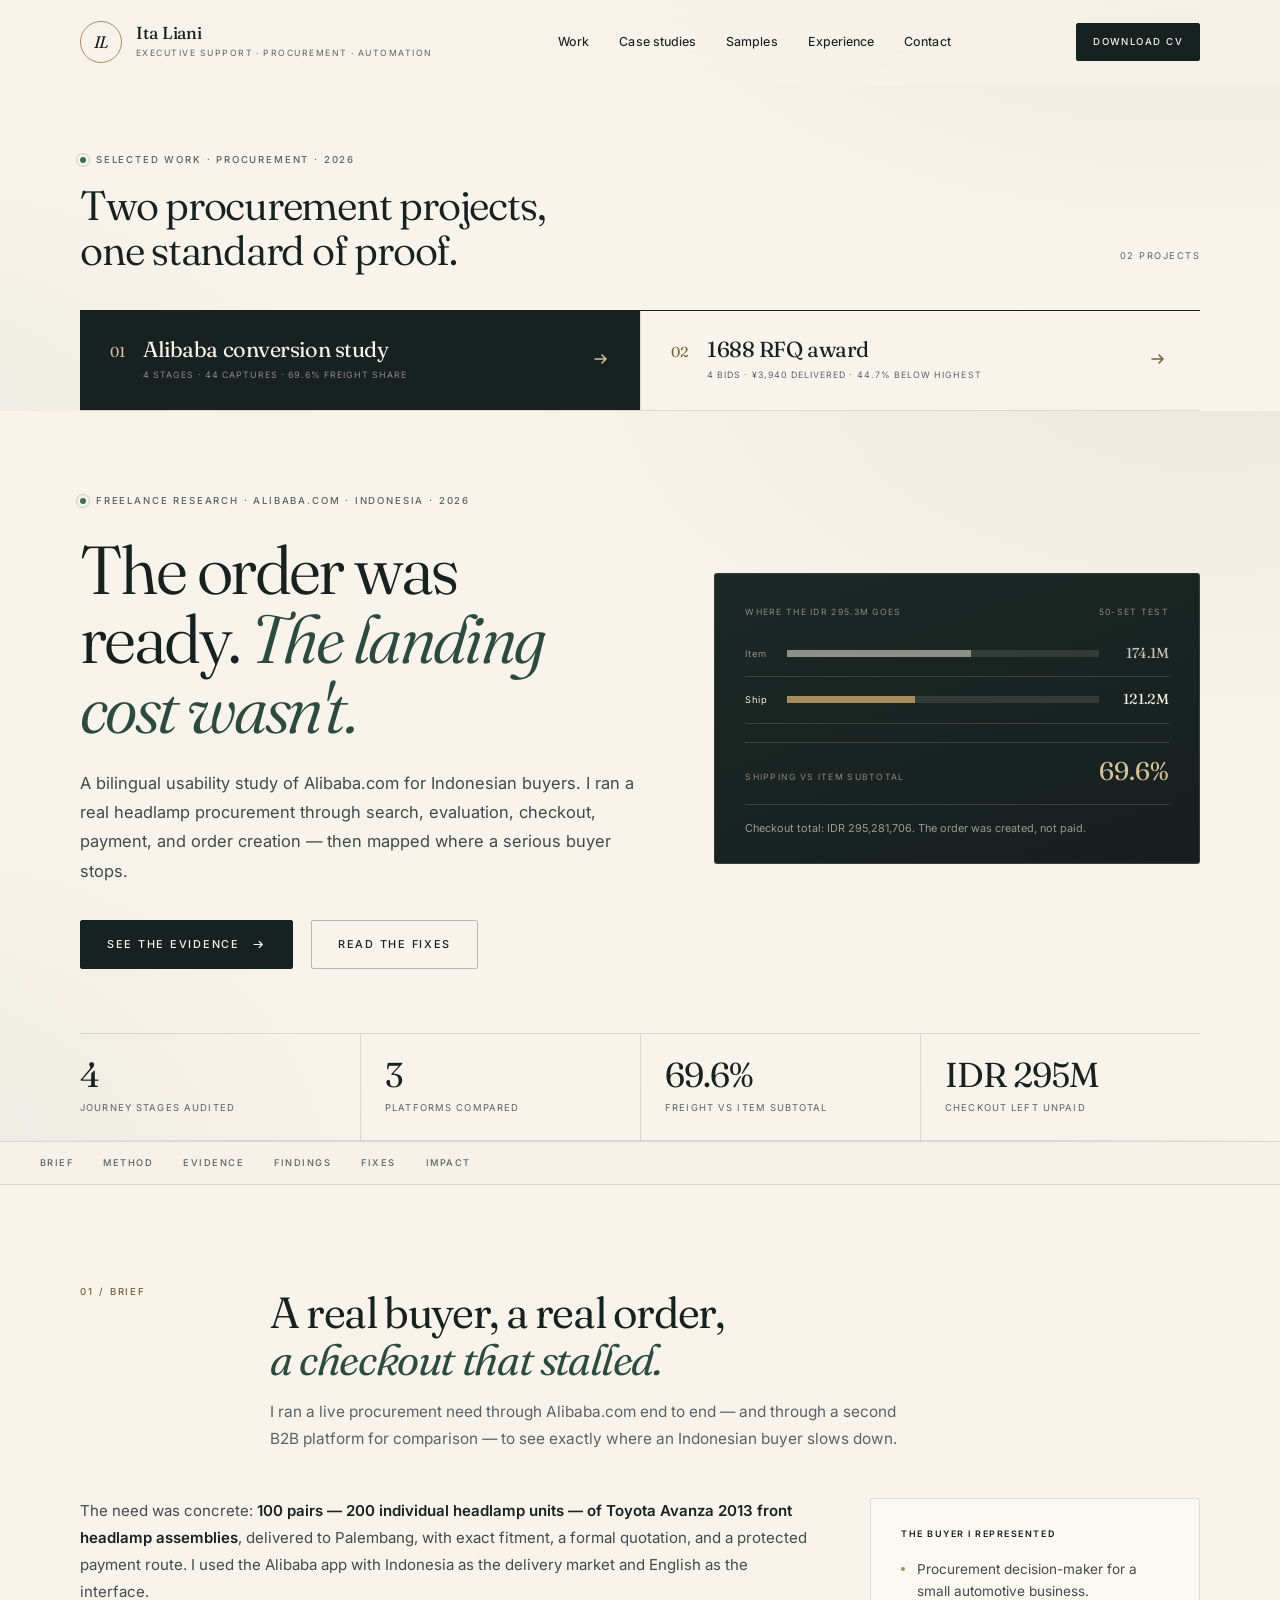
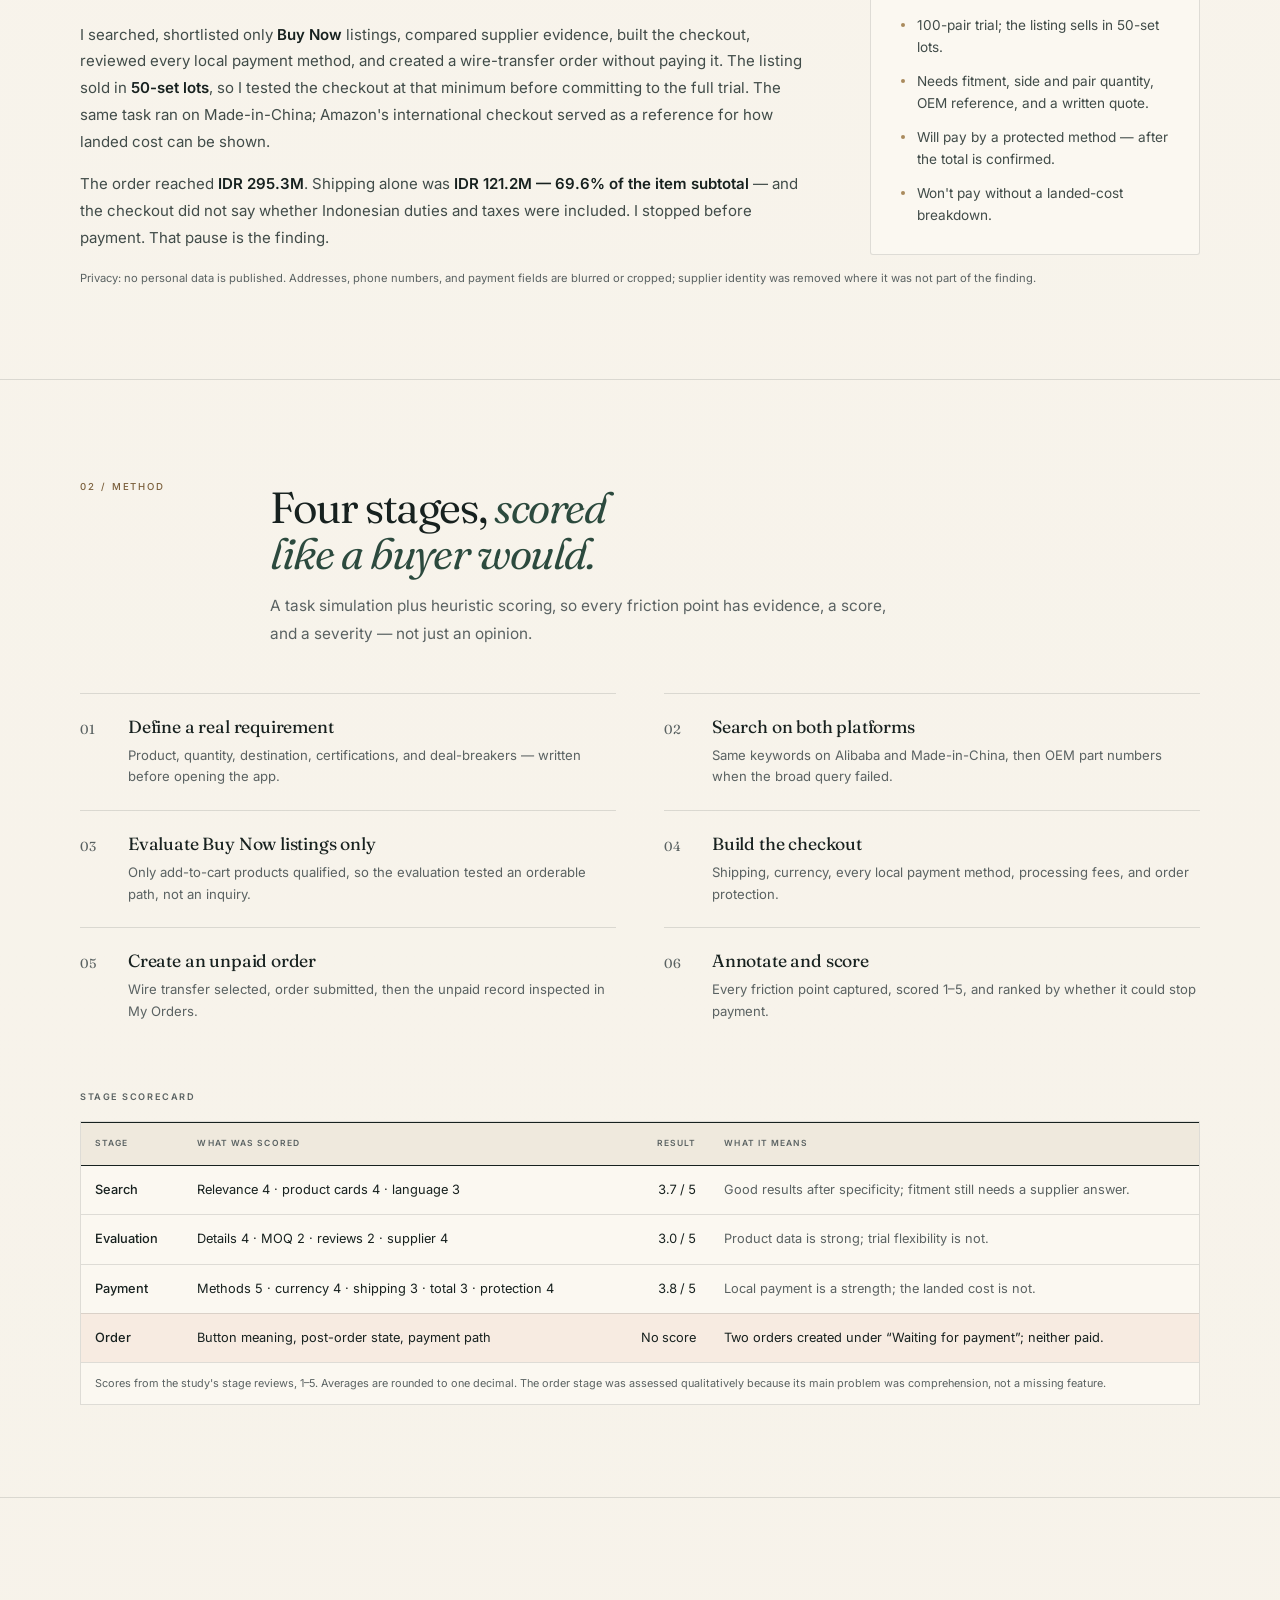
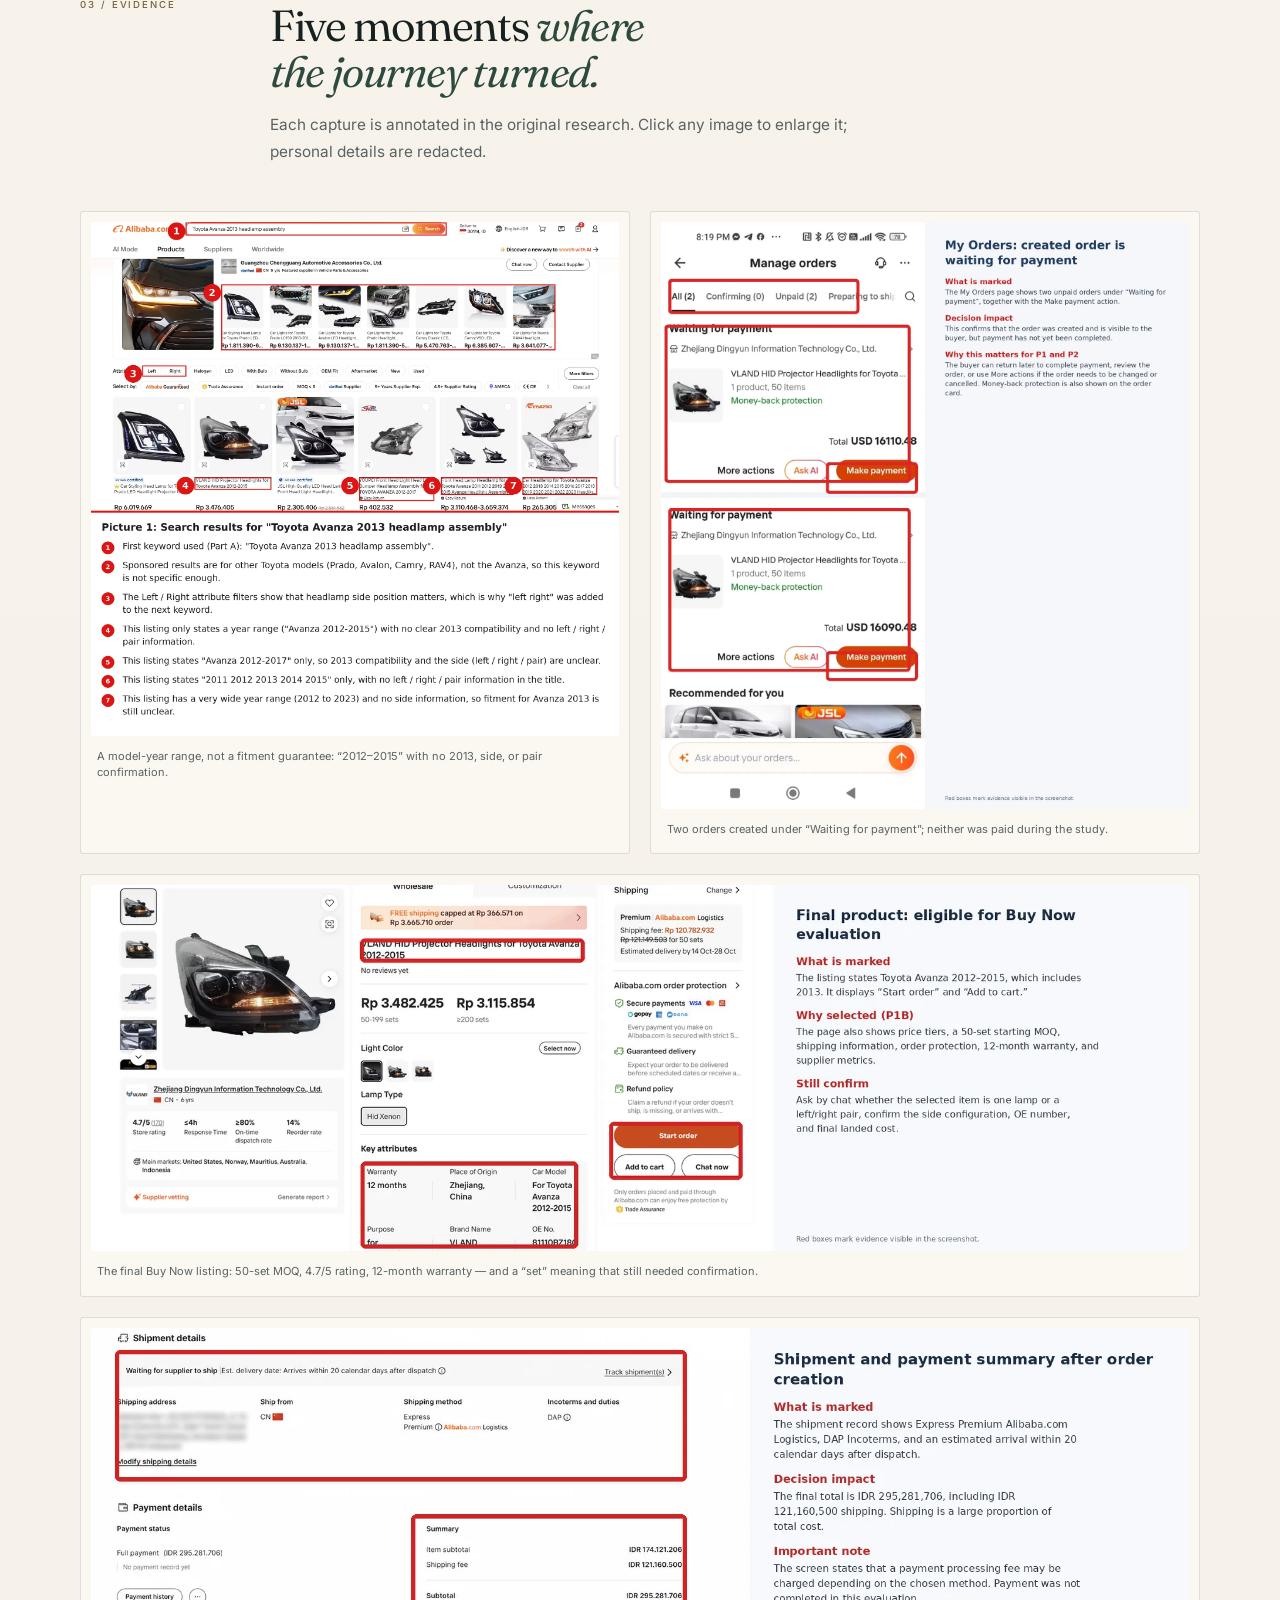
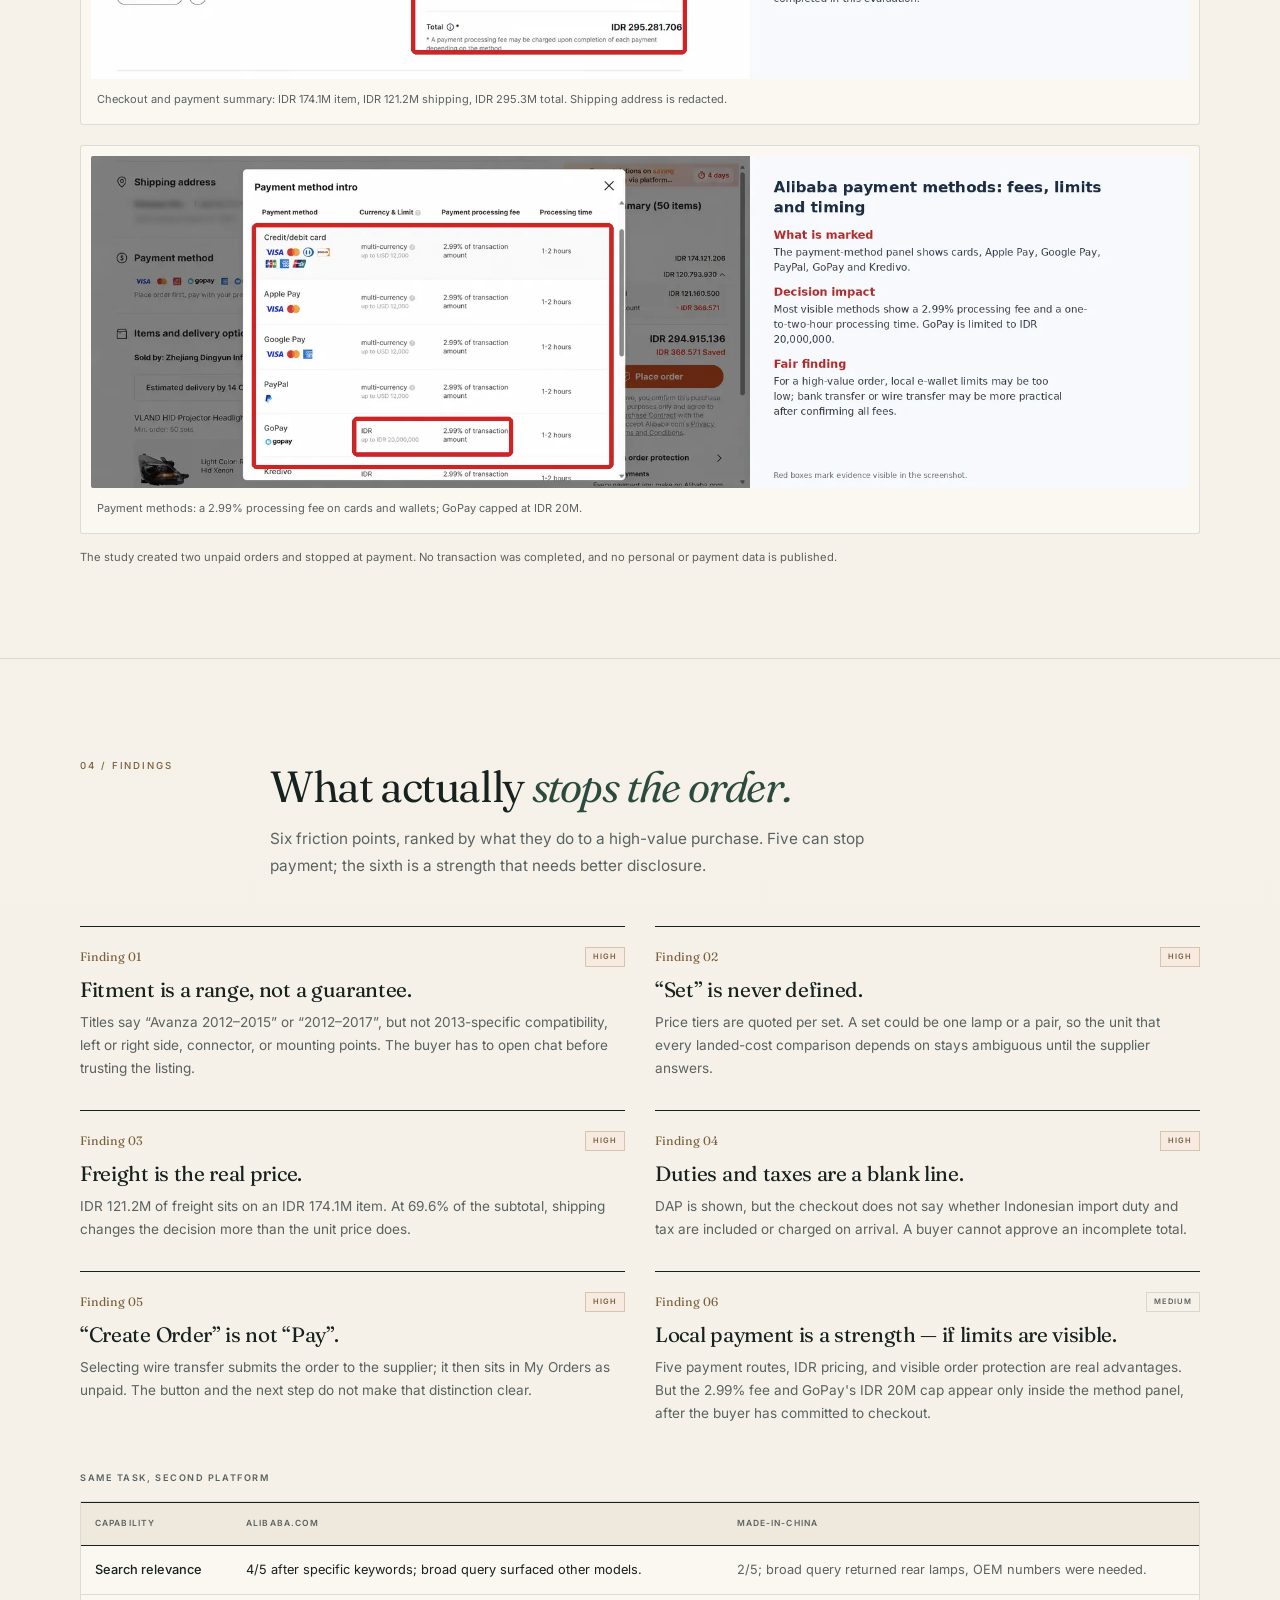
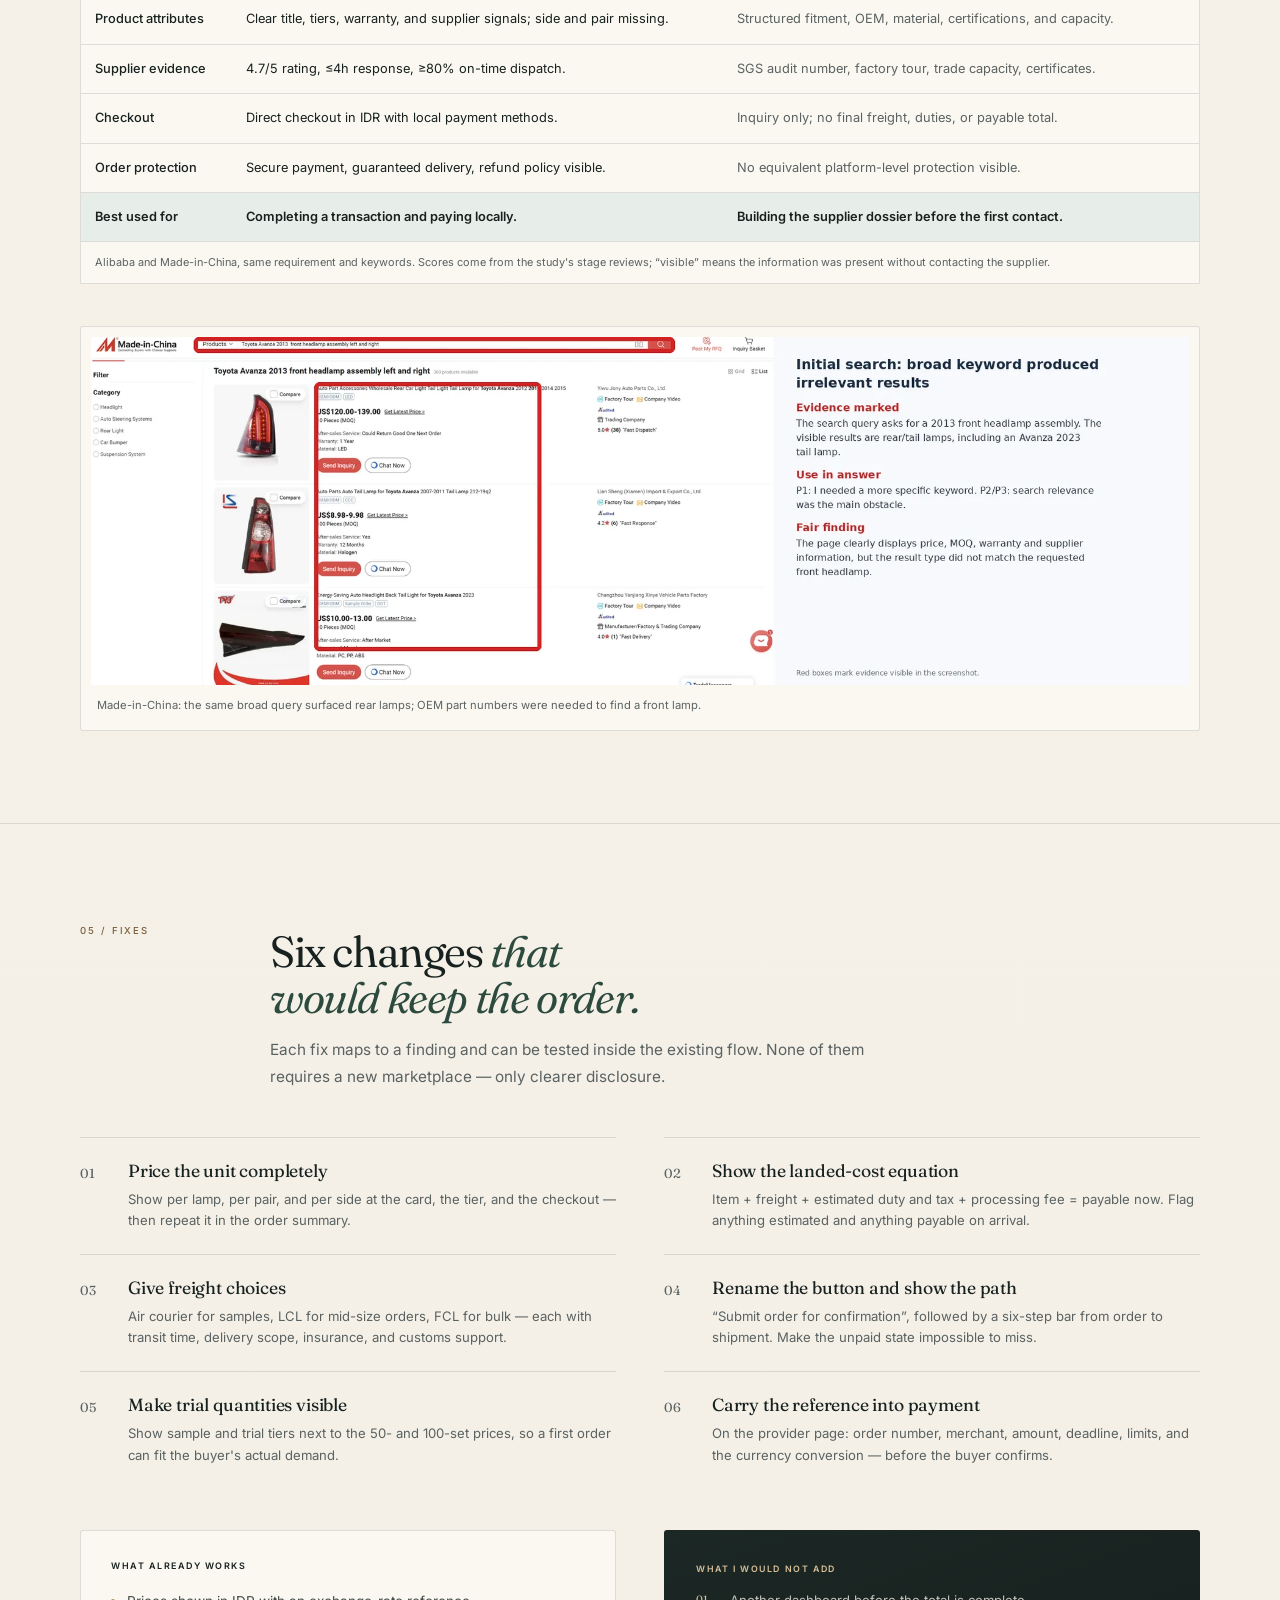
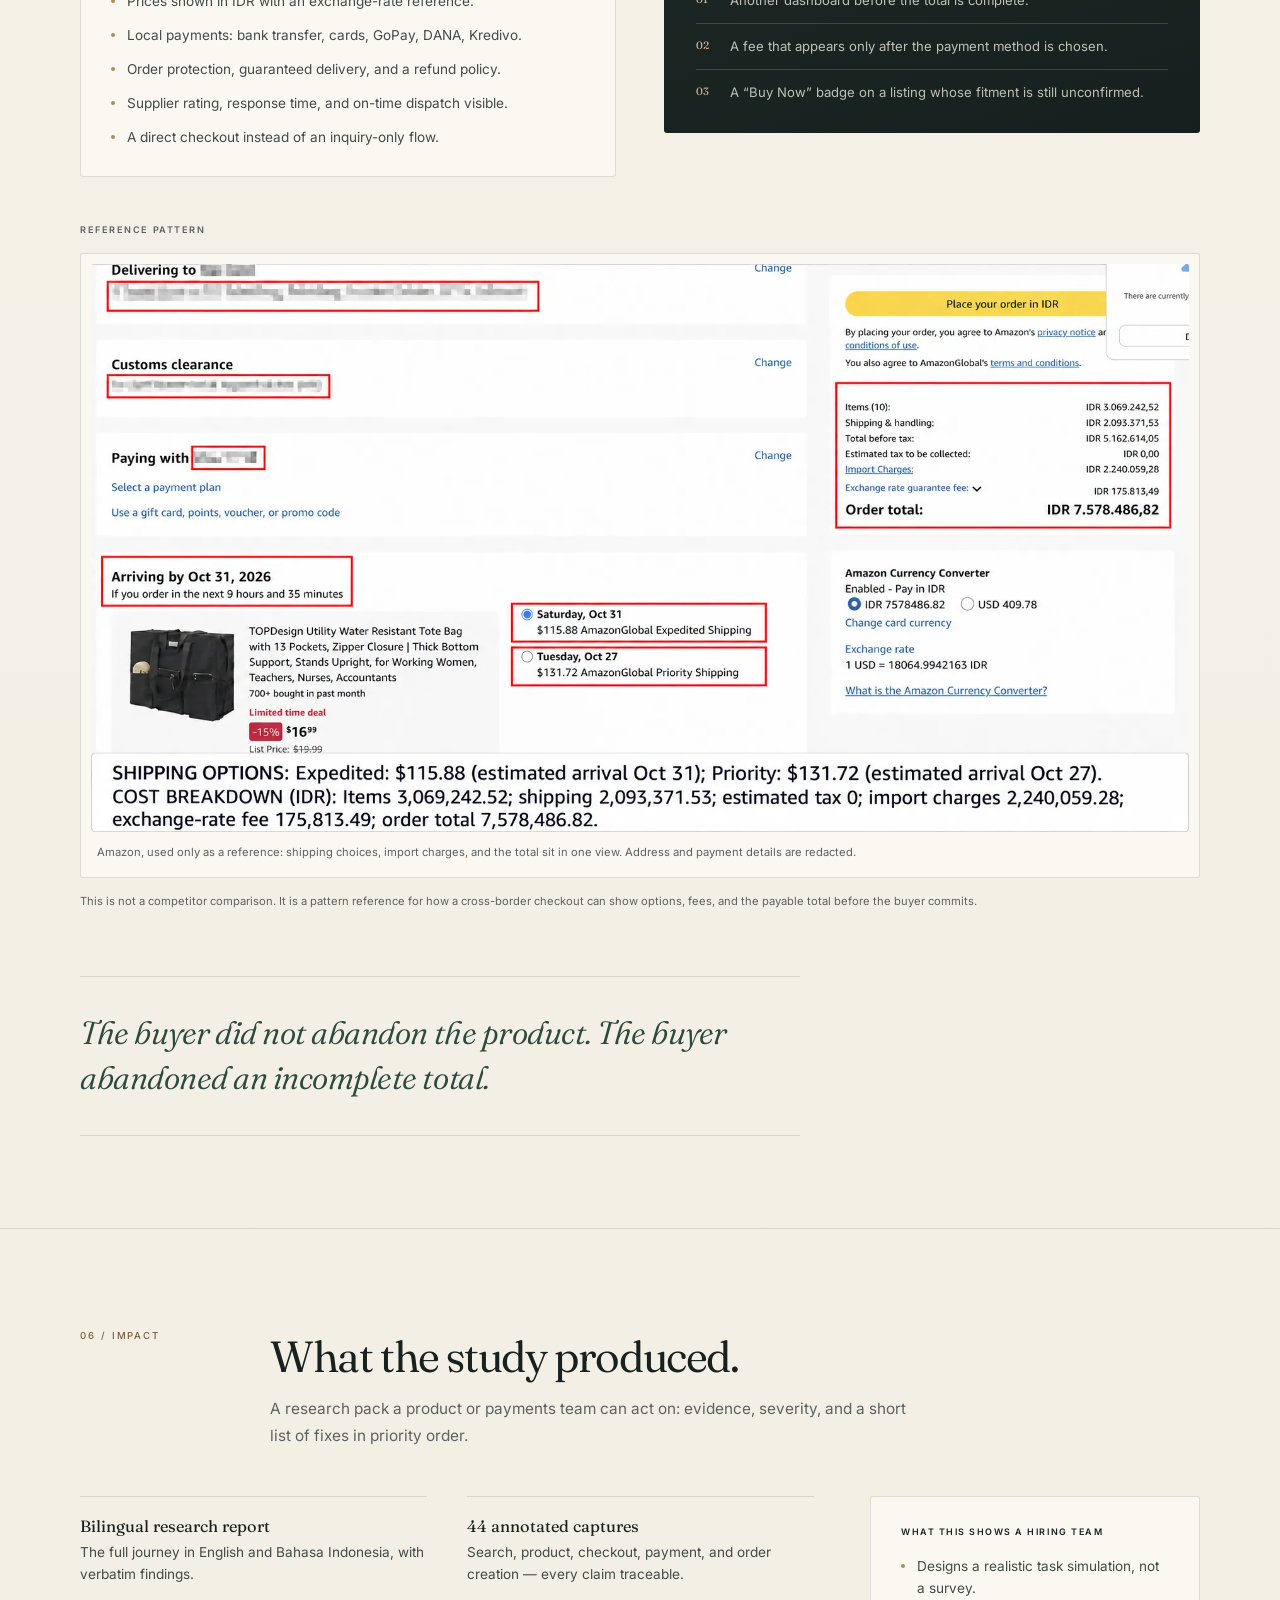
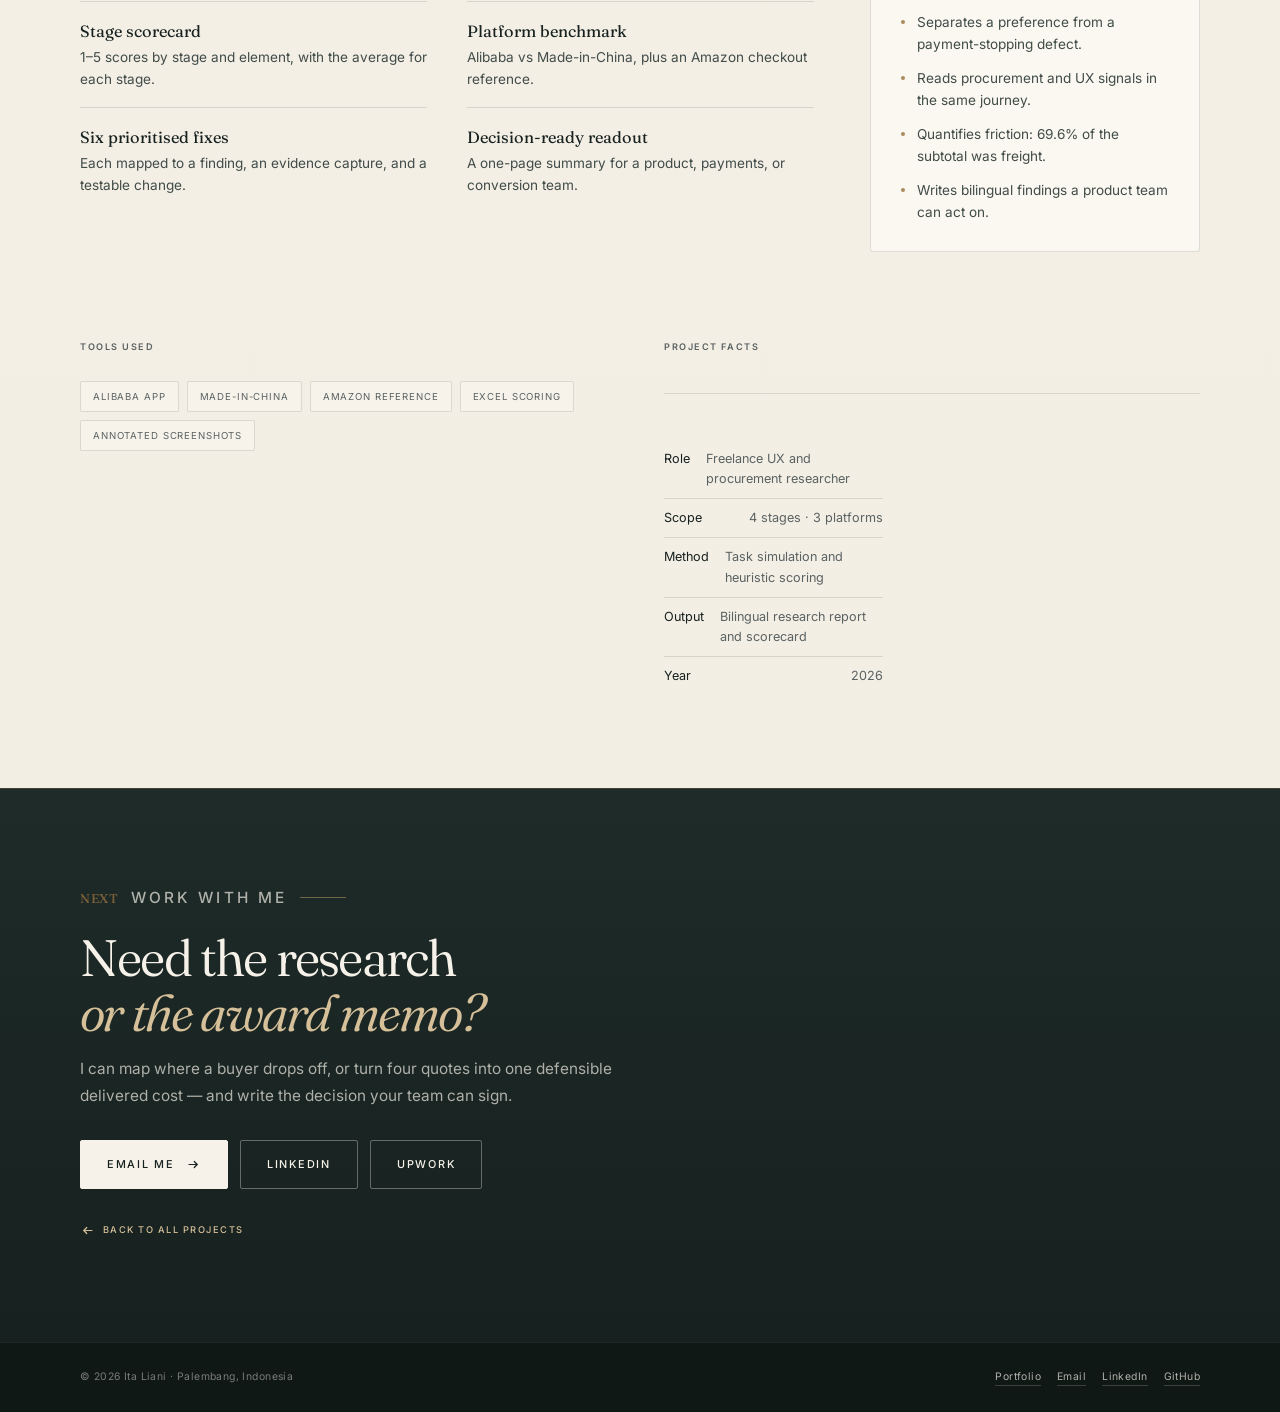
==== projects/index.html @ e7f46487 "Combine both procurement projects into one tabbed page Keeps the full Alibaba study and 1688 RFQ tab" ====
<!DOCTYPE html>
<html lang="en">
<head>
<meta charset="utf-8">
<meta name="viewport" content="width=device-width, initial-scale=1">
<title>Procurement projects — Alibaba research and 1688 RFQ | Ita Liani</title>
<meta name="description" content="Two procurement projects in one place: an Alibaba conversion study with 44 annotated captures, and a 1688 RFQ where four bids were normalized to delivered cost.">
<meta name="theme-color" content="#F6F2E9">
<link rel="icon" href="../assets/favicon.svg" type="image/svg+xml">
<link rel="canonical" href="https://italiani1119-luck.github.io/projects/">

<meta property="og:type" content="website">
<meta property="og:url" content="https://italiani1119-luck.github.io/projects/">
<meta property="og:title" content="Procurement projects — Alibaba research and 1688 RFQ | Ita Liani">
<meta property="og:description" content="A conversion study of Alibaba's Buy Now path and a four-bid 1688 RFQ, documented with evidence and a defensible decision.">
<meta property="og:image" content="https://italiani1119-luck.github.io/assets/img/og-projects.png">
<meta property="og:image:alt" content="Two procurement projects by Ita Liani: Alibaba conversion study and 1688 RFQ award">
<meta property="og:image:width" content="1200">
<meta property="og:image:height" content="630">
<meta name="twitter:card" content="summary_large_image">
<meta name="twitter:title" content="Procurement projects — Alibaba research and 1688 RFQ | Ita Liani">
<meta name="twitter:description" content="An Alibaba conversion study and a four-bid 1688 RFQ, with the evidence and the decision.">
<meta name="twitter:image" content="https://italiani1119-luck.github.io/assets/img/og-projects.png">

<link rel="preconnect" href="https://fonts.googleapis.com">
<link rel="preconnect" href="https://fonts.gstatic.com" crossorigin>
<link href="https://fonts.googleapis.com/css2?family=Fraunces:ital,opsz,wght@0,9..144,300..700;1,9..144,300..700&family=Inter:wght@300..700&display=swap" rel="stylesheet">
<link rel="stylesheet" href="../css/styles.css">
<link rel="stylesheet" href="../css/project.css">

<script type="application/ld+json">
{
  "@context": "https://schema.org",
  "@type": "ItemList",
  "name": "Procurement projects by Ita Liani",
  "itemListElement": [
    {
      "@type": "ListItem",
      "position": 1,
      "item": {
        "@type": "CreativeWork",
        "name": "Alibaba conversion study",
        "url": "https://italiani1119-luck.github.io/projects/#alibaba",
        "description": "A bilingual usability study of Alibaba.com's Buy Now path, from search to an unpaid order."
      }
    },
    {
      "@type": "ListItem",
      "position": 2,
      "item": {
        "@type": "CreativeWork",
        "name": "1688 RFQ — four quotes, one defensible award",
        "url": "https://italiani1119-luck.github.io/projects/#rfq",
        "description": "Four 1688 quotations normalized to delivered cost, with carton constraints and an award memo."
      }
    }
  ]
}
</script>
</head>
<body>
<a class="skip" href="#main">Skip to content</a>
<div class="progress" id="progress" aria-hidden="true"></div>

<header class="header" id="header">
  <div class="container header__inner">
    <a class="brand" href="../index.html#top" aria-label="Ita Liani — home">
      <span class="brand__mark" aria-hidden="true">IL</span>
      <span class="brand__text">
        <strong>Ita Liani</strong>
        <small>Executive support · Procurement · Automation</small>
      </span>
    </a>

    <nav class="nav" id="siteNav" aria-label="Main navigation">
      <a href="../index.html#work">Work</a>
      <a href="../index.html#case-studies">Case studies</a>
      <a href="../index.html#samples">Samples</a>
      <a href="../index.html#experience">Experience</a>
      <a href="../index.html#contact">Contact</a>
      <a class="btn btn--sm nav__cv" href="../assets/docs/Ita-Liani-CV.pdf" download>Download CV</a>
    </nav>

    <a class="btn btn--sm header__cv" href="../assets/docs/Ita-Liani-CV.pdf" download>Download CV</a>

    <button class="menu-btn" id="menuBtn" aria-expanded="false" aria-controls="siteNav" aria-label="Open menu">
      <span></span><span></span>
    </button>
  </div>
</header>

<main id="main">
  <div class="project-tabs">
    <div class="container">
      <div class="project-tabs__intro">
        <div>
          <p class="project-tabs__label"><span class="status-dot" aria-hidden="true"></span> Selected work · Procurement · 2026</p>
          <p class="project-tabs__lede">Two procurement projects, one standard of proof.</p>
        </div>
        <p class="project-tabs__count">02 projects</p>
      </div>

      <div class="project-tabs__list" role="tablist" aria-label="Procurement projects">
        <button class="project-tab" id="tab-alibaba" role="tab" aria-selected="true" aria-controls="panel-alibaba" data-project-tab="alibaba">
          <span class="project-tab__no">01</span>
          <span class="project-tab__body">
            <span class="project-tab__title">Alibaba conversion study</span>
            <span class="project-tab__meta">4 stages · 44 captures · 69.6% freight share</span>
          </span>
          <svg class="project-tab__arrow" viewBox="0 0 20 20" aria-hidden="true"><path d="M4 10h11M11 6l4 4-4 4" fill="none" stroke="currentColor" stroke-width="1.6" stroke-linecap="round" stroke-linejoin="round"/></svg>
        </button>
        <button class="project-tab" id="tab-rfq" role="tab" aria-selected="false" aria-controls="panel-rfq" data-project-tab="rfq" tabindex="-1">
          <span class="project-tab__no">02</span>
          <span class="project-tab__body">
            <span class="project-tab__title">1688 RFQ award</span>
            <span class="project-tab__meta">4 bids · ¥3,940 delivered · 44.7% below highest</span>
          </span>
          <svg class="project-tab__arrow" viewBox="0 0 20 20" aria-hidden="true"><path d="M4 10h11M11 6l4 4-4 4" fill="none" stroke="currentColor" stroke-width="1.6" stroke-linecap="round" stroke-linejoin="round"/></svg>
        </button>
      </div>
    </div>
  </div>

  <section class="project-panel" id="panel-alibaba" role="tabpanel" aria-labelledby="tab-alibaba" tabindex="0">
<header class="pj-hero">
    <div class="container">
      <div class="pj-hero__grid">
        <div>

          <p class="pj-eyebrow"><span class="status-dot" aria-hidden="true"></span> Freelance research · Alibaba.com · Indonesia · 2026</p>
          <h1>The order was ready. <em>The landing cost wasn't.</em></h1>
          <p class="pj-hero__lede">A bilingual usability study of Alibaba.com for Indonesian buyers. I ran a real headlamp procurement through search, evaluation, checkout, payment, and order creation — then mapped where a serious buyer stops.</p>

          <div class="pj-hero__actions">
            <a class="btn" href="#a-evidence">See the evidence
              <svg class="arrow" viewBox="0 0 20 20" aria-hidden="true"><path d="M4 10h11M11 6l4 4-4 4" fill="none" stroke="currentColor" stroke-width="1.6" stroke-linecap="round" stroke-linejoin="round"/></svg>
            </a>
            <a class="btn btn--ghost" href="#a-fixes">Read the fixes</a>
          </div>
        </div>

        <figure class="pj-cover pj-cover--chart">
          <div class="award-chart__head">
            <span>Where the IDR 295.3M goes</span>
            <span>50-set test</span>
          </div>
          <div class="award-row">
            <span>Item</span>
            <div class="award-track"><i style="--v:58.96%"></i></div>
            <strong>174.1M</strong>
          </div>
          <div class="award-row is-win">
            <span>Ship</span>
            <div class="award-track"><i style="--v:41.04%"></i></div>
            <strong>121.2M</strong>
          </div>
          <div class="study-total">
            <span>Shipping vs item subtotal</span>
            <strong>69.6%</strong>
          </div>
          <figcaption>Checkout total: IDR 295,281,706. The order was created, not paid.</figcaption>
        </figure>
      </div>

      <div class="pj-metrics" aria-label="Project at a glance">
        <div class="pj-metric"><strong>4</strong><span>journey stages audited</span></div>
        <div class="pj-metric"><strong>3</strong><span>platforms compared</span></div>
        <div class="pj-metric"><strong>69.6%</strong><span>freight vs item subtotal</span></div>
        <div class="pj-metric"><strong>IDR 295M</strong><span>checkout left unpaid</span></div>
      </div>
    </div>
  </header>

  <nav class="pj-toc" aria-label="Project sections">
    <div class="container pj-toc__inner">
      <a href="#a-brief">Brief</a>
      <a href="#a-method">Method</a>
      <a href="#a-evidence">Evidence</a>
      <a href="#a-findings">Findings</a>
      <a href="#a-fixes">Fixes</a>
      <a href="#a-impact">Impact</a>
    </div>
  </nav>

  <section class="pj-section pj-section--first" id="a-brief">
    <div class="container">
      <div class="pj-section__head">
        <p class="pj-no">01 / Brief</p>
        <div>
          <h2>A real buyer, a real order, <em>a checkout that stalled.</em></h2>
          <p class="pj-section__lede">I ran a live procurement need through Alibaba.com end to end — and through a second B2B platform for comparison — to see exactly where an Indonesian buyer slows down.</p>
        </div>
      </div>

      <div class="pj-grid pj-grid--aside">
        <div class="pj-prose">
          <p>The need was concrete: <strong>100 pairs — 200 individual headlamp units — of Toyota Avanza 2013 front headlamp assemblies</strong>, delivered to Palembang, with exact fitment, a formal quotation, and a protected payment route. I used the Alibaba app with Indonesia as the delivery market and English as the interface.</p>
          <p>I searched, shortlisted only <strong>Buy Now</strong> listings, compared supplier evidence, built the checkout, reviewed every local payment method, and created a wire-transfer order without paying it. The listing sold in <strong>50-set lots</strong>, so I tested the checkout at that minimum before committing to the full trial. The same task ran on Made-in-China; Amazon's international checkout served as a reference for how landed cost can be shown.</p>
          <p>The order reached <strong>IDR 295.3M</strong>. Shipping alone was <strong>IDR 121.2M — 69.6% of the item subtotal</strong> — and the checkout did not say whether Indonesian duties and taxes were included. I stopped before payment. That pause is the finding.</p>
        </div>

        <aside class="pj-panel" aria-label="The buyer I represented">
          <h3>The buyer I represented</h3>
          <ul>
            <li>Procurement decision-maker for a small automotive business.</li>
            <li>100-pair trial; the listing sells in 50-set lots.</li>
            <li>Needs fitment, side and pair quantity, OEM reference, and a written quote.</li>
            <li>Will pay by a protected method — after the total is confirmed.</li>
            <li>Won't pay without a landed-cost breakdown.</li>
          </ul>
        </aside>
      </div>

      <p class="pj-note">Privacy: no personal data is published. Addresses, phone numbers, and payment fields are blurred or cropped; supplier identity was removed where it was not part of the finding.</p>
    </div>
  </section>

  <section class="pj-section" id="a-method">
    <div class="container">
      <div class="pj-section__head">
        <p class="pj-no">02 / Method</p>
        <div>
          <h2>Four stages, <em>scored like a buyer would.</em></h2>
          <p class="pj-section__lede">A task simulation plus heuristic scoring, so every friction point has evidence, a score, and a severity — not just an opinion.</p>
        </div>
      </div>

      <div class="pj-stages">
        <div class="pj-stage">
          <p class="pj-stage__no">01</p>
          <div>
            <h3>Define a real requirement</h3>
            <p>Product, quantity, destination, certifications, and deal-breakers — written before opening the app.</p>
          </div>
        </div>
        <div class="pj-stage">
          <p class="pj-stage__no">02</p>
          <div>
            <h3>Search on both platforms</h3>
            <p>Same keywords on Alibaba and Made-in-China, then OEM part numbers when the broad query failed.</p>
          </div>
        </div>
        <div class="pj-stage">
          <p class="pj-stage__no">03</p>
          <div>
            <h3>Evaluate Buy Now listings only</h3>
            <p>Only add-to-cart products qualified, so the evaluation tested an orderable path, not an inquiry.</p>
          </div>
        </div>
        <div class="pj-stage">
          <p class="pj-stage__no">04</p>
          <div>
            <h3>Build the checkout</h3>
            <p>Shipping, currency, every local payment method, processing fees, and order protection.</p>
          </div>
        </div>
        <div class="pj-stage">
          <p class="pj-stage__no">05</p>
          <div>
            <h3>Create an unpaid order</h3>
            <p>Wire transfer selected, order submitted, then the unpaid record inspected in My Orders.</p>
          </div>
        </div>
        <div class="pj-stage">
          <p class="pj-stage__no">06</p>
          <div>
            <h3>Annotate and score</h3>
            <p>Every friction point captured, scored 1–5, and ranked by whether it could stop payment.</p>
          </div>
        </div>
      </div>

      <p class="pj-kicker">Stage scorecard</p>
      <div class="pj-table-wrap">
        <table class="pj-table">
          <caption>Scores from the study's stage reviews, 1–5. Averages are rounded to one decimal. The order stage was assessed qualitatively because its main problem was comprehension, not a missing feature.</caption>
          <thead>
            <tr>
              <th scope="col">Stage</th>
              <th scope="col">What was scored</th>
              <th scope="col" class="num">Result</th>
              <th scope="col">What it means</th>
            </tr>
          </thead>
          <tbody>
            <tr>
              <th scope="row">Search</th>
              <td>Relevance 4 · product cards 4 · language 3</td>
              <td class="num">3.7 / 5</td>
              <td class="muted">Good results after specificity; fitment still needs a supplier answer.</td>
            </tr>
            <tr>
              <th scope="row">Evaluation</th>
              <td>Details 4 · MOQ 2 · reviews 2 · supplier 4</td>
              <td class="num">3.0 / 5</td>
              <td class="muted">Product data is strong; trial flexibility is not.</td>
            </tr>
            <tr>
              <th scope="row">Payment</th>
              <td>Methods 5 · currency 4 · shipping 3 · total 3 · protection 4</td>
              <td class="num">3.8 / 5</td>
              <td class="muted">Local payment is a strength; the landed cost is not.</td>
            </tr>
            <tr class="is-flag">
              <th scope="row">Order</th>
              <td>Button meaning, post-order state, payment path</td>
              <td class="num">No score</td>
              <td>Two orders created under “Waiting for payment”; neither paid.</td>
            </tr>
          </tbody>
        </table>
      </div>
    </div>
  </section>

  <section class="pj-section" id="a-evidence">
    <div class="container">
      <div class="pj-section__head">
        <p class="pj-no">03 / Evidence</p>
        <div>
          <h2>Five moments <em>where the journey turned.</em></h2>
          <p class="pj-section__lede">Each capture is annotated in the original research. Click any image to enlarge it; personal details are redacted.</p>
        </div>
      </div>

      <div class="pj-evidence">
        <figure class="figure">
          <button class="figure__btn" data-full="../assets/img/alibaba-study-search.webp" data-caption="Search evidence: a model-year range appears in the listing, but 2013 compatibility, side, and pair quantity are not confirmed.">
            <img src="../assets/img/alibaba-study-search.webp" alt="Annotated Alibaba search results for Toyota Avanza 2013 headlamp assembly, with red boxes around the keyword, filters, and seven listings" width="1800" height="1751" loading="lazy">
          </button>
          <figcaption>A model-year range, not a fitment guarantee: “2012–2015” with no 2013, side, or pair confirmation.</figcaption>
        </figure>

        <figure class="figure">
          <button class="figure__btn" data-full="../assets/img/alibaba-study-orders.webp" data-caption="My Orders: two orders created under Waiting for payment, each with a Make payment action.">
            <img src="../assets/img/alibaba-study-orders.webp" alt="Alibaba My Orders screen showing two orders waiting for payment and a Make payment button" width="1500" height="1666" loading="lazy">
          </button>
          <figcaption>Two orders created under “Waiting for payment”; neither was paid during the study.</figcaption>
        </figure>

        <figure class="figure figure--wide">
          <button class="figure__btn" data-full="../assets/img/alibaba-study-product.webp" data-caption="Final Buy Now listing: 50-set MOQ, 4.7/5 store rating, 12-month warranty, and a premium shipping quote.">
            <img src="../assets/img/alibaba-study-product.webp" alt="Alibaba Buy Now product page for a Toyota Avanza headlamp with price tiers, 50-set MOQ, supplier rating, and shipping quote" width="1800" height="600" loading="lazy">
          </button>
          <figcaption>The final Buy Now listing: 50-set MOQ, 4.7/5 rating, 12-month warranty — and a “set” meaning that still needed confirmation.</figcaption>
        </figure>

        <figure class="figure figure--wide">
          <button class="figure__btn" data-full="../assets/img/alibaba-study-checkout.webp" data-caption="Payment summary: item subtotal IDR 174,121,206, shipping IDR 121,160,500, total IDR 295,281,706, DAP terms.">
            <img src="../assets/img/alibaba-study-checkout.webp" alt="Alibaba payment summary with item subtotal, shipping fee, total in IDR, and DAP shipment details; shipping address is blurred" width="1750" height="560" loading="lazy">
          </button>
          <figcaption>Checkout and payment summary: IDR 174.1M item, IDR 121.2M shipping, IDR 295.3M total. Shipping address is redacted.</figcaption>
        </figure>

        <figure class="figure figure--wide">
          <button class="figure__btn" data-full="../assets/img/alibaba-study-payment.webp" data-caption="Payment methods: 2.99% processing fee on cards and wallets; GoPay limited to IDR 20,000,000.">
            <img src="../assets/img/alibaba-study-payment.webp" alt="Alibaba payment method panel showing card, Apple Pay, Google Pay, PayPal, and GoPay fees and limits; shipping address blurred" width="1750" height="530" loading="lazy">
          </button>
          <figcaption>Payment methods: a 2.99% processing fee on cards and wallets; GoPay capped at IDR 20M.</figcaption>
        </figure>
      </div>
      <p class="pj-note">The study created two unpaid orders and stopped at payment. No transaction was completed, and no personal or payment data is published.</p>
    </div>
  </section>

  <section class="pj-section" id="a-findings">
    <div class="container">
      <div class="pj-section__head">
        <p class="pj-no">04 / Findings</p>
        <div>
          <h2>What actually <em>stops the order.</em></h2>
          <p class="pj-section__lede">Six friction points, ranked by what they do to a high-value purchase. Five can stop payment; the sixth is a strength that needs better disclosure.</p>
        </div>
      </div>

      <div class="pj-risks">
        <div class="pj-risk">
          <div class="pj-risk__top"><p class="pj-risk__no">Finding 01</p><span class="sev sev--high">High</span></div>
          <h3>Fitment is a range, not a guarantee.</h3>
          <p>Titles say “Avanza 2012–2015” or “2012–2017”, but not 2013-specific compatibility, left or right side, connector, or mounting points. The buyer has to open chat before trusting the listing.</p>
        </div>
        <div class="pj-risk">
          <div class="pj-risk__top"><p class="pj-risk__no">Finding 02</p><span class="sev sev--high">High</span></div>
          <h3>“Set” is never defined.</h3>
          <p>Price tiers are quoted per set. A set could be one lamp or a pair, so the unit that every landed-cost comparison depends on stays ambiguous until the supplier answers.</p>
        </div>
        <div class="pj-risk">
          <div class="pj-risk__top"><p class="pj-risk__no">Finding 03</p><span class="sev sev--high">High</span></div>
          <h3>Freight is the real price.</h3>
          <p>IDR 121.2M of freight sits on an IDR 174.1M item. At 69.6% of the subtotal, shipping changes the decision more than the unit price does.</p>
        </div>
        <div class="pj-risk">
          <div class="pj-risk__top"><p class="pj-risk__no">Finding 04</p><span class="sev sev--high">High</span></div>
          <h3>Duties and taxes are a blank line.</h3>
          <p>DAP is shown, but the checkout does not say whether Indonesian import duty and tax are included or charged on arrival. A buyer cannot approve an incomplete total.</p>
        </div>
        <div class="pj-risk">
          <div class="pj-risk__top"><p class="pj-risk__no">Finding 05</p><span class="sev sev--high">High</span></div>
          <h3>“Create Order” is not “Pay”.</h3>
          <p>Selecting wire transfer submits the order to the supplier; it then sits in My Orders as unpaid. The button and the next step do not make that distinction clear.</p>
        </div>
        <div class="pj-risk">
          <div class="pj-risk__top"><p class="pj-risk__no">Finding 06</p><span class="sev">Medium</span></div>
          <h3>Local payment is a strength — if limits are visible.</h3>
          <p>Five payment routes, IDR pricing, and visible order protection are real advantages. But the 2.99% fee and GoPay's IDR 20M cap appear only inside the method panel, after the buyer has committed to checkout.</p>
        </div>
      </div>

      <p class="pj-kicker">Same task, second platform</p>
      <div class="pj-table-wrap">
        <table class="pj-table">
          <caption>Alibaba and Made-in-China, same requirement and keywords. Scores come from the study's stage reviews; “visible” means the information was present without contacting the supplier.</caption>
          <thead>
            <tr>
              <th scope="col">Capability</th>
              <th scope="col">Alibaba.com</th>
              <th scope="col">Made-in-China</th>
            </tr>
          </thead>
          <tbody>
            <tr>
              <th scope="row">Search relevance</th>
              <td>4/5 after specific keywords; broad query surfaced other models.</td>
              <td class="muted">2/5; broad query returned rear lamps, OEM numbers were needed.</td>
            </tr>
            <tr>
              <th scope="row">Product attributes</th>
              <td>Clear title, tiers, warranty, and supplier signals; side and pair missing.</td>
              <td class="muted">Structured fitment, OEM, material, certifications, and capacity.</td>
            </tr>
            <tr>
              <th scope="row">Supplier evidence</th>
              <td>4.7/5 rating, ≤4h response, ≥80% on-time dispatch.</td>
              <td class="muted">SGS audit number, factory tour, trade capacity, certificates.</td>
            </tr>
            <tr>
              <th scope="row">Checkout</th>
              <td>Direct checkout in IDR with local payment methods.</td>
              <td class="muted">Inquiry only; no final freight, duties, or payable total.</td>
            </tr>
            <tr>
              <th scope="row">Order protection</th>
              <td>Secure payment, guaranteed delivery, refund policy visible.</td>
              <td class="muted">No equivalent platform-level protection visible.</td>
            </tr>
            <tr class="is-win">
              <th scope="row">Best used for</th>
              <td>Completing a transaction and paying locally.</td>
              <td>Building the supplier dossier before the first contact.</td>
            </tr>
          </tbody>
        </table>
      </div>

      <figure class="figure figure--wide pj-mt">
        <button class="figure__btn" data-full="../assets/img/alibaba-study-mic.webp" data-caption="Made-in-China: the broad query returned rear lamps for a front headlamp request; OEM references were needed to find one verified match.">
          <img src="../assets/img/alibaba-study-mic.webp" alt="Made-in-China search results for a Toyota Avanza front headlamp query, with red boxes around three rear lamp listings" width="1800" height="570" loading="lazy">
        </button>
        <figcaption>Made-in-China: the same broad query surfaced rear lamps; OEM part numbers were needed to find a front lamp.</figcaption>
      </figure>
    </div>
  </section>

  <section class="pj-section" id="a-fixes">
    <div class="container">
      <div class="pj-section__head">
        <p class="pj-no">05 / Fixes</p>
        <div>
          <h2>Six changes <em>that would keep the order.</em></h2>
          <p class="pj-section__lede">Each fix maps to a finding and can be tested inside the existing flow. None of them requires a new marketplace — only clearer disclosure.</p>
        </div>
      </div>

      <div class="pj-stages">
        <div class="pj-stage">
          <p class="pj-stage__no">01</p>
          <div>
            <h3>Price the unit completely</h3>
            <p>Show per lamp, per pair, and per side at the card, the tier, and the checkout — then repeat it in the order summary.</p>
          </div>
        </div>
        <div class="pj-stage">
          <p class="pj-stage__no">02</p>
          <div>
            <h3>Show the landed-cost equation</h3>
            <p>Item + freight + estimated duty and tax + processing fee = payable now. Flag anything estimated and anything payable on arrival.</p>
          </div>
        </div>
        <div class="pj-stage">
          <p class="pj-stage__no">03</p>
          <div>
            <h3>Give freight choices</h3>
            <p>Air courier for samples, LCL for mid-size orders, FCL for bulk — each with transit time, delivery scope, insurance, and customs support.</p>
          </div>
        </div>
        <div class="pj-stage">
          <p class="pj-stage__no">04</p>
          <div>
            <h3>Rename the button and show the path</h3>
            <p>“Submit order for confirmation”, followed by a six-step bar from order to shipment. Make the unpaid state impossible to miss.</p>
          </div>
        </div>
        <div class="pj-stage">
          <p class="pj-stage__no">05</p>
          <div>
            <h3>Make trial quantities visible</h3>
            <p>Show sample and trial tiers next to the 50- and 100-set prices, so a first order can fit the buyer's actual demand.</p>
          </div>
        </div>
        <div class="pj-stage">
          <p class="pj-stage__no">06</p>
          <div>
            <h3>Carry the reference into payment</h3>
            <p>On the provider page: order number, merchant, amount, deadline, limits, and the currency conversion — before the buyer confirms.</p>
          </div>
        </div>
      </div>

      <div class="pj-grid pj-mt">
        <div class="pj-panel">
          <h3>What already works</h3>
          <ul>
            <li>Prices shown in IDR with an exchange-rate reference.</li>
            <li>Local payments: bank transfer, cards, GoPay, DANA, Kredivo.</li>
            <li>Order protection, guaranteed delivery, and a refund policy.</li>
            <li>Supplier rating, response time, and on-time dispatch visible.</li>
            <li>A direct checkout instead of an inquiry-only flow.</li>
          </ul>
        </div>
        <div class="pj-dark">
          <h3>What I would not add</h3>
          <ul>
            <li><span>01</span> Another dashboard before the total is complete.</li>
            <li><span>02</span> A fee that appears only after the payment method is chosen.</li>
            <li><span>03</span> A “Buy Now” badge on a listing whose fitment is still unconfirmed.</li>
          </ul>
        </div>
      </div>

      <p class="pj-kicker">Reference pattern</p>
      <figure class="figure figure--wide">
        <button class="figure__btn" data-full="../assets/img/alibaba-study-amazon.webp" data-caption="Reference: Amazon's checkout shows shipping options with arrival dates, import charges, and the total in one view. Address and payment details are redacted.">
          <img src="../assets/img/alibaba-study-amazon.webp" alt="Amazon checkout with shipping options, import charges, exchange rate, and order total; address and payment details blurred" width="1743" height="902" loading="lazy">
        </button>
        <figcaption>Amazon, used only as a reference: shipping choices, import charges, and the total sit in one view. Address and payment details are redacted.</figcaption>
      </figure>
      <p class="pj-note">This is not a competitor comparison. It is a pattern reference for how a cross-border checkout can show options, fees, and the payable total before the buyer commits.</p>

      <blockquote class="pj-quote">The buyer did not abandon the product. The buyer abandoned an incomplete total.</blockquote>
    </div>
  </section>

  <section class="pj-section" id="a-impact">
    <div class="container">
      <div class="pj-section__head">
        <p class="pj-no">06 / Impact</p>
        <div>
          <h2>What the study produced.</h2>
          <p class="pj-section__lede">A research pack a product or payments team can act on: evidence, severity, and a short list of fixes in priority order.</p>
        </div>
      </div>

      <div class="pj-grid pj-grid--aside">
        <div class="pj-deliverables">
          <div class="pj-deliverable"><strong>Bilingual research report</strong>The full journey in English and Bahasa Indonesia, with verbatim findings.</div>
          <div class="pj-deliverable"><strong>44 annotated captures</strong>Search, product, checkout, payment, and order creation — every claim traceable.</div>
          <div class="pj-deliverable"><strong>Stage scorecard</strong>1–5 scores by stage and element, with the average for each stage.</div>
          <div class="pj-deliverable"><strong>Platform benchmark</strong>Alibaba vs Made-in-China, plus an Amazon checkout reference.</div>
          <div class="pj-deliverable"><strong>Six prioritised fixes</strong>Each mapped to a finding, an evidence capture, and a testable change.</div>
          <div class="pj-deliverable"><strong>Decision-ready readout</strong>A one-page summary for a product, payments, or conversion team.</div>
        </div>

        <aside class="pj-panel" aria-label="What this shows a hiring team">
          <h3>What this shows a hiring team</h3>
          <ul>
            <li>Designs a realistic task simulation, not a survey.</li>
            <li>Separates a preference from a payment-stopping defect.</li>
            <li>Reads procurement and UX signals in the same journey.</li>
            <li>Quantifies friction: 69.6% of the subtotal was freight.</li>
            <li>Writes bilingual findings a product team can act on.</li>
          </ul>
        </aside>
      </div>

      <div class="pj-grid pj-mt">
        <div>
          <p class="pj-kicker">Tools used</p>
          <ul class="chips">
            <li>Alibaba app</li><li>Made-in-China</li><li>Amazon reference</li><li>Excel scoring</li><li>Annotated screenshots</li>
          </ul>
        </div>
        <div>
          <p class="pj-kicker">Project facts</p>
          <div class="facts">
            <div>
              <ul>
                <li><span>Role</span> Freelance UX and procurement researcher</li>
                <li><span>Scope</span> 4 stages · 3 platforms</li>
                <li><span>Method</span> Task simulation and heuristic scoring</li>
                <li><span>Output</span> Bilingual research report and scorecard</li>
                <li><span>Year</span> 2026</li>
              </ul>
            </div>
          </div>
        </div>
      </div>
    </div>
  </section>
  </section>

  <section class="project-panel" id="panel-rfq" role="tabpanel" aria-labelledby="tab-rfq" tabindex="0" hidden>
<header class="pj-hero">
    <div class="container">
      <div class="pj-hero__grid">
        <div>

          <p class="pj-eyebrow"><span class="status-dot" aria-hidden="true"></span> Freelance project · Procurement · 2026</p>
          <h1>Four quotes. <em>One defensible award.</em></h1>
          <p class="pj-hero__lede">A 1688 request for 200 catnip ball toys came back with four quotations and no common basis. I rebuilt every quote into a delivered cost per unit — then excluded the bid that could not ship.</p>

          <div class="pj-hero__actions">
            <a class="btn" href="#r-comparison">See the comparison
              <svg class="arrow" viewBox="0 0 20 20" aria-hidden="true"><path d="M4 10h11M11 6l4 4-4 4" fill="none" stroke="currentColor" stroke-width="1.6" stroke-linecap="round" stroke-linejoin="round"/></svg>
            </a>
            <a class="btn btn--ghost" href="../index.html#contact">Start a conversation</a>
          </div>
        </div>

        <figure class="pj-cover pj-cover--chart">
          <div class="award-chart__head">
            <span>Delivered cost · 200 units</span>
            <span>RMB</span>
          </div>
          <div class="award-row is-win">
            <span>C</span>
            <div class="award-track"><i style="--v:55.3%"></i></div>
            <strong>3,940</strong>
          </div>
          <div class="award-row">
            <span>A</span>
            <div class="award-track"><i style="--v:58.1%"></i></div>
            <strong>4,140</strong>
          </div>
          <div class="award-row">
            <span>C·2</span>
            <div class="award-track"><i style="--v:55.6%"></i></div>
            <strong>3,960</strong>
          </div>
          <div class="award-row">
            <span>B</span>
            <div class="award-track"><i style="--v:100%"></i></div>
            <strong>7,120</strong>
          </div>
          <figcaption>Four bids, one basis: delivered cost for 200 units. Supplier C awarded at ¥3,940.</figcaption>
        </figure>
      </div>

      <div class="pj-metrics" aria-label="Project at a glance">
        <div class="pj-metric"><strong>4</strong><span>bids normalized</span></div>
        <div class="pj-metric"><strong>¥3,940</strong><span>awarded total</span></div>
        <div class="pj-metric"><strong>44.7%</strong><span>below highest bid</span></div>
        <div class="pj-metric"><strong>2</strong><span>risks flagged</span></div>
      </div>
    </div>
  </header>

  <nav class="pj-toc" aria-label="Project sections">
    <div class="container pj-toc__inner">
      <a href="#r-brief">Brief</a>
      <a href="#r-method">Method</a>
      <a href="#r-comparison">Comparison</a>
      <a href="#r-risks">Risks</a>
      <a href="#r-decision">Decision</a>
      <a href="#r-impact">Impact</a>
    </div>
  </nav>

  <section class="pj-section pj-section--first" id="r-brief">
    <div class="container">
      <div class="pj-section__head">
        <p class="pj-no">01 / Brief</p>
        <div>
          <h2>A quote is not a cost <em>until it is normalized.</em></h2>
          <p class="pj-section__lede">Four 1688 quotations for 200 catnip ball toys arrived in four different formats. Two looked close on unit price. Delivered, they were not.</p>
        </div>
      </div>

      <div class="pj-grid pj-grid--aside">
        <div class="pj-prose">
          <p>The request was specific: <strong>200 catnip ball cat toys</strong>, retail-ready, shipped in cartons no larger than <strong>60×60×60 cm</strong> and no heavier than <strong>22 kg</strong>. Four suppliers responded with a unit price, a freight estimate, and a per-unit add-on for barcode labelling and packing.</p>
          <p>Comparing the headline unit prices would have produced the wrong award. Freight ranged from <strong>¥11.00 to ¥26.00 per unit</strong>, and one supplier's carton weight made the shipment non-compliant before price mattered at all.</p>
          <p>So every quote was rebuilt into one number — delivered cost per unit — and screened against the constraints the order actually had to meet. The result was an award a manager could sign without opening another spreadsheet.</p>
        </div>

        <aside class="pj-panel" aria-label="What had to be on the same basis">
          <h3>What had to be on one basis</h3>
          <ul>
            <li>Product, size, and retail packaging</li>
            <li>Quantity: 200 units</li>
            <li>Unit price in RMB</li>
            <li>Freight cost per unit</li>
            <li>Barcode and labor add-on</li>
            <li>Carton dimensions and gross weight</li>
            <li>Certifications and supplier history</li>
          </ul>
        </aside>
      </div>
    </div>
  </section>

  <section class="pj-section" id="r-method">
    <div class="container">
      <div class="pj-section__head">
        <p class="pj-no">02 / Method</p>
        <div>
          <h2>Six steps from four quotes <em>to one number.</em></h2>
          <p class="pj-section__lede">The method is repeatable. The same logic can be applied to the next RFQ without rebuilding it from scratch.</p>
        </div>
      </div>

      <div class="pj-stages">
        <div class="pj-stage">
          <p class="pj-stage__no">01</p>
          <div>
            <h3>Fix the specification</h3>
            <p>Product, size, packaging, barcode requirement, and quantity — written down before any supplier was asked to quote.</p>
          </div>
        </div>
        <div class="pj-stage">
          <p class="pj-stage__no">02</p>
          <div>
            <h3>Request quotes on identical terms</h3>
            <p>Same product and same 200 units, so the only variables left were price, freight, and service.</p>
          </div>
        </div>
        <div class="pj-stage">
          <p class="pj-stage__no">03</p>
          <div>
            <h3>Normalize to delivered cost</h3>
            <p>Unit price plus freight per unit plus the barcode and labor add-on — one comparable number per bid.</p>
          </div>
        </div>
        <div class="pj-stage">
          <p class="pj-stage__no">04</p>
          <div>
            <h3>Apply the carton constraint</h3>
            <p>Checked dimensions and gross weight against the 60×60×60 cm and 22 kg limits before comparing totals.</p>
          </div>
        </div>
        <div class="pj-stage">
          <p class="pj-stage__no">05</p>
          <div>
            <h3>Verify the supplier</h3>
            <p>Years on the platform, certifications, response speed, and whether a second listing told the same story.</p>
          </div>
        </div>
        <div class="pj-stage">
          <p class="pj-stage__no">06</p>
          <div>
            <h3>Write the award rationale</h3>
            <p>One page naming the winner, the excluded bid, the two open risks, and the conditions to fix in the PO.</p>
          </div>
        </div>
      </div>

      <p class="pj-kicker">Where the money goes</p>
      <div class="cost-anatomy">
        <div class="cost-row">
          <div class="cost-row__top">
            <span>Supplier C · awarded</span>
            <strong>¥19.70 / unit</strong>
          </div>
          <div class="cost-bar" role="img" aria-label="Supplier C delivered cost: unit price 8.50, freight 11.00, barcode and labor 0.20 RMB per unit">
            <i class="seg-unit" style="width:43.15%"></i>
            <i class="seg-ship" style="width:55.84%"></i>
            <i class="seg-extra" style="width:1.01%"></i>
          </div>
        </div>

        <div class="cost-row">
          <div class="cost-row__top">
            <span>Supplier B · excluded</span>
            <strong>¥35.60 / unit</strong>
          </div>
          <div class="cost-bar" role="img" aria-label="Supplier B delivered cost: unit price 9.50, freight 26.00, barcode and labor 0.10 RMB per unit">
            <i class="seg-unit" style="width:26.69%"></i>
            <i class="seg-ship" style="width:73.03%"></i>
            <i class="seg-extra" style="width:0.28%"></i>
          </div>
        </div>

        <div class="cost-legend">
          <span><i class="unit"></i>Unit price</span>
          <span><i class="ship"></i>Freight per unit</span>
          <span><i class="extra"></i>Barcode &amp; labor</span>
        </div>
      </div>
      <p class="pj-note">Supplier C: ¥8.50 unit + ¥11.00 freight + ¥0.20 barcode/labor. Supplier B: ¥9.50 + ¥26.00 + ¥0.10. Freight is 56% of C's delivered cost and 73% of B's.</p>
    </div>
  </section>

  <section class="pj-section" id="r-comparison">
    <div class="container">
      <div class="pj-section__head">
        <p class="pj-no">03 / Comparison</p>
        <div>
          <h2>One table, four bids, <em>no hidden basis.</em></h2>
          <p class="pj-section__lede">Every row is 200 units at the same specification. The gap between the first and last bid is 81%, and most of it is freight.</p>
        </div>
      </div>

      <div class="pj-table-wrap">
        <table class="pj-table">
          <caption>All figures in RMB for 200 units. Barcode/labor is the supplier's per-unit add-on for retail labelling and packing. Supplier names and listing URLs are withheld in this public version.</caption>
          <thead>
            <tr>
              <th scope="col">Bid</th>
              <th scope="col" class="num">Unit</th>
              <th scope="col" class="num">Freight</th>
              <th scope="col" class="num">Barcode</th>
              <th scope="col" class="num">Delivered / unit</th>
              <th scope="col" class="num">Total</th>
              <th scope="col" class="num">vs award</th>
              <th scope="col">Verdict</th>
            </tr>
          </thead>
          <tbody>
            <tr class="is-win">
              <th scope="row">Supplier C</th>
              <td class="num">8.50</td>
              <td class="num">11.00</td>
              <td class="num">0.20</td>
              <td class="num">19.70</td>
              <td class="num">3,940</td>
              <td class="num">Baseline</td>
              <td>Awarded</td>
            </tr>
            <tr>
              <th scope="row">Supplier A</th>
              <td class="num">8.50</td>
              <td class="num">12.10</td>
              <td class="num">0.10</td>
              <td class="num">20.70</td>
              <td class="num">4,140</td>
              <td class="num">+5.1%</td>
              <td class="muted">Backup · +¥200</td>
            </tr>
            <tr>
              <th scope="row">Supplier C · 2nd listing</th>
              <td class="num">8.50</td>
              <td class="num">11.00</td>
              <td class="num">0.30</td>
              <td class="num">19.80</td>
              <td class="num">3,960</td>
              <td class="num">+0.5%</td>
              <td class="muted">Same supplier · slower reply</td>
            </tr>
            <tr class="is-flag">
              <th scope="row">Supplier B</th>
              <td class="num">9.50</td>
              <td class="num">26.00</td>
              <td class="num">0.10</td>
              <td class="num">35.60</td>
              <td class="num">7,120</td>
              <td class="num">+80.7%</td>
              <td>Excluded · 32.4 kg carton</td>
            </tr>
          </tbody>
        </table>
      </div>
      <p class="pj-note">B was not excluded for being expensive. It was excluded because its 32.4 kg carton broke the 22 kg limit — the price gap was the consequence, not the reason.</p>

      <div class="pj-grid pj-mt">
        <div class="pj-panel">
          <h3>The awarded supplier</h3>
          <ul>
            <li>Lowest delivered cost at ¥19.70 per unit.</li>
            <li>FDA, BSCI, EN71, and CE listed on the supplier profile.</li>
            <li>Eleven years on 1688 — the longest history of the four.</li>
            <li>Fastest reply of the group.</li>
            <li>A second listing at +¥20 in total, but slower to respond.</li>
          </ul>
        </div>
        <div class="pj-dark">
          <h3>The bid I excluded</h3>
          <ul>
            <li><span>01</span> Its ¥9.50 unit price was only 12% above Supplier C.</li>
            <li><span>02</span> At ¥26.00 freight per unit, delivered cost reached ¥35.60 — 81% above the award.</li>
            <li><span>03</span> Its 32.4 kg carton exceeded the 22 kg limit, so the order could not ship as quoted.</li>
          </ul>
        </div>
      </div>
    </div>
  </section>

  <section class="pj-section" id="r-risks">
    <div class="container">
      <div class="pj-section__head">
        <p class="pj-no">04 / Risks</p>
        <div>
          <h2>Two open items <em>before the PO.</em></h2>
          <p class="pj-section__lede">An award is not an order. These are the two things that had to be closed in writing before money moved.</p>
        </div>
      </div>

      <div class="pj-risks">
        <div class="pj-risk">
          <p class="pj-risk__no">Risk 01</p>
          <h3>Carton data is a claim, not a measurement.</h3>
          <p>Supplier B's 32.4 kg carton shows how quickly a packing detail changes the freight. Supplier C's carton dimensions and gross weight had to be confirmed in writing before booking — not taken from the listing.</p>
        </div>
        <div class="pj-risk">
          <p class="pj-risk__no">Risk 02</p>
          <h3>Certificates were listed, not supplied.</h3>
          <p>FDA, BSCI, EN71, and CE appeared on the profile. The award required the actual files, covering the exact product model, attached to the purchase order as a condition of the order.</p>
        </div>
      </div>
    </div>
  </section>

  <section class="pj-section" id="r-decision">
    <div class="container">
      <div class="pj-section__head">
        <p class="pj-no">05 / Decision</p>
        <div>
          <h2>Award Supplier C. <em>Fix the add-ons in the PO.</em></h2>
          <p class="pj-section__lede">Supplier C won on delivered cost and evidence. The award memo fixed the details suppliers most often change after the quote.</p>
        </div>
      </div>

      <div class="pj-decision">
        <div class="pj-award">
          <p class="pj-award__label">Awarded supplier</p>
          <p class="pj-award__value">Supplier C</p>
          <p class="pj-award__sub">¥3,940 delivered for 200 units · ¥19.70 per unit</p>
          <div class="pj-award__grid">
            <div><strong>44.7%</strong><span>below highest bid</span></div>
            <div><strong>2</strong><span>risks closed before PO</span></div>
          </div>
        </div>

        <div class="pj-steps">
          <div class="pj-step">
            <p class="pj-step__no">01</p>
            <div>
              <h3>Confirm the carton in writing</h3>
              <p>Dimensions and gross weight signed off before the forwarder is booked, so the freight number is based on a measurement.</p>
            </div>
          </div>
          <div class="pj-step">
            <p class="pj-step__no">02</p>
            <div>
              <h3>Attach the certificates to the PO</h3>
              <p>FDA, BSCI, EN71, and CE files, naming the exact model they cover — not a screenshot of a badge.</p>
            </div>
          </div>
          <div class="pj-step">
            <p class="pj-step__no">03</p>
            <div>
              <h3>Fix barcode and labor at ¥0.20</h3>
              <p>Written into the PO as a fixed per-unit cost, so the delivered total cannot move after approval.</p>
            </div>
          </div>
        </div>
      </div>

      <div class="pj-grid pj-mt">
        <div class="pj-panel">
          <h3>Why A lost at +5.1%</h3>
          <p>Supplier A matched the winning unit price of ¥8.50. It lost on freight: ¥1.10 more per unit, or ¥200 across the order, with no extra evidence attached. The backup position is worth keeping — the award is not.</p>
        </div>
        <div class="pj-dark">
          <h3>What I would not do</h3>
          <ul>
            <li><span>01</span> Compare ¥8.50 with ¥9.50 and call it a 12% gap — delivered, it was 81%.</li>
            <li><span>02</span> Approve a quote without a measured carton.</li>
            <li><span>03</span> Treat a certificate list as a certificate file.</li>
          </ul>
        </div>
      </div>

      <blockquote class="pj-quote">The award went to the bid that survived the constraints, not the one that looked cheapest in the chat.</blockquote>
    </div>
  </section>

  <section class="pj-section" id="r-impact">
    <div class="container">
      <div class="pj-section__head">
        <p class="pj-no">06 / Impact</p>
        <div>
          <h2>What the client received.</h2>
          <p class="pj-section__lede">A comparison that can be defended line by line, and a purchase order that cannot drift from the approved total.</p>
        </div>
      </div>

      <div class="pj-grid pj-grid--aside">
        <div class="pj-deliverables">
          <div class="pj-deliverable"><strong>Normalized bid sheet</strong>Four quotes rebuilt on one basis, with every add-on shown.</div>
          <div class="pj-deliverable"><strong>Cost anatomy</strong>Unit, freight, and packaging split per bid — freight was 56–73% of the total.</div>
          <div class="pj-deliverable"><strong>Constraint screen</strong>Carton limits and certifications checked before price decided anything.</div>
          <div class="pj-deliverable"><strong>Risk register</strong>Two open items, each with the evidence needed to close it.</div>
          <div class="pj-deliverable"><strong>One-page award memo</strong>Winner, excluded bid, rationale, and next step on a single page.</div>
          <div class="pj-deliverable"><strong>PO conditions</strong>Carton confirmation, certificate files, and a fixed ¥0.20 add-on.</div>
        </div>

        <aside class="pj-panel" aria-label="What this shows a hiring team">
          <h3>What this shows a hiring team</h3>
          <ul>
            <li>Builds a comparison model non-buyers can follow.</li>
            <li>Separates hard constraints from negotiable price.</li>
            <li>Flags missing data instead of filling it in.</li>
            <li>Writes an award rationale that survives an audit.</li>
            <li>Protects the approved total in the purchase order.</li>
          </ul>
        </aside>
      </div>

      <div class="pj-grid pj-mt">
        <div>
          <p class="pj-kicker">Tools used</p>
          <ul class="chips">
            <li>1688</li><li>Excel bid normalization</li><li>Freight cost modelling</li><li>Supplier due diligence</li><li>Purchase order terms</li>
          </ul>
        </div>
        <div>
          <p class="pj-kicker">Project facts</p>
          <div class="facts">
            <div>
              <ul>
                <li><span>Role</span> Freelance procurement researcher</li>
                <li><span>Scope</span> 200 units · four quotations</li>
                <li><span>Deliverable</span> Bid comparison and award memo</li>
                <li><span>Year</span> 2026</li>
              </ul>
            </div>
          </div>
        </div>
      </div>
    </div>
  </section>
  </section>

  <section class="pj-cta">
    <div class="container">
      <p class="label label--light"><span>Next</span> Work with me</p>
      <h2>Need the research <em>or the award memo?</em></h2>
      <p>I can map where a buyer drops off, or turn four quotes into one defensible delivered cost — and write the decision your team can sign.</p>
      <div class="pj-cta__actions">
        <a class="btn btn--light" href="mailto:italiani1119@gmail.com">Email me
          <svg class="arrow" viewBox="0 0 20 20" aria-hidden="true"><path d="M4 10h11M11 6l4 4-4 4" fill="none" stroke="currentColor" stroke-width="1.6" stroke-linecap="round" stroke-linejoin="round"/></svg>
        </a>
        <a class="btn btn--outline-light" href="https://www.linkedin.com/in/ita-liani/" target="_blank" rel="noopener">LinkedIn</a>
        <a class="btn btn--outline-light" href="https://www.upwork.com/freelancers/~014712124a23782c28" target="_blank" rel="noopener">Upwork</a>
      </div>
      <a class="pj-cta__back" href="../index.html#case-studies">
        <svg class="arrow" viewBox="0 0 20 20" aria-hidden="true"><path d="M4 10h11M11 6l4 4-4 4" fill="none" stroke="currentColor" stroke-width="1.6" stroke-linecap="round" stroke-linejoin="round"/></svg>
        Back to all projects
      </a>
    </div>
  </section>
</main>

<footer class="pj-footer">
  <div class="container pj-footer__inner">
    <p>© <span id="year">2026</span> Ita Liani · Palembang, Indonesia</p>
    <div class="pj-footer__links">
      <a href="../index.html">Portfolio</a>
      <a href="mailto:italiani1119@gmail.com">Email</a>
      <a href="https://www.linkedin.com/in/ita-liani/" target="_blank" rel="noopener">LinkedIn</a>
      <a href="https://github.com/italiani1119-luck" target="_blank" rel="noopener">GitHub</a>
    </div>
  </div>
</footer>

<div class="lightbox" id="lightbox" hidden role="dialog" aria-modal="true" aria-label="Enlarged image">
  <button class="lightbox__close" id="lightboxClose" aria-label="Close image">
    <svg viewBox="0 0 24 24" aria-hidden="true"><path d="M6 6l12 12M18 6L6 18" fill="none" stroke="currentColor" stroke-width="1.8" stroke-linecap="round"/></svg>
  </button>
  <figure class="lightbox__figure">
    <img id="lightboxImg" alt="">
    <figcaption id="lightboxCaption"></figcaption>
  </figure>
</div>

<script src="../js/main.js"></script>
<script src="../js/projects.js"></script>
</body>
</html>
---- css/styles.css ----
/* =========================================================
   Ita Liani — portfolio
   Hand-written CSS. No framework.
   ========================================================= */

:root{
  --ink: #17211F;
  --ink-2: #1E2B28;
  --ink-3: #101816;
  --paper: #F6F2E9;
  --paper-2: #EFE9DD;
  --paper-3: #FBF8F1;
  --pine: #2C4A3E;
  --pine-soft: #E7EDE8;
  --brass: #A98B5D;
  --brass-ink: #7A5F3B;
  --brass-light: #D6C09A;
  --muted: #5A6262;
  --line: rgba(23, 33, 31, .13);
  --line-strong: rgba(23, 33, 31, .28);
  --line-light: rgba(246, 242, 233, .16);
  --font-sans: "Inter", -apple-system, BlinkMacSystemFont, "Segoe UI", Roboto, sans-serif;
  --font-serif: "Fraunces", "Iowan Old Style", "Palatino Linotype", Palatino, Georgia, serif;
  --shadow: 0 34px 70px -44px rgba(16, 24, 22, .55);
}

*,*::before,*::after{ box-sizing: border-box; }

html{
  -webkit-text-size-adjust: 100%;
  scroll-behavior: smooth;
  scroll-padding-top: 96px;
}

body{
  margin: 0;
  font-family: var(--font-sans);
  font-size: 16px;
  line-height: 1.6;
  color: var(--ink);
  background:
    linear-gradient(180deg, #F8F4EC 0%, var(--paper) 46%, #F3EEE4 100%);
  -webkit-font-smoothing: antialiased;
  text-rendering: optimizeLegibility;
  overflow-x: hidden;
}

body.no-scroll{ overflow: hidden; }

img{ max-width: 100%; display: block; }
svg{ display: block; }

h1,h2,h3,h4,p,ul,ol,dl,dd,figure{ margin: 0; }
ul,ol{ padding: 0; list-style: none; }

a{ color: inherit; }

::selection{ background: var(--ink); color: var(--paper); }

:focus-visible{
  outline: 1px solid var(--brass-ink);
  outline-offset: 4px;
}

.skip{
  position: fixed;
  top: 12px;
  left: 12px;
  z-index: 300;
  transform: translateY(-160%);
  background: var(--ink);
  color: var(--paper);
  padding: 10px 16px;
  border-radius: 4px;
  font-size: .8rem;
  text-decoration: none;
  transition: transform .2s ease;
}
.skip:focus{ transform: none; }

.sr-only{
  position: absolute;
  width: 1px; height: 1px;
  padding: 0; margin: -1px;
  overflow: hidden;
  clip: rect(0 0 0 0);
  white-space: nowrap;
  border: 0;
}

.container{
  width: 100%;
  max-width: 1200px;
  margin: 0 auto;
  padding: 0 40px;
}

.progress{
  position: fixed;
  top: 0; left: 0;
  height: 1px;
  width: 0;
  background: var(--brass);
  z-index: 120;
}

/* ---------- buttons ---------- */
.btn{
  display: inline-flex;
  align-items: center;
  justify-content: center;
  gap: 11px;
  padding: 15px 26px;
  border: 1px solid var(--ink);
  border-radius: 2px;
  background: var(--ink);
  color: var(--paper);
  font-family: var(--font-sans);
  font-size: .68rem;
  font-weight: 500;
  letter-spacing: .16em;
  text-transform: uppercase;
  text-decoration: none;
  cursor: pointer;
  transition: background .25s ease, border-color .25s ease, color .25s ease;
}
.btn:hover{ background: var(--pine); border-color: var(--pine); }
.btn--ghost{
  background: transparent;
  color: var(--ink);
  border-color: var(--line-strong);
}
.btn--ghost:hover{ background: transparent; border-color: var(--ink); color: var(--ink); }
.btn--sm{ padding: 10px 16px; font-size: .6rem; letter-spacing: .15em; }
.btn--light{ background: var(--paper); border-color: var(--paper); color: var(--ink); }
.btn--light:hover{ background: #fff; border-color: #fff; color: var(--ink); }
.btn--outline-light{ background: transparent; color: var(--paper); border-color: rgba(246,242,233,.34); }
.btn--outline-light:hover{ background: transparent; color: var(--paper); border-color: var(--paper); }
.btn .arrow{ width: 15px; height: 15px; }

.arrow{ width: 15px; height: 15px; flex: none; }

/* ---------- header ---------- */
.header{
  position: fixed;
  inset: 0 0 auto 0;
  z-index: 100;
  background: rgba(246, 242, 233, .78);
  -webkit-backdrop-filter: blur(18px);
  backdrop-filter: blur(18px);
  border-bottom: 1px solid transparent;
  transition: background .3s ease, border-color .3s ease;
}
.header.is-scrolled{
  background: rgba(246, 242, 233, .96);
  border-bottom-color: var(--line);
}
.header__inner{
  height: 84px;
  display: flex;
  align-items: center;
  justify-content: space-between;
  gap: 24px;
}

.brand{
  display: flex;
  align-items: center;
  gap: 14px;
  text-decoration: none;
  min-width: 0;
}
.brand__mark{
  width: 42px; height: 42px;
  flex: none;
  display: grid;
  place-items: center;
  border-radius: 50%;
  border: 1px solid var(--brass);
  background: transparent;
  color: var(--ink);
  font-family: var(--font-serif);
  font-style: italic;
  font-size: 1.04rem;
  letter-spacing: -.02em;
}
.brand__text strong{
  display: block;
  font-family: var(--font-serif);
  font-weight: 450;
  font-size: 1.08rem;
  letter-spacing: -.005em;
  line-height: 1.2;
}
.brand__text small{
  display: block;
  margin-top: 3px;
  font-size: .54rem;
  letter-spacing: .17em;
  text-transform: uppercase;
  color: var(--muted);
  white-space: nowrap;
}

.nav{ display: flex; align-items: center; gap: 30px; }
.nav a{
  position: relative;
  font-size: .78rem;
  font-weight: 450;
  letter-spacing: .005em;
  text-decoration: none;
  color: var(--ink);
}
.nav a:not(.btn)::after{
  content: "";
  position: absolute;
  left: 0; bottom: -6px;
  width: 100%; height: 1px;
  background: var(--brass);
  transform: scaleX(0);
  transform-origin: left;
  transition: transform .3s ease;
}
.nav a:not(.btn):hover::after{ transform: scaleX(1); }
.nav .nav__cv{ display: none; }
.nav a.btn{ color: var(--paper); }

.header__cv{ flex: none; }

.menu-btn{
  display: none;
  width: 42px; height: 42px;
  border: 1px solid var(--line);
  border-radius: 2px;
  background: transparent;
  cursor: pointer;
  padding: 0;
  align-items: center;
  justify-content: center;
  flex-direction: column;
  gap: 5px;
}
.menu-btn span{
  display: block;
  width: 17px; height: 1.5px;
  background: var(--ink);
  transition: transform .22s ease, opacity .22s ease;
}
.menu-btn[aria-expanded="true"] span:first-child{ transform: translateY(3.25px) rotate(45deg); }
.menu-btn[aria-expanded="true"] span:last-child{ transform: translateY(-3.25px) rotate(-45deg); }

/* ---------- hero ---------- */
.hero{
  position: relative;
  padding: 176px 0 120px;
  background:
    radial-gradient(1100px 620px at 92% -6%, rgba(169,139,93,.10), transparent 66%),
    radial-gradient(760px 560px at -6% 104%, rgba(44,74,62,.06), transparent 64%);
  overflow: hidden;
}
.hero::before{
  content: "";
  position: absolute;
  inset: auto 0 0 0;
  height: 1px;
  background: linear-gradient(90deg, transparent, var(--line) 18%, var(--line) 82%, transparent);
  pointer-events: none;
}
.hero__grid{
  position: relative;
  display: grid;
  grid-template-columns: minmax(0, 1.34fr) minmax(320px, .66fr);
  align-items: center;
  gap: 72px;
}
.hero__copy{ max-width: 760px; }

.eyebrow{
  display: inline-flex;
  align-items: center;
  gap: 10px;
  font-size: .62rem;
  font-weight: 500;
  letter-spacing: .19em;
  text-transform: uppercase;
  color: var(--muted);
}
.status-dot{
  position: relative;
  width: 6px; height: 6px;
  border-radius: 50%;
  background: #3F6B57;
  flex: none;
}
.status-dot::after{
  content: "";
  position: absolute;
  inset: -4px;
  border-radius: 50%;
  border: 1px solid rgba(63,107,87,.28);
}

.hero h1{
  margin: 30px 0 30px;
  font-family: var(--font-serif);
  font-weight: 350;
  font-size: clamp(2.55rem, 5.7vw, 5rem);
  line-height: 1.02;
  letter-spacing: -.037em;
  text-wrap: balance;
}
.hero h1 em{
  font-style: italic;
  font-weight: 350;
  color: var(--pine);
}
.hero__lede{
  max-width: 56ch;
  font-size: 1.02rem;
  line-height: 1.78;
  color: #3E4A47;
}
.hero__cta{
  display: flex;
  flex-wrap: wrap;
  gap: 12px;
  margin: 40px 0 30px;
}
.hero__meta{
  display: flex;
  flex-wrap: wrap;
  align-items: center;
  gap: 9px;
  font-size: .72rem;
  letter-spacing: .01em;
  color: var(--muted);
}
.hero__meta a{
  text-decoration: none;
  color: var(--ink);
  border-bottom: 1px solid rgba(23,33,31,.22);
  padding-bottom: 1px;
  transition: border-color .2s ease, color .2s ease;
}
.hero__meta a:hover{ border-bottom-color: var(--brass); color: var(--brass-ink); }
.hero__meta-note{
  margin-left: 10px;
  padding-left: 14px;
  border-left: 1px solid var(--line);
}

/* ---------- snapshot card ---------- */
.snapshot{
  position: relative;
  width: 100%;
  max-width: 400px;
  justify-self: end;
  padding: 34px 32px 30px;
  border: 1px solid rgba(214,192,154,.26);
  border-radius: 3px;
  color: var(--paper);
  background:
    linear-gradient(168deg, #1B2724 0%, #17211F 52%, #131C1A 100%);
  box-shadow: var(--shadow);
  overflow: hidden;
}
.snapshot::before{
  content: "";
  position: absolute;
  top: 0; left: 32px; right: 32px;
  height: 1px;
  background: linear-gradient(90deg, transparent, rgba(214,192,154,.55), transparent);
  pointer-events: none;
}
.snapshot > *{ position: relative; }

.snapshot__top{
  display: flex;
  align-items: center;
  gap: 16px;
}
.monogram{
  width: 58px; height: 58px;
  flex: none;
  display: grid;
  place-items: center;
  border: 1px solid rgba(214,192,154,.5);
  border-radius: 50%;
  color: var(--paper);
  font-family: var(--font-serif);
  font-style: italic;
  font-size: 1.36rem;
  background: transparent;
}
.snapshot__id h2{
  font-family: var(--font-serif);
  font-size: 1.34rem;
  font-weight: 400;
  letter-spacing: -.005em;
  line-height: 1.2;
}
.snapshot__id p{
  margin-top: 5px;
  font-size: .56rem;
  letter-spacing: .13em;
  text-transform: uppercase;
  color: rgba(246,242,233,.56);
  line-height: 1.55;
}
.snapshot__status{
  display: flex;
  align-items: center;
  gap: 9px;
  margin-top: 20px;
  font-size: .58rem;
  letter-spacing: .16em;
  text-transform: uppercase;
  color: rgba(246,242,233,.74);
}
.snapshot__status .status-dot{ background: #8CBD9F; }

.snapshot__stats{
  display: grid;
  grid-template-columns: 1fr 1fr;
  margin: 24px 0 4px;
}
.snapshot__stats > div{
  padding: 14px 0 13px;
  border-top: 1px solid var(--line-light);
}
.snapshot__stats > div:nth-child(odd){ padding-right: 16px; }
.snapshot__stats > div:nth-child(even){ padding-left: 18px; border-left: 1px solid var(--line-light); }
.snapshot__stats dt{
  font-size: .56rem;
  letter-spacing: .15em;
  text-transform: uppercase;
  color: rgba(246,242,233,.48);
}
.snapshot__stats dd{
  margin-top: 3px;
  font-family: var(--font-serif);
  font-weight: 400;
  font-size: 1.68rem;
  line-height: 1.1;
  letter-spacing: -.02em;
}

.snapshot__row{
  margin-top: 15px;
  padding-top: 14px;
  border-top: 1px solid var(--line-light);
}
.snapshot__row span{
  display: block;
  font-size: .55rem;
  letter-spacing: .16em;
  text-transform: uppercase;
  color: var(--brass-light);
  margin-bottom: 6px;
}
.snapshot__row p{
  font-size: .77rem;
  line-height: 1.6;
  color: rgba(246,242,233,.76);
}
.snapshot__link{
  display: flex;
  align-items: center;
  justify-content: space-between;
  gap: 12px;
  margin-top: 22px;
  padding-top: 17px;
  border-top: 1px solid var(--line-light);
  color: var(--paper);
  font-size: .6rem;
  letter-spacing: .16em;
  text-transform: uppercase;
  text-decoration: none;
}
.snapshot__link .arrow{ transition: transform .25s ease; }
.snapshot__link:hover .arrow{ transform: translateX(4px); }
.snapshot__link:hover{ color: var(--brass-light); }

/* ---------- stats ---------- */
.stats{
  border-top: 1px solid var(--line);
  border-bottom: 1px solid var(--line);
  background: rgba(251,248,241,.6);
}
.stats__grid{
  display: grid;
  grid-template-columns: repeat(4, 1fr);
}
.stats__item{
  padding: 40px 30px;
  border-left: 1px solid var(--line);
}
.stats__item:first-child{ border-left: 0; padding-left: 0; }
.stats__item:last-child{ padding-right: 0; }
.stats__item strong{
  display: block;
  font-family: var(--font-serif);
  font-weight: 380;
  font-size: clamp(2rem, 3.2vw, 2.9rem);
  line-height: 1;
  letter-spacing: -.03em;
  color: var(--ink);
}
.stats__item span{
  display: block;
  margin-top: 11px;
  max-width: 24ch;
  font-size: .7rem;
  line-height: 1.55;
  letter-spacing: .01em;
  color: var(--muted);
}

/* ---------- sections ---------- */
.section{ padding: 120px 0; }
.section--cases{
  background: var(--paper-2);
  border-top: 1px solid var(--line);
  border-bottom: 1px solid var(--line);
  padding-bottom: 0;
}
.section--samples{ background: transparent; }
.section--approach{
  background: var(--ink);
  color: var(--paper);
}

.section__head{ max-width: 760px; margin-bottom: 68px; }
.label{
  display: flex;
  align-items: center;
  gap: 13px;
  font-size: .62rem;
  font-weight: 500;
  letter-spacing: .2em;
  text-transform: uppercase;
  color: var(--ink);
}
.label span{
  color: var(--brass-ink);
  font-family: var(--font-serif);
  font-size: .8rem;
  letter-spacing: .04em;
}
.label::after{
  content: "";
  width: 46px;
  height: 1px;
  background: var(--brass);
  opacity: .6;
}
.label--light{ color: var(--paper); }

.section h2{
  margin: 22px 0 16px;
  font-family: var(--font-serif);
  font-weight: 380;
  font-size: clamp(2.1rem, 3.6vw, 3.4rem);
  line-height: 1.05;
  letter-spacing: -.032em;
  text-wrap: balance;
}
.section__lede{
  max-width: 60ch;
  font-size: .97rem;
  line-height: 1.76;
  color: var(--muted);
}

/* ---------- work cards ---------- */
.cards{
  display: grid;
  grid-template-columns: repeat(2, minmax(0, 1fr));
  gap: 30px;
}
.card{
  display: flex;
  flex-direction: column;
  background: var(--paper-3);
  border: 1px solid var(--line);
  border-radius: 3px;
  overflow: hidden;
  transition: border-color .3s ease, box-shadow .3s ease;
}
.card:hover{
  border-color: var(--line-strong);
  box-shadow: 0 28px 50px -44px rgba(16,24,22,.55);
}

.card__media{
  position: relative;
  aspect-ratio: 16 / 10;
  overflow: hidden;
  background: var(--paper-2);
  border-bottom: 1px solid var(--line);
}
.card__media img{
  width: 100%;
  height: 100%;
  object-fit: cover;
  object-position: left center;
  transition: transform .8s cubic-bezier(.2,.7,.2,1);
}
.card:hover .card__media img{ transform: scale(1.02); }

.card__body{
  display: flex;
  flex-direction: column;
  flex: 1;
  padding: 30px 30px 28px;
}
.card__tag{
  font-size: .59rem;
  font-weight: 500;
  letter-spacing: .17em;
  text-transform: uppercase;
  color: var(--brass-ink);
}
.card h3{
  margin: 12px 0 11px;
  font-family: var(--font-serif);
  font-weight: 400;
  font-size: clamp(1.32rem, 2vw, 1.62rem);
  line-height: 1.14;
  letter-spacing: -.02em;
}
.card h3 a{ text-decoration: none; }
.card h3 a:hover{ color: var(--pine); }
.card__desc{
  font-size: .9rem;
  line-height: 1.66;
  color: var(--muted);
}
.card__metrics{
  display: grid;
  grid-template-columns: repeat(3, 1fr);
  gap: 10px;
  margin: 22px 0 22px;
  padding-top: 17px;
  border-top: 1px solid var(--line);
}
.card__metrics li{ display: flex; flex-direction: column; gap: 4px; }
.card__metrics strong{
  font-family: var(--font-serif);
  font-weight: 400;
  font-size: 1.24rem;
  line-height: 1.1;
  letter-spacing: -.02em;
}
.card__metrics span{
  font-size: .58rem;
  letter-spacing: .11em;
  text-transform: uppercase;
  color: var(--muted);
  line-height: 1.4;
}
.text-link{
  display: inline-flex;
  align-items: center;
  gap: 9px;
  margin-top: auto;
  width: fit-content;
  font-size: .59rem;
  font-weight: 500;
  letter-spacing: .16em;
  text-transform: uppercase;
  text-decoration: none;
  color: var(--pine);
  border-bottom: 1px solid rgba(44,74,62,.3);
  padding-bottom: 5px;
}
.text-link:hover{ border-bottom-color: var(--pine); }
.text-link .arrow{ transition: transform .25s ease; }
.text-link:hover .arrow{ transform: translateX(4px); }

/* chart card */
.card__media--chart{
  background: linear-gradient(160deg, #1C2825 0%, #161F1D 100%);
  border-bottom-color: rgba(246,242,233,.12);
}
.bid-visual{
  height: 100%;
  display: flex;
  flex-direction: column;
  justify-content: center;
  padding: 40px 40px 32px;
}
.bid-visual__head{
  display: flex;
  justify-content: space-between;
  gap: 16px;
  font-size: .54rem;
  letter-spacing: .15em;
  text-transform: uppercase;
  color: rgba(246,242,233,.5);
  margin-bottom: 22px;
}
.bars{ display: grid; gap: 16px; }
.bar{
  display: grid;
  grid-template-columns: 30px 1fr 52px;
  align-items: center;
  gap: 12px;
}
.bar__label{
  font-size: .58rem;
  letter-spacing: .1em;
  color: rgba(246,242,233,.54);
}
.bar__track{
  height: 6px;
  border-radius: 0;
  background: rgba(246,242,233,.11);
  overflow: hidden;
}
.bar__track i{
  display: block;
  height: 100%;
  width: var(--v);
  border-radius: inherit;
  background: rgba(246,242,233,.48);
  transform: scaleX(.001);
  transform-origin: left;
  transition: transform 1.1s cubic-bezier(.2,.7,.2,1);
}
.bar--win .bar__track i{ background: var(--brass); }
.card.is-in .bar__track i{ transform: scaleX(1); }
.bar--win .bar__label,
.bar--win .bar__value{ color: var(--paper); }
.bar__value{
  text-align: right;
  font-family: var(--font-serif);
  font-size: .88rem;
  color: rgba(246,242,233,.76);
}
.bid-visual__note{
  display: flex;
  align-items: center;
  gap: 8px;
  margin-top: 26px;
  padding-top: 15px;
  border-top: 1px solid var(--line-light);
  font-size: .57rem;
  letter-spacing: .11em;
  text-transform: uppercase;
  color: rgba(246,242,233,.58);
}
.bid-visual__note .status-dot{ background: #8CBD9F; }

/* phone pair card */
.card__media--game{
  background:
    linear-gradient(150deg, #EBE3D4 0%, #F4EFE4 52%, #E4E9E1 100%);
  display: flex;
  align-items: center;
  justify-content: center;
}
.phone-pair{
  display: flex;
  align-items: center;
  justify-content: center;
  gap: 20px;
  height: 100%;
  padding: 30px 22px 0;
}
.phone-pair img{
  width: auto;
  height: 92%;
  max-width: 42%;
  object-fit: cover;
  object-position: top center;
  border-radius: 9px;
  border: 1px solid rgba(23,33,31,.12);
  box-shadow: 0 20px 38px -24px rgba(16,24,22,.55);
}
.phone-pair img:last-child{ transform: translateY(16px); }
.card:hover .phone-pair img{ transform: none; }
.card:hover .phone-pair img:last-child{ transform: translateY(16px); }

/* ---------- case studies ---------- */
.case{
  padding: 88px 0 92px;
  border-top: 1px solid var(--line);
}
.case:first-of-type{ border-top: 0; }

.case__head{
  display: grid;
  grid-template-columns: 150px minmax(0, 1fr);
  gap: 40px;
  align-items: start;
}
.case__no{
  padding-top: 8px;
  font-size: .6rem;
  font-weight: 500;
  letter-spacing: .2em;
  text-transform: uppercase;
  color: var(--brass-ink);
}
.case__head h3{
  margin: 12px 0 16px;
  max-width: 22ch;
  font-family: var(--font-serif);
  font-weight: 390;
  font-size: clamp(1.8rem, 3vw, 2.55rem);
  line-height: 1.08;
  letter-spacing: -.028em;
}
.case__lede{
  max-width: 72ch;
  font-size: .99rem;
  line-height: 1.76;
  color: #414C49;
}

.case__body{
  display: grid;
  grid-template-columns: minmax(0, 1fr) minmax(0, 1fr);
  gap: 56px;
  margin-top: 44px;
  padding-top: 44px;
  border-top: 1px solid var(--line);
}
.case__body--stack{ grid-template-columns: 1fr; }
.case__body--reverse .case__copy{ order: 2; }
.case__body--reverse .case__evidence{ order: 1; }

.case__cta{
  display: flex;
  flex-wrap: wrap;
  align-items: center;
  justify-content: space-between;
  gap: 14px 24px;
  margin-top: 38px;
  padding-top: 24px;
  border-top: 1px solid var(--line);
}
.case__cta p{
  font-size: .58rem;
  font-weight: 500;
  letter-spacing: .13em;
  text-transform: uppercase;
  color: var(--muted);
}

.case__copy{ min-width: 0; }
.case__block{ margin-bottom: 30px; }
.case__block h4,
.case__result h4{
  display: flex;
  align-items: center;
  gap: 11px;
  margin-bottom: 12px;
  font-size: .58rem;
  font-weight: 600;
  letter-spacing: .17em;
  text-transform: uppercase;
  color: var(--ink);
}
.case__block h4::before,
.case__result h4::before{
  content: "";
  width: 18px;
  height: 1px;
  background: var(--brass);
  flex: none;
}
.case__block p,
.case__result p{
  font-size: .92rem;
  line-height: 1.74;
  color: #414C49;
}
.case__block ul{ display: grid; gap: 9px; }
.case__block li{
  position: relative;
  padding-left: 17px;
  font-size: .92rem;
  line-height: 1.68;
  color: #414C49;
}
.case__block li::before{
  content: "";
  position: absolute;
  left: 0; top: .68em;
  width: 4px; height: 4px;
  border-radius: 50%;
  background: var(--brass);
  opacity: .9;
}
.case__block li strong{ color: var(--ink); font-weight: 600; }

.case__result{
  margin: 28px 0;
  padding: 22px 24px;
  background: rgba(251,248,241,.72);
  border-left: 2px solid var(--pine);
  border-radius: 0;
}
.case__result h4::before{ background: var(--pine); }
.case__result p strong{ color: var(--pine); font-weight: 600; }

.case__grid{
  display: grid;
  grid-template-columns: 1fr 1fr;
  gap: 36px;
  align-items: start;
}

.case__evidence{ min-width: 0; }
.case__evidence--full{ margin-top: 6px; }

.figure{
  margin: 0;
  padding: 10px;
  background: var(--paper-3);
  border: 1px solid var(--line);
  border-radius: 3px;
}
.figure__btn{
  display: block;
  width: 100%;
  padding: 0;
  border: 0;
  background: none;
  border-radius: 2px;
  overflow: hidden;
  cursor: zoom-in;
}
.figure__btn img{
  width: 100%;
  height: auto;
  transition: transform .6s ease;
}
.figure__btn:hover img{ transform: scale(1.012); }
.figure figcaption{
  padding: 12px 6px 6px;
  font-size: .7rem;
  line-height: 1.5;
  color: var(--muted);
}
.figure-row{
  display: grid;
  grid-template-columns: 1fr 1fr;
  gap: 16px;
  margin-top: 16px;
}

.figure--phone{ max-width: 330px; }
.case__evidence--phones{
  display: flex;
  gap: 20px;
  align-items: flex-start;
}
.case__evidence--phones .figure{ flex: 1; max-width: 300px; }
.case__evidence--phones .figure figcaption{ font-size: .67rem; }

.chips{
  display: flex;
  flex-wrap: wrap;
  gap: 8px;
  margin-top: 26px;
}
.chips li{
  padding: 7px 12px;
  border: 1px solid var(--line);
  border-radius: 2px;
  font-size: .6rem;
  letter-spacing: .09em;
  text-transform: uppercase;
  color: var(--muted);
  background: rgba(251,248,241,.45);
}

.guardrails{
  margin-top: 18px;
  padding: 24px 26px;
  border-radius: 2px;
  background: var(--ink);
  color: var(--paper);
}
.guardrails__title{
  font-size: .56rem;
  letter-spacing: .18em;
  text-transform: uppercase;
  color: var(--brass-light);
}
.guardrails ul{ margin-top: 8px; }
.guardrails li{
  display: flex;
  gap: 14px;
  padding: 12px 0;
  border-top: 1px solid var(--line-light);
  font-size: .82rem;
  color: rgba(246,242,233,.78);
}
.guardrails li:first-child{ border-top: 0; }
.guardrails li span{
  font-family: var(--font-serif);
  font-size: .68rem;
  color: var(--brass-light);
  padding-top: 2px;
}

.guardrails__link{
  display: flex;
  align-items: center;
  justify-content: space-between;
  gap: 12px;
  margin-top: 10px;
  padding-top: 15px;
  border-top: 1px solid var(--line-light);
  font-size: .56rem;
  letter-spacing: .15em;
  text-transform: uppercase;
  text-decoration: none;
  color: var(--brass-light);
}
.guardrails__link:hover{ color: var(--paper); }
.guardrails__link .arrow{ transition: transform .25s ease; }
.guardrails__link:hover .arrow{ transform: translateX(4px); }

.case__links{
  display: grid;
  gap: 0;
  margin-top: 26px;
  border-bottom: 1px solid var(--line);
}
.repo-link{
  display: grid;
  grid-template-columns: 1fr auto;
  grid-template-areas: "label arrow" "name arrow";
  align-items: center;
  gap: 1px 14px;
  padding: 14px 0;
  border-top: 1px solid var(--line);
  text-decoration: none;
}
.repo-link span{
  grid-area: label;
  font-size: .55rem;
  letter-spacing: .15em;
  text-transform: uppercase;
  color: var(--muted);
}
.repo-link strong{
  grid-area: name;
  font-family: var(--font-serif);
  font-size: .98rem;
  font-weight: 400;
  letter-spacing: -.005em;
}
.repo-link .arrow{ grid-area: arrow; color: var(--pine); transition: transform .25s ease; }
.repo-link:hover strong{ color: var(--pine); }
.repo-link:hover .arrow{ transform: translateX(4px); }

/* RFQ table */
.table-wrap{ overflow-x: auto; }
.bid-table{
  width: 100%;
  min-width: 680px;
  border-collapse: collapse;
  font-size: .82rem;
  background: rgba(251,248,241,.6);
}
.bid-table th,
.bid-table td{
  padding: 14px 12px;
  text-align: right;
  border-bottom: 1px solid var(--line);
  white-space: nowrap;
}
.bid-table thead th{
  font-size: .54rem;
  font-weight: 600;
  letter-spacing: .13em;
  text-transform: uppercase;
  color: var(--muted);
  border-bottom: 1px solid var(--ink);
  border-top: 1px solid var(--ink);
}
.bid-table thead th:first-child,
.bid-table tbody th{ text-align: left; }
.bid-table tbody th{ font-weight: 500; }
.bid-table tbody tr:last-child th,
.bid-table tbody tr:last-child td{ border-bottom: 0; }
.bid-table .is-winner{ background: var(--pine-soft); }
.bid-table .is-winner td,
.bid-table .is-winner th{ font-weight: 600; color: var(--ink); }
.bid-table .is-flagged{ background: #F7EBE1; }
.pill{
  display: inline-block;
  margin-left: 7px;
  padding: 2px 7px;
  border-radius: 2px;
  background: var(--pine);
  color: var(--paper);
  font-size: .48rem;
  letter-spacing: .1em;
  text-transform: uppercase;
  vertical-align: 1px;
}
.table-note{
  margin-top: 14px;
  font-size: .69rem;
  line-height: 1.6;
  color: var(--muted);
}

.result-grid{
  display: grid;
  grid-template-columns: repeat(3, 1fr);
  gap: 18px;
  margin: 30px 0 8px;
}
.result-grid > div{
  padding-top: 14px;
  border-top: 1px solid var(--ink);
}
.result-grid strong{
  display: block;
  font-family: var(--font-serif);
  font-weight: 400;
  font-size: 1.56rem;
  line-height: 1.1;
  letter-spacing: -.02em;
}
.result-grid span{
  display: block;
  margin-top: 5px;
  font-size: .59rem;
  line-height: 1.45;
  letter-spacing: .09em;
  text-transform: uppercase;
  color: var(--muted);
}

/* ---------- samples ---------- */
.gallery{
  columns: 2;
  column-gap: 24px;
}
.shot{
  break-inside: avoid;
  margin: 0 0 24px;
  padding: 10px;
  background: var(--paper-3);
  border: 1px solid var(--line);
  border-radius: 3px;
}
.shot figcaption{
  padding: 14px 6px 6px;
}
.shot figcaption strong{
  display: block;
  font-family: var(--font-serif);
  font-weight: 400;
  font-size: 1.04rem;
  letter-spacing: -.005em;
}
.shot figcaption span{
  display: block;
  margin-top: 5px;
  font-size: .74rem;
  line-height: 1.55;
  color: var(--muted);
}
.gallery__note{
  margin-top: 20px;
  font-size: .71rem;
  font-style: italic;
  color: var(--muted);
}

/* ---------- approach ---------- */
.section--approach{
  border-top: 1px solid rgba(214,192,154,.18);
  border-bottom: 1px solid rgba(214,192,154,.18);
}
.section--approach .label{ color: rgba(246,242,233,.76); }
.section--approach h2{ color: var(--paper); }
.principles{
  display: grid;
  grid-template-columns: repeat(3, 1fr);
  gap: 40px;
  padding-top: 40px;
  border-top: 1px solid var(--line-light);
}
.principle__no{
  font-family: var(--font-serif);
  font-size: .8rem;
  color: var(--brass-light);
}
.principle h3{
  margin: 18px 0 12px;
  font-family: var(--font-serif);
  font-weight: 380;
  font-size: 1.42rem;
  line-height: 1.22;
  letter-spacing: -.015em;
  color: var(--paper);
}
.principle p{
  font-size: .89rem;
  line-height: 1.72;
  color: rgba(246,242,233,.62);
}
.approach__quote{
  margin-top: 64px;
  padding-top: 36px;
  border-top: 1px solid var(--line-light);
  max-width: 34ch;
  font-family: var(--font-serif);
  font-style: italic;
  font-weight: 350;
  font-size: clamp(1.25rem, 2vw, 1.6rem);
  line-height: 1.4;
  letter-spacing: -.01em;
  color: var(--brass-light);
}

/* ---------- experience ---------- */
.experience{
  display: grid;
  grid-template-columns: 320px minmax(0, 1fr);
  gap: 80px;
  align-items: start;
}
.experience__aside{
  position: sticky;
  top: 116px;
}
.experience__aside h2{
  margin: 22px 0 16px;
  font-size: clamp(1.85rem, 2.6vw, 2.4rem);
  font-weight: 380;
}
.experience__note{
  font-size: .89rem;
  line-height: 1.72;
  color: var(--muted);
}
.experience__aside .btn{ margin-top: 28px; }

.timeline{ border-top: 1px solid var(--ink); }
.job{
  display: grid;
  grid-template-columns: 136px minmax(0, 1fr);
  gap: 28px;
  padding: 32px 0;
  border-bottom: 1px solid var(--line);
}
.job__date{
  padding-top: 6px;
  font-size: .6rem;
  letter-spacing: .11em;
  text-transform: uppercase;
  color: var(--muted);
  line-height: 1.6;
}
.job h3{
  font-family: var(--font-serif);
  font-weight: 390;
  font-size: 1.34rem;
  line-height: 1.22;
  letter-spacing: -.015em;
}
.job__company{
  margin-top: 6px;
  font-size: .64rem;
  letter-spacing: .12em;
  text-transform: uppercase;
  color: var(--brass-ink);
}
.job ul{
  margin-top: 15px;
  display: grid;
  gap: 8px;
}
.job li{
  position: relative;
  padding-left: 15px;
  font-size: .87rem;
  line-height: 1.62;
  color: #414C49;
}
.job li::before{
  content: "";
  position: absolute;
  left: 0; top: .65em;
  width: 3px; height: 3px;
  border-radius: 50%;
  background: var(--brass);
}

.capabilities{
  display: grid;
  grid-template-columns: repeat(3, 1fr);
  gap: 30px;
  margin-top: 42px;
  padding-top: 32px;
  border-top: 1px solid var(--ink);
}
.capabilities h3,
.facts h3{
  font-size: .56rem;
  font-weight: 600;
  letter-spacing: .17em;
  text-transform: uppercase;
  color: var(--ink);
}
.capabilities p{
  margin-top: 12px;
  font-size: .81rem;
  line-height: 1.68;
  color: var(--muted);
}

.facts{
  display: grid;
  grid-template-columns: 1fr 1.25fr;
  gap: 44px;
  margin-top: 38px;
  padding-top: 32px;
  border-top: 1px solid var(--line);
}
.facts ul{ margin-top: 14px; }
.facts li{
  display: flex;
  justify-content: space-between;
  gap: 16px;
  padding: 9px 0;
  border-bottom: 1px solid var(--line);
  font-size: .79rem;
}
.facts li span{ color: var(--ink); }
.facts li{ color: var(--muted); }
.facts li:last-child{ border-bottom: 0; }

/* ---------- contact ---------- */
.contact{
  padding: 120px 0;
  background:
    linear-gradient(180deg, #1E2B28 0%, #17211F 100%);
  border-top: 1px solid rgba(214,192,154,.2);
  color: var(--paper);
}
.contact__inner{ position: relative; }
.contact h2{
  margin: 24px 0 20px;
  max-width: 18ch;
  font-family: var(--font-serif);
  font-weight: 340;
  font-size: clamp(2.35rem, 4.6vw, 4rem);
  line-height: 1.04;
  letter-spacing: -.035em;
  text-wrap: balance;
}
.contact h2 em{ font-style: italic; color: var(--brass-light); }
.contact__lede{
  max-width: 60ch;
  font-size: .97rem;
  line-height: 1.76;
  color: rgba(246,242,233,.68);
}
.contact__actions{
  display: flex;
  flex-wrap: wrap;
  gap: 12px;
  margin: 36px 0 60px;
}
.contact__grid{
  display: grid;
  grid-template-columns: repeat(4, 1fr);
  gap: 32px;
  padding-top: 34px;
  border-top: 1px solid var(--line-light);
}
.contact__grid span{
  display: block;
  margin-bottom: 9px;
  font-size: .55rem;
  letter-spacing: .18em;
  text-transform: uppercase;
  color: var(--brass-light);
}
.contact__grid a,
.contact__grid p{
  font-size: .83rem;
  line-height: 1.6;
  color: rgba(246,242,233,.8);
  text-decoration: none;
}
.contact__grid a{ border-bottom: 1px solid rgba(246,242,233,.2); }
.contact__grid a:hover{ color: var(--paper); border-bottom-color: var(--brass-light); }

/* ---------- footer ---------- */
.footer{
  background: var(--ink-3);
  color: rgba(246,242,233,.46);
  padding: 28px 0;
  border-top: 1px solid rgba(246,242,233,.06);
}
.footer__inner{
  display: flex;
  justify-content: space-between;
  gap: 20px;
  flex-wrap: wrap;
  font-size: .66rem;
  letter-spacing: .04em;
}

/* ---------- lightbox ---------- */
.lightbox{
  position: fixed;
  inset: 0;
  z-index: 220;
  display: grid;
  place-items: center;
  padding: 26px;
  background: rgba(16,24,22,.96);
  -webkit-backdrop-filter: blur(8px);
  backdrop-filter: blur(8px);
}
.lightbox[hidden]{ display: none; }
.lightbox__figure{
  max-width: min(1160px, 94vw);
  max-height: 90vh;
  display: flex;
  flex-direction: column;
  gap: 14px;
  align-items: center;
}
.lightbox__figure img{
  max-width: 100%;
  max-height: 80vh;
  width: auto;
  height: auto;
  object-fit: contain;
  border-radius: 2px;
  background: var(--paper-3);
}
.lightbox__figure figcaption{
  max-width: 70ch;
  text-align: center;
  font-size: .74rem;
  line-height: 1.55;
  color: rgba(246,242,233,.7);
}
.lightbox__close{
  position: absolute;
  top: 22px; right: 22px;
  width: 46px; height: 46px;
  display: grid;
  place-items: center;
  background: transparent;
  color: var(--paper);
  border: 1px solid rgba(246,242,233,.3);
  border-radius: 50%;
  cursor: pointer;
  transition: border-color .25s ease, background .25s ease;
}
.lightbox__close:hover{ border-color: var(--paper); background: rgba(255,255,255,.05); }
.lightbox__close svg{ width: 19px; height: 19px; }

/* ---------- reveal ---------- */
.reveal{
  opacity: 0;
  transform: translateY(18px);
  transition: opacity .8s ease, transform .8s cubic-bezier(.2,.7,.2,1);
}
.reveal.is-in{ opacity: 1; transform: none; }

/* ---------- responsive ---------- */
@media (max-width: 1080px){
  .hero__grid{ gap: 44px; }
  .hero h1{ font-size: clamp(2.5rem, 5.6vw, 4.4rem); }
  .case__body{ gap: 40px; }
  .experience{ gap: 52px; grid-template-columns: 280px minmax(0, 1fr); }
}

@media (max-width: 900px){
  .container{ padding: 0 30px; }
  .header__cv{ display: none; }
  .menu-btn{ display: flex; }
  .nav{
    position: fixed;
    top: 84px;
    left: 0; right: 0;
    z-index: 99;
    flex-direction: column;
    align-items: stretch;
    gap: 0;
    padding: 8px 30px 28px;
    background: var(--paper);
    border-bottom: 1px solid var(--line);
    box-shadow: 0 30px 40px -34px rgba(16,24,22,.45);
    opacity: 0;
    visibility: hidden;
    transform: translateY(-8px);
    transition: opacity .25s ease, transform .25s ease, visibility .25s;
  }
  .nav.is-open{
    opacity: 1;
    visibility: visible;
    transform: none;
  }
  .nav a:not(.btn){
    padding: 15px 0;
    border-bottom: 1px solid var(--line);
    font-size: .86rem;
  }
  .nav a:not(.btn)::after{ display: none; }
  .nav .nav__cv{
    display: inline-flex;
    margin-top: 22px;
    width: fit-content;
  }

  .hero{ padding: 152px 0 88px; }
  .hero__grid{ grid-template-columns: 1fr; gap: 48px; }
  .snapshot{ justify-self: stretch; max-width: 520px; }

  .stats__grid{ grid-template-columns: 1fr 1fr; }
  .stats__item{ padding: 32px 24px; }
  .stats__item:nth-child(odd){ border-left: 0; padding-left: 0; }
  .stats__item:nth-child(n+3){ border-top: 1px solid var(--line); }
  .stats__item:last-child{ padding-right: 24px; }

  .section{ padding: 96px 0; }
  .section--cases{ padding-bottom: 0; }
  .cards{ grid-template-columns: 1fr; }

  .case__head{ grid-template-columns: 1fr; gap: 8px; }
  .case__no{ padding-top: 0; }
  .case__body,
  .case__body--reverse{ grid-template-columns: 1fr; gap: 36px; }
  .case__body--reverse .case__copy{ order: 1; }
  .case__body--reverse .case__evidence{ order: 2; }
  .case__grid{ grid-template-columns: 1fr; gap: 22px; }

  .principles{ grid-template-columns: 1fr; gap: 32px; }
  .experience{ grid-template-columns: 1fr; gap: 36px; }
  .experience__aside{ position: static; }
  .capabilities{ grid-template-columns: 1fr; gap: 24px; }
  .facts{ grid-template-columns: 1fr; gap: 30px; }

  .contact{ padding: 96px 0; }
  .contact__grid{ grid-template-columns: 1fr 1fr; gap: 28px; }
}

@media (max-width: 600px){
  .container{ padding: 0 22px; }
  .header__inner{ height: 72px; }
  .brand__text small{ display: none; }
  .nav{ top: 72px; padding: 4px 22px 24px; }

  .hero{ padding: 128px 0 70px; }
  .hero h1{ font-size: clamp(2.35rem, 10.2vw, 3.2rem); }
  .hero__lede{ font-size: .96rem; }
  .hero__cta .btn{ flex: 1 1 auto; }
  .hero__meta-note{ margin-left: 0; padding-left: 0; border-left: 0; flex-basis: 100%; }

  .snapshot{ padding: 26px 24px; }
  .snapshot__id p{ font-size: .52rem; }

  .stats__item strong{ font-size: 1.9rem; }
  .stats__item span{ font-size: .66rem; }

  .section{ padding: 80px 0; }
  .section--cases{ padding-bottom: 0; }
  .section__head{ margin-bottom: 42px; }
  .section__lede{ font-size: .93rem; }

  .card__body{ padding: 26px 22px 24px; }
  .card__metrics{ gap: 6px; }
  .card__metrics strong{ font-size: 1.06rem; }
  .card__metrics span{ font-size: .51rem; }

  .bid-visual{ padding: 30px 24px; }
  .bar{ grid-template-columns: 24px 1fr 44px; gap: 9px; }
  .phone-pair{ gap: 14px; padding: 24px 14px 0; }

  .case{ padding: 60px 0 66px; }
  .case__head h3{ font-size: 1.75rem; }
  .case__lede{ font-size: .93rem; }
  .case__body{ margin-top: 30px; padding-top: 30px; }
  .case__result{ padding: 20px; }
  .figure-row{ grid-template-columns: 1fr; }
  .case__evidence--phones{ gap: 14px; }
  .case__evidence--phones .figure{ padding: 7px; }

  .result-grid{ grid-template-columns: 1fr; gap: 14px; }
  .result-grid strong{ font-size: 1.4rem; }

  .bid-table{ font-size: .76rem; }
  .bid-table th,
  .bid-table td{ padding: 11px 9px; }

  .gallery{ columns: 1; }
  .contact{ padding: 84px 0; }
  .contact__actions{ flex-direction: column; align-items: stretch; }
  .contact__actions .btn{ width: 100%; }
  .contact__grid{ grid-template-columns: 1fr; gap: 22px; }
  .footer__inner{ flex-direction: column; gap: 8px; }

  .job{ grid-template-columns: 1fr; gap: 9px; }
  .job__date{ padding-top: 0; }
}

@media (prefers-reduced-motion: reduce){
  html{ scroll-behavior: auto; }
  *,*::before,*::after{
    animation-duration: .001ms !important;
    transition-duration: .001ms !important;
  }
  .reveal{ opacity: 1; transform: none; }
  .bar__track i{ transform: scaleX(1); }
}

@media print{
  .header, .progress, .skip, .footer, .lightbox, .hero__cta, .hero__meta, .contact__actions{ display: none !important; }
  body{ background: #fff; color: #000; }
  .section, .hero, .contact{ padding: 24px 0 !important; background: #fff !important; color: #000 !important; }
  .contact h2, .contact__lede, .contact__grid a, .contact__grid p{ color: #000 !important; }
  .card, .case, .figure, .shot{ break-inside: avoid; }
  a{ text-decoration: none; }
}
---- css/project.css ----
/* =========================================================
   Ita Liani — project detail pages
   Builds on css/styles.css tokens.
   ========================================================= */

.pj-hero{
  position: relative;
  padding: 168px 0 0;
  background:
    radial-gradient(1050px 600px at 94% -8%, rgba(169,139,93,.12), transparent 66%),
    radial-gradient(760px 560px at -8% 104%, rgba(44,74,62,.06), transparent 64%);
  overflow: hidden;
}
.pj-hero::before{
  content: "";
  position: absolute;
  inset: auto 0 0 0;
  height: 1px;
  background: linear-gradient(90deg, transparent, var(--line) 18%, var(--line) 82%, transparent);
}
.pj-hero__grid{
  position: relative;
  display: grid;
  grid-template-columns: minmax(0, 1.08fr) minmax(320px, .92fr);
  gap: 64px;
  align-items: center;
}

/* project switcher */
.project-tabs{
  position: relative;
  padding: 152px 0 0;
  background:
    radial-gradient(900px 480px at 92% -18%, rgba(169,139,93,.14), transparent 68%),
    radial-gradient(700px 460px at -8% 108%, rgba(44,74,62,.06), transparent 66%);
}
.project-tabs__intro{
  display: flex;
  justify-content: space-between;
  align-items: flex-end;
  gap: 28px;
}
.project-tabs__label{
  display: flex;
  align-items: center;
  gap: 10px;
  font-size: .6rem;
  font-weight: 500;
  letter-spacing: .19em;
  text-transform: uppercase;
  color: var(--muted);
}
.project-tabs__lede{
  margin-top: 16px;
  max-width: 24ch;
  font-family: var(--font-serif);
  font-weight: 350;
  font-size: clamp(1.7rem, 3.2vw, 2.6rem);
  line-height: 1.08;
  letter-spacing: -.03em;
  text-wrap: balance;
}
.project-tabs__count{
  padding-bottom: 8px;
  font-size: .58rem;
  letter-spacing: .16em;
  text-transform: uppercase;
  color: var(--muted);
  white-space: nowrap;
}
.project-tabs__list{
  display: grid;
  grid-template-columns: repeat(2, minmax(0, 1fr));
  margin-top: 38px;
  border-top: 1px solid var(--ink);
  border-bottom: 1px solid var(--line);
}
.project-tab{
  display: grid;
  grid-template-columns: auto minmax(0, 1fr) 22px;
  gap: 18px;
  align-items: center;
  padding: 26px 30px 28px;
  border: 0;
  border-left: 1px solid var(--line);
  background: transparent;
  color: var(--ink);
  text-align: left;
  font: inherit;
  cursor: pointer;
  transition: background .22s ease, color .22s ease;
}
.project-tab:first-child{ border-left: 0; }
.project-tab:hover{ background: var(--paper-3); }
.project-tab[aria-selected="true"]{ background: var(--ink); color: var(--paper); }
.project-tab:focus-visible{ outline: 2px solid var(--brass); outline-offset: -3px; }
.project-tab__no{
  align-self: start;
  padding-top: 4px;
  font-family: var(--font-serif);
  font-size: .9rem;
  color: var(--brass-ink);
}
.project-tab[aria-selected="true"] .project-tab__no{ color: var(--brass-light); }
.project-tab__body{ display: block; }
.project-tab__title{
  display: block;
  font-family: var(--font-serif);
  font-weight: 400;
  font-size: clamp(1.15rem, 1.7vw, 1.45rem);
  line-height: 1.15;
  letter-spacing: -.02em;
}
.project-tab__meta{
  display: block;
  margin-top: 6px;
  font-size: .55rem;
  letter-spacing: .12em;
  text-transform: uppercase;
  color: var(--muted);
}
.project-tab[aria-selected="true"] .project-tab__meta{ color: rgba(246,242,233,.52); }
.project-tab__arrow{
  width: 20px;
  height: 20px;
  color: var(--brass-ink);
  transition: transform .22s ease;
}
.project-tab[aria-selected="true"] .project-tab__arrow{
  color: var(--brass-light);
  transform: translateX(3px);
}
.project-panel[hidden]{ display: none; }
.project-panel .pj-hero{ padding-top: 56px; }

.pj-crumbs{
  display: flex;
  flex-wrap: wrap;
  align-items: center;
  gap: 8px;
  font-size: .57rem;
  font-weight: 500;
  letter-spacing: .15em;
  text-transform: uppercase;
  color: var(--muted);
}
.pj-crumbs a{
  color: var(--ink);
  text-decoration: none;
  border-bottom: 1px solid rgba(23,33,31,.2);
  padding-bottom: 1px;
}
.pj-crumbs a:hover{ border-bottom-color: var(--brass); color: var(--brass-ink); }
.pj-crumbs span[aria-hidden]{ color: var(--brass-ink); }

.pj-eyebrow{
  display: inline-flex;
  align-items: center;
  gap: 10px;
  margin-top: 26px;
  font-size: .6rem;
  font-weight: 500;
  letter-spacing: .19em;
  text-transform: uppercase;
  color: var(--muted);
}
.pj-hero h1{
  margin: 24px 0 26px;
  font-family: var(--font-serif);
  font-weight: 340;
  font-size: clamp(2.55rem, 5.3vw, 4.7rem);
  line-height: 1.02;
  letter-spacing: -.038em;
  text-wrap: balance;
}
.pj-hero h1 em{
  font-style: italic;
  color: var(--pine);
}
.pj-hero__lede{
  max-width: 58ch;
  font-size: 1.03rem;
  line-height: 1.78;
  color: #3E4A47;
}
.pj-hero__actions{
  display: flex;
  flex-wrap: wrap;
  align-items: center;
  gap: 18px;
  margin-top: 34px;
}

.pj-cover{
  margin: 0;
  padding: 10px;
  background: var(--paper-3);
  border: 1px solid var(--line);
  border-radius: 3px;
}
.pj-cover > img{
  width: 100%;
  height: auto;
  border-radius: 2px;
}
.pj-cover figcaption{
  padding: 12px 6px 4px;
  font-size: .68rem;
  line-height: 1.5;
  color: var(--muted);
}
.pj-cover--chart{
  padding: 32px 30px 24px;
  background: linear-gradient(160deg, #1C2825 0%, #161F1D 100%);
  border-color: rgba(246,242,233,.12);
  color: var(--paper);
}
.pj-cover--chart figcaption{
  color: rgba(246,242,233,.58);
  border-top: 1px solid var(--line-light);
  margin-top: 20px;
  padding: 15px 0 2px;
}

.award-chart__head{
  display: flex;
  justify-content: space-between;
  gap: 16px;
  margin-bottom: 12px;
  font-size: .54rem;
  letter-spacing: .15em;
  text-transform: uppercase;
  color: rgba(246,242,233,.5);
}
.award-row{
  display: grid;
  grid-template-columns: 30px minmax(0, 1fr) 58px;
  align-items: center;
  gap: 12px;
  padding: 11px 0;
  border-bottom: 1px solid var(--line-light);
}
.award-row:last-of-type{ border-bottom: 0; }
.award-row > span{
  font-size: .58rem;
  letter-spacing: .1em;
  color: rgba(246,242,233,.54);
}
.award-track{
  height: 7px;
  background: rgba(246,242,233,.11);
  overflow: hidden;
}
.award-track i{
  display: block;
  height: 100%;
  width: var(--v);
  background: rgba(246,242,233,.46);
}
.award-row strong{
  text-align: right;
  font-family: var(--font-serif);
  font-weight: 400;
  font-size: .9rem;
  color: rgba(246,242,233,.78);
}
.award-row.is-win > span,
.award-row.is-win strong{ color: var(--paper); }
.award-row.is-win .award-track i{ background: var(--brass); }

.study-total{
  display: flex;
  justify-content: space-between;
  align-items: baseline;
  gap: 14px;
  margin-top: 18px;
  padding-top: 16px;
  border-top: 1px solid var(--line-light);
}
.study-total span{
  font-size: .54rem;
  letter-spacing: .15em;
  text-transform: uppercase;
  color: rgba(246,242,233,.5);
}
.study-total strong{
  font-family: var(--font-serif);
  font-weight: 400;
  font-size: 1.6rem;
  line-height: 1;
  color: var(--brass-light);
}

.pj-metrics{
  position: relative;
  display: grid;
  grid-template-columns: repeat(4, 1fr);
  margin-top: 64px;
  border-top: 1px solid var(--line);
}
.pj-metric{
  padding: 24px 24px 26px;
  border-left: 1px solid var(--line);
}
.pj-metric:first-child{ border-left: 0; padding-left: 0; }
.pj-metric:last-child{ padding-right: 0; }
.pj-metric strong{
  display: block;
  font-family: var(--font-serif);
  font-weight: 380;
  font-size: clamp(1.7rem, 2.7vw, 2.35rem);
  line-height: 1;
  letter-spacing: -.03em;
}
.pj-metric span{
  display: block;
  margin-top: 8px;
  font-size: .59rem;
  letter-spacing: .12em;
  text-transform: uppercase;
  color: var(--muted);
  line-height: 1.45;
}

/* in-page navigation */
.pj-toc{
  position: sticky;
  top: 84px;
  z-index: 90;
  background: rgba(246,242,233,.94);
  -webkit-backdrop-filter: blur(16px);
  backdrop-filter: blur(16px);
  border-top: 1px solid var(--line);
  border-bottom: 1px solid var(--line);
}
.pj-toc__inner{
  display: flex;
  align-items: center;
  gap: 30px;
  padding: 14px 0;
  overflow-x: auto;
  scrollbar-width: none;
}
.pj-toc__inner::-webkit-scrollbar{ display: none; }
.pj-toc a{
  position: relative;
  flex: none;
  font-size: .58rem;
  font-weight: 500;
  letter-spacing: .16em;
  text-transform: uppercase;
  text-decoration: none;
  color: var(--muted);
  white-space: nowrap;
}
.pj-toc a::after{
  content: "";
  position: absolute;
  left: 0; bottom: -5px;
  width: 100%; height: 1px;
  background: var(--brass);
  transform: scaleX(0);
  transform-origin: left;
  transition: transform .25s ease;
}
.pj-toc a:hover{ color: var(--ink); }
.pj-toc a:hover::after{ transform: scaleX(1); }

/* sections */
.pj-section{
  padding: 92px 0;
  border-top: 1px solid var(--line);
  scroll-margin-top: 52px;
}
.pj-section--first{ border-top: 0; }
.pj-section__head{
  display: grid;
  grid-template-columns: 150px minmax(0, 1fr);
  gap: 40px;
  margin-bottom: 46px;
}
.pj-no{
  padding-top: 7px;
  font-size: .6rem;
  font-weight: 500;
  letter-spacing: .2em;
  text-transform: uppercase;
  color: var(--brass-ink);
}
.pj-section h2{
  margin: 12px 0 16px;
  max-width: 21ch;
  font-family: var(--font-serif);
  font-weight: 370;
  font-size: clamp(2rem, 3.4vw, 3.05rem);
  line-height: 1.06;
  letter-spacing: -.032em;
  text-wrap: balance;
}
.pj-section h2 em{
  font-style: italic;
  color: var(--pine);
}
.pj-section__lede{
  max-width: 64ch;
  font-size: .96rem;
  line-height: 1.78;
  color: var(--muted);
}
.pj-section__lede strong{ color: var(--ink); font-weight: 600; }

.pj-grid{
  display: grid;
  grid-template-columns: repeat(2, minmax(0, 1fr));
  gap: 48px;
  align-items: start;
}
.pj-grid--aside{
  grid-template-columns: minmax(0, 1fr) 330px;
  gap: 56px;
}

.pj-prose p{
  font-size: .94rem;
  line-height: 1.78;
  color: #414C49;
}
.pj-prose p + p{ margin-top: 16px; }
.pj-prose strong{ color: var(--ink); font-weight: 600; }

.pj-kicker{
  margin: 46px 0 16px;
  font-size: .57rem;
  font-weight: 600;
  letter-spacing: .17em;
  text-transform: uppercase;
  color: var(--muted);
}
.pj-note{
  margin-top: 14px;
  font-size: .7rem;
  line-height: 1.62;
  color: var(--muted);
}
.pj-mt{ margin-top: 42px; }

.pj-panel{
  padding: 28px 30px;
  background: var(--paper-3);
  border: 1px solid var(--line);
  border-radius: 3px;
}
.pj-panel h3{
  font-size: .56rem;
  font-weight: 600;
  letter-spacing: .17em;
  text-transform: uppercase;
  color: var(--ink);
  margin-bottom: 16px;
}
.pj-panel p{
  font-size: .85rem;
  line-height: 1.7;
  color: var(--muted);
}
.pj-panel ul{
  display: grid;
  gap: 12px;
}
.pj-panel li{
  position: relative;
  padding-left: 16px;
  font-size: .85rem;
  line-height: 1.62;
  color: #414C49;
}
.pj-panel li::before{
  content: "";
  position: absolute;
  left: 0; top: .66em;
  width: 4px; height: 4px;
  border-radius: 50%;
  background: var(--brass);
}

.pj-dark{
  padding: 32px 32px 30px;
  background: linear-gradient(160deg, #1C2825 0%, #161F1D 100%);
  border-radius: 3px;
  color: var(--paper);
}
.pj-dark h3{
  font-size: .55rem;
  font-weight: 600;
  letter-spacing: .18em;
  text-transform: uppercase;
  color: var(--brass-light);
  margin-bottom: 14px;
}
.pj-dark ul{ display: grid; gap: 12px; }
.pj-dark li{
  display: grid;
  grid-template-columns: 22px minmax(0, 1fr);
  gap: 12px;
  padding-top: 12px;
  border-top: 1px solid var(--line-light);
  font-size: .82rem;
  line-height: 1.6;
  color: rgba(246,242,233,.76);
}
.pj-dark li:first-child{ border-top: 0; padding-top: 0; }
.pj-dark li span{
  font-family: var(--font-serif);
  font-size: .66rem;
  color: var(--brass-light);
  padding-top: 2px;
}

.pj-quote{
  margin: 66px 0 0;
  max-width: 36ch;
  padding: 34px 0;
  border-top: 1px solid var(--line);
  border-bottom: 1px solid var(--line);
  font-family: var(--font-serif);
  font-style: italic;
  font-weight: 340;
  font-size: clamp(1.45rem, 2.5vw, 2rem);
  line-height: 1.4;
  letter-spacing: -.015em;
  color: var(--pine);
}

/* stages */
.pj-stages{
  display: grid;
  grid-template-columns: repeat(2, minmax(0, 1fr));
  gap: 0 48px;
}
.pj-stage{
  display: grid;
  grid-template-columns: 34px minmax(0, 1fr);
  gap: 14px;
  padding: 22px 0;
  border-top: 1px solid var(--line);
}
.pj-stage__no{
  padding-top: 3px;
  font-family: var(--font-serif);
  font-size: .76rem;
  color: var(--brass-ink);
}
.pj-stage h3{
  margin-bottom: 6px;
  font-family: var(--font-serif);
  font-weight: 410;
  font-size: 1.1rem;
  line-height: 1.3;
  letter-spacing: -.01em;
}
.pj-stage p{
  font-size: .82rem;
  line-height: 1.65;
  color: var(--muted);
}

/* tables */
.pj-table-wrap{
  overflow-x: auto;
  border: 1px solid var(--line);
  background: var(--paper-3);
}
.pj-table{
  width: 100%;
  min-width: 760px;
  border-collapse: collapse;
  font-size: .8rem;
}
.pj-table th,
.pj-table td{
  padding: 14px 14px;
  text-align: left;
  border-bottom: 1px solid var(--line);
  vertical-align: top;
}
.pj-table thead th{
  border-top: 1px solid var(--ink);
  border-bottom: 1px solid var(--ink);
  font-size: .53rem;
  font-weight: 600;
  letter-spacing: .13em;
  text-transform: uppercase;
  color: var(--muted);
  background: var(--paper-2);
}
.pj-table tbody th{ font-weight: 500; color: var(--ink); }
.pj-table tbody tr:last-child th,
.pj-table tbody tr:last-child td{ border-bottom: 0; }
.pj-table .num{ text-align: right; font-variant-numeric: tabular-nums; white-space: nowrap; }
.pj-table .is-win{ background: var(--pine-soft); }
.pj-table .is-win th,
.pj-table .is-win td{ color: var(--ink); font-weight: 600; }
.pj-table .is-flag{ background: #F7EBE1; }
.pj-table .check{ white-space: nowrap; }
.pj-table .muted{ color: var(--muted); font-weight: 400; }
.pj-table caption{
  caption-side: bottom;
  padding: 12px 14px;
  font-size: .68rem;
  line-height: 1.55;
  text-align: left;
  color: var(--muted);
  border-top: 1px solid var(--line);
}
.pill-dark{
  display: inline-block;
  margin-left: 7px;
  padding: 2px 7px;
  border-radius: 2px;
  background: var(--pine);
  color: var(--paper);
  font-size: .47rem;
  letter-spacing: .1em;
  text-transform: uppercase;
  vertical-align: 1px;
}

/* evidence */
.pj-evidence{
  display: grid;
  grid-template-columns: repeat(2, minmax(0, 1fr));
  gap: 20px;
}
.pj-evidence .figure--wide{ grid-column: 1 / -1; }
.pj-evidence .figure{
  background: var(--paper-3);
}
.pj-evidence figcaption{ font-size: .69rem; }

/* cost anatomy */
.cost-anatomy{
  padding: 32px 32px 28px;
  background: var(--paper-3);
  border: 1px solid var(--line);
  border-radius: 3px;
}
.cost-row + .cost-row{ margin-top: 26px; }
.cost-row__top{
  display: flex;
  justify-content: space-between;
  align-items: baseline;
  gap: 16px;
  margin-bottom: 10px;
}
.cost-row__top span{
  font-size: .58rem;
  font-weight: 500;
  letter-spacing: .14em;
  text-transform: uppercase;
  color: var(--muted);
}
.cost-row__top strong{
  font-family: var(--font-serif);
  font-weight: 400;
  font-size: 1rem;
}
.cost-bar{
  display: flex;
  height: 10px;
  background: var(--paper-2);
  overflow: hidden;
}
.cost-bar i{ display: block; height: 100%; }
.cost-bar .seg-unit{ background: var(--pine); }
.cost-bar .seg-ship{ background: var(--brass); }
.cost-bar .seg-extra{ background: var(--ink); }
.cost-legend{
  display: flex;
  flex-wrap: wrap;
  gap: 16px;
  margin-top: 22px;
  padding-top: 16px;
  border-top: 1px solid var(--line);
  font-size: .64rem;
  color: var(--muted);
}
.cost-legend span{ display: inline-flex; align-items: center; gap: 7px; }
.cost-legend i{ width: 18px; height: 5px; display: block; }
.cost-legend .unit{ background: var(--pine); }
.cost-legend .ship{ background: var(--brass); }
.cost-legend .extra{ background: var(--ink); }

/* risk cards */
.pj-risks{
  display: grid;
  grid-template-columns: repeat(2, minmax(0, 1fr));
  gap: 30px;
}
.pj-risk{
  padding-top: 20px;
  border-top: 1px solid var(--ink);
}
.pj-risk .pj-risk__no{
  font-family: var(--font-serif);
  font-size: .76rem;
  color: var(--brass-ink);
}
.pj-risk h3{
  margin: 10px 0 8px;
  font-family: var(--font-serif);
  font-weight: 410;
  font-size: 1.3rem;
  line-height: 1.25;
  letter-spacing: -.015em;
}
.pj-risk p{
  font-size: .85rem;
  line-height: 1.68;
  color: var(--muted);
}
.pj-risk__top{
  display: flex;
  justify-content: space-between;
  align-items: center;
  gap: 12px;
}
.sev{
  flex: none;
  padding: 3px 7px;
  font-size: .47rem;
  font-weight: 600;
  letter-spacing: .14em;
  text-transform: uppercase;
  color: var(--muted);
  border: 1px solid var(--line);
}
.sev--high{
  color: var(--brass-ink);
  border-color: rgba(169,139,93,.4);
  background: #F7EBE1;
}

/* decision */
.pj-decision{
  display: grid;
  grid-template-columns: minmax(0, 1.05fr) minmax(0, .95fr);
  gap: 48px;
  align-items: start;
}
.pj-award{
  padding: 32px 32px 30px;
  background: var(--pine-soft);
  border: 1px solid rgba(44,74,62,.18);
  border-radius: 3px;
}
.pj-award__label{
  font-size: .55rem;
  font-weight: 600;
  letter-spacing: .18em;
  text-transform: uppercase;
  color: var(--brass-ink);
}
.pj-award__value{
  margin: 10px 0 4px;
  font-family: var(--font-serif);
  font-weight: 360;
  font-size: clamp(2.5rem, 4.4vw, 3.7rem);
  line-height: 1;
  letter-spacing: -.04em;
  color: var(--ink);
}
.pj-award__sub{
  font-size: .8rem;
  color: var(--muted);
}
.pj-award__grid{
  display: grid;
  grid-template-columns: 1fr 1fr;
  gap: 18px;
  margin-top: 24px;
  padding-top: 20px;
  border-top: 1px solid rgba(44,74,62,.18);
}
.pj-award__grid strong{
  display: block;
  font-family: var(--font-serif);
  font-weight: 400;
  font-size: 1.3rem;
  line-height: 1.1;
  letter-spacing: -.02em;
}
.pj-award__grid span{
  display: block;
  margin-top: 4px;
  font-size: .56rem;
  letter-spacing: .12em;
  text-transform: uppercase;
  color: var(--muted);
}

.pj-steps{ display: grid; }
.pj-step{
  display: grid;
  grid-template-columns: 30px minmax(0, 1fr);
  gap: 14px;
  padding: 17px 0;
  border-top: 1px solid var(--line);
}
.pj-step__no{
  padding-top: 2px;
  font-family: var(--font-serif);
  font-size: .74rem;
  color: var(--brass-ink);
}
.pj-step h3{
  margin-bottom: 4px;
  font-family: var(--font-serif);
  font-weight: 410;
  font-size: 1rem;
  line-height: 1.3;
}
.pj-step p{
  font-size: .81rem;
  line-height: 1.6;
  color: var(--muted);
}

/* deliverables / impact */
.pj-deliverables{
  display: grid;
  grid-template-columns: repeat(2, minmax(0, 1fr));
  gap: 0 40px;
}
.pj-deliverable{
  padding: 16px 0;
  border-top: 1px solid var(--line);
  font-size: .85rem;
  line-height: 1.6;
  color: #414C49;
}
.pj-deliverable strong{
  display: block;
  margin-bottom: 3px;
  font-family: var(--font-serif);
  font-weight: 410;
  font-size: 1.02rem;
  color: var(--ink);
}

/* cta */
.pj-cta{
  padding: 96px 0;
  background: linear-gradient(180deg, #1E2B28 0%, #17211F 100%);
  border-top: 1px solid rgba(214,192,154,.2);
  color: var(--paper);
}
.pj-cta h2{
  margin: 20px 0 16px;
  max-width: 20ch;
  font-family: var(--font-serif);
  font-weight: 350;
  font-size: clamp(2.1rem, 4vw, 3.4rem);
  line-height: 1.06;
  letter-spacing: -.035em;
  text-wrap: balance;
}
.pj-cta h2 em{ font-style: italic; color: var(--brass-light); }
.pj-cta p{
  max-width: 60ch;
  font-size: .96rem;
  line-height: 1.75;
  color: rgba(246,242,233,.68);
}
.pj-cta__actions{
  display: flex;
  flex-wrap: wrap;
  gap: 12px;
  margin-top: 30px;
}
.pj-cta__back{
  display: inline-flex;
  align-items: center;
  gap: 8px;
  margin-top: 34px;
  font-size: .58rem;
  font-weight: 500;
  letter-spacing: .16em;
  text-transform: uppercase;
  text-decoration: none;
  color: var(--brass-light);
}
.pj-cta__back:hover{ color: var(--paper); }
.pj-cta__back .arrow{ transform: rotate(180deg); transition: transform .25s ease; }
.pj-cta__back:hover .arrow{ transform: rotate(180deg) translateX(4px); }

/* project footer */
.pj-footer{
  background: var(--ink-3);
  color: rgba(246,242,233,.46);
  padding: 26px 0;
  border-top: 1px solid rgba(246,242,233,.06);
}
.pj-footer__inner{
  display: flex;
  justify-content: space-between;
  gap: 20px;
  flex-wrap: wrap;
  font-size: .65rem;
  letter-spacing: .04em;
}
.pj-footer a{
  color: rgba(246,242,233,.7);
  text-decoration: none;
  border-bottom: 1px solid rgba(246,242,233,.18);
}
.pj-footer a:hover{ color: var(--paper); border-bottom-color: var(--brass-light); }
.pj-footer__links{ display: flex; gap: 16px; flex-wrap: wrap; }

/* responsive */
@media (max-width: 1080px){
  .pj-hero__grid{ gap: 44px; }
  .pj-hero h1{ font-size: clamp(2.5rem, 5.1vw, 4.2rem); }
  .pj-grid--aside{ grid-template-columns: minmax(0, 1fr) 300px; gap: 40px; }
  .pj-decision{ gap: 36px; }
}

@media (max-width: 900px){
  .pj-hero{ padding: 144px 0 0; }
  .pj-hero__grid{ grid-template-columns: 1fr; gap: 44px; }
  .pj-cover{ max-width: 620px; }
  .pj-metrics{ grid-template-columns: 1fr 1fr; margin-top: 48px; }
  .pj-metric{ padding: 22px 22px 24px; }
  .pj-metric:nth-child(odd){ border-left: 0; padding-left: 0; }
  .pj-metric:nth-child(n+3){ border-top: 1px solid var(--line); }
  .pj-toc{ top: 84px; }
  .pj-section{ padding: 76px 0; }
  .pj-section__head{ grid-template-columns: 1fr; gap: 8px; margin-bottom: 38px; }
  .pj-no{ padding-top: 0; }
  .pj-grid,
  .pj-grid--aside,
  .pj-decision{ grid-template-columns: 1fr; gap: 32px; }
  .pj-stages{ grid-template-columns: 1fr; }
  .pj-evidence{ grid-template-columns: 1fr; }
  .pj-evidence .figure--wide{ grid-column: auto; }
  .pj-risks{ grid-template-columns: 1fr; gap: 26px; }
  .pj-deliverables{ grid-template-columns: 1fr; }
  .project-tabs{ padding-top: 120px; }
  .project-tabs__intro{ align-items: flex-start; }
  .project-tabs__count{ display: none; }
  .project-tabs__list{ grid-template-columns: 1fr; margin-top: 28px; }
  .project-tab{ padding: 20px 18px 22px; border-left: 0; border-top: 1px solid var(--line); }
  .project-tab:first-child{ border-top: 0; }
  .project-panel .pj-hero{ padding-top: 48px; }
}

@media (max-width: 600px){
  .pj-hero{ padding: 128px 0 0; }
  .pj-hero h1{ font-size: clamp(2.3rem, 9.8vw, 3.05rem); }
  .pj-hero__lede{ font-size: .96rem; }
  .pj-hero__actions .btn{ width: 100%; }
  .pj-cover{ padding: 7px; }
  .pj-cover--chart{ padding: 26px 22px 20px; }
  .pj-metric strong{ font-size: 1.65rem; }
  .pj-metric span{ font-size: .53rem; }
  .pj-toc{ top: 72px; }
  .pj-toc__inner{ gap: 22px; padding: 13px 0; }
  .pj-section{ padding: 62px 0; scroll-margin-top: 36px; }
  .pj-section h2{ font-size: 1.85rem; }
  .pj-quote{ margin-top: 44px; padding: 26px 0; }
  .pj-panel,
  .pj-dark,
  .pj-award{ padding: 24px 22px; }
  .cost-anatomy{ padding: 24px 22px; }
  .project-tabs{ padding-top: 106px; }
  .project-tabs__lede{ font-size: 1.7rem; }
  .pj-eyebrow{ font-size: .53rem; letter-spacing: .12em; }
  .project-tab{ grid-template-columns: auto minmax(0, 1fr) 18px; gap: 12px; }
  .project-tab__title{ font-size: 1.08rem; }
  .project-tab__meta{ font-size: .51rem; letter-spacing: .09em; }
  .project-panel .pj-hero{ padding-top: 40px; }
  .pj-table{ min-width: 680px; font-size: .75rem; }
  .pj-table th,
  .pj-table td{ padding: 11px 10px; }
  .pj-cta{ padding: 72px 0; }
  .pj-cta__actions{ flex-direction: column; align-items: stretch; }
  .pj-cta__actions .btn{ width: 100%; }
  .pj-footer__inner{ flex-direction: column; gap: 10px; }
}

@media (prefers-reduced-motion: reduce){
  .pj-toc a::after,
  .award-track i{ transition: none; }
}

@media print{
  .pj-toc, .pj-cta__actions, .pj-footer__links, .pj-hero__actions, .project-tabs{ display: none !important; }
  .pj-section, .pj-hero, .pj-cta{ padding: 20px 0 !important; background: #fff !important; color: #000 !important; }
  .pj-hero h1 em, .pj-section h2 em, .pj-cta h2 em, .pj-quote{ color: #000 !important; }
  .pj-cover, .pj-panel, .pj-award{ break-inside: avoid; }
  .pj-cover--chart{ background: #fff !important; border-color: #999 !important; color: #000 !important; }
  .pj-cover--chart *{ color: #000 !important; border-color: #999 !important; }
  .award-track{ background: #e4e0d7 !important; }
  .award-track i{ background: #777 !important; }
  .award-row.is-win .award-track i{ background: #000 !important; }
}
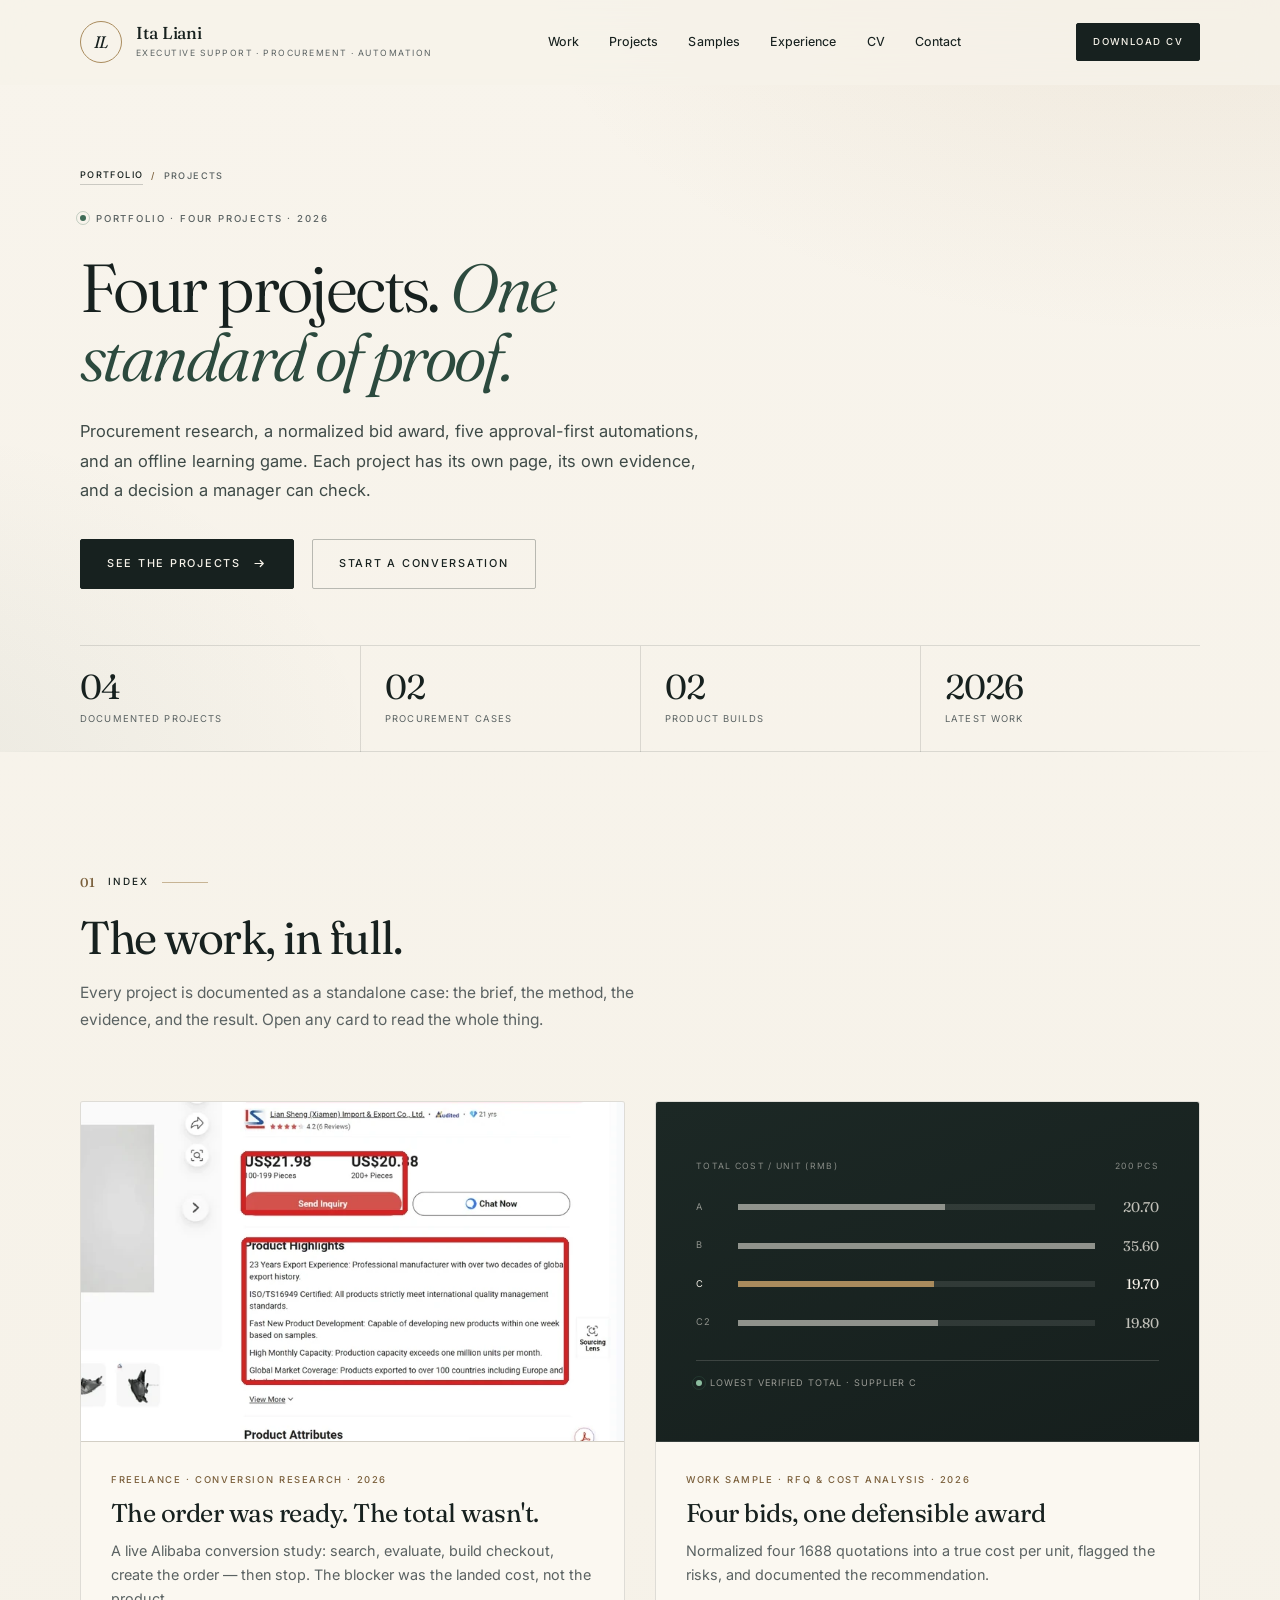
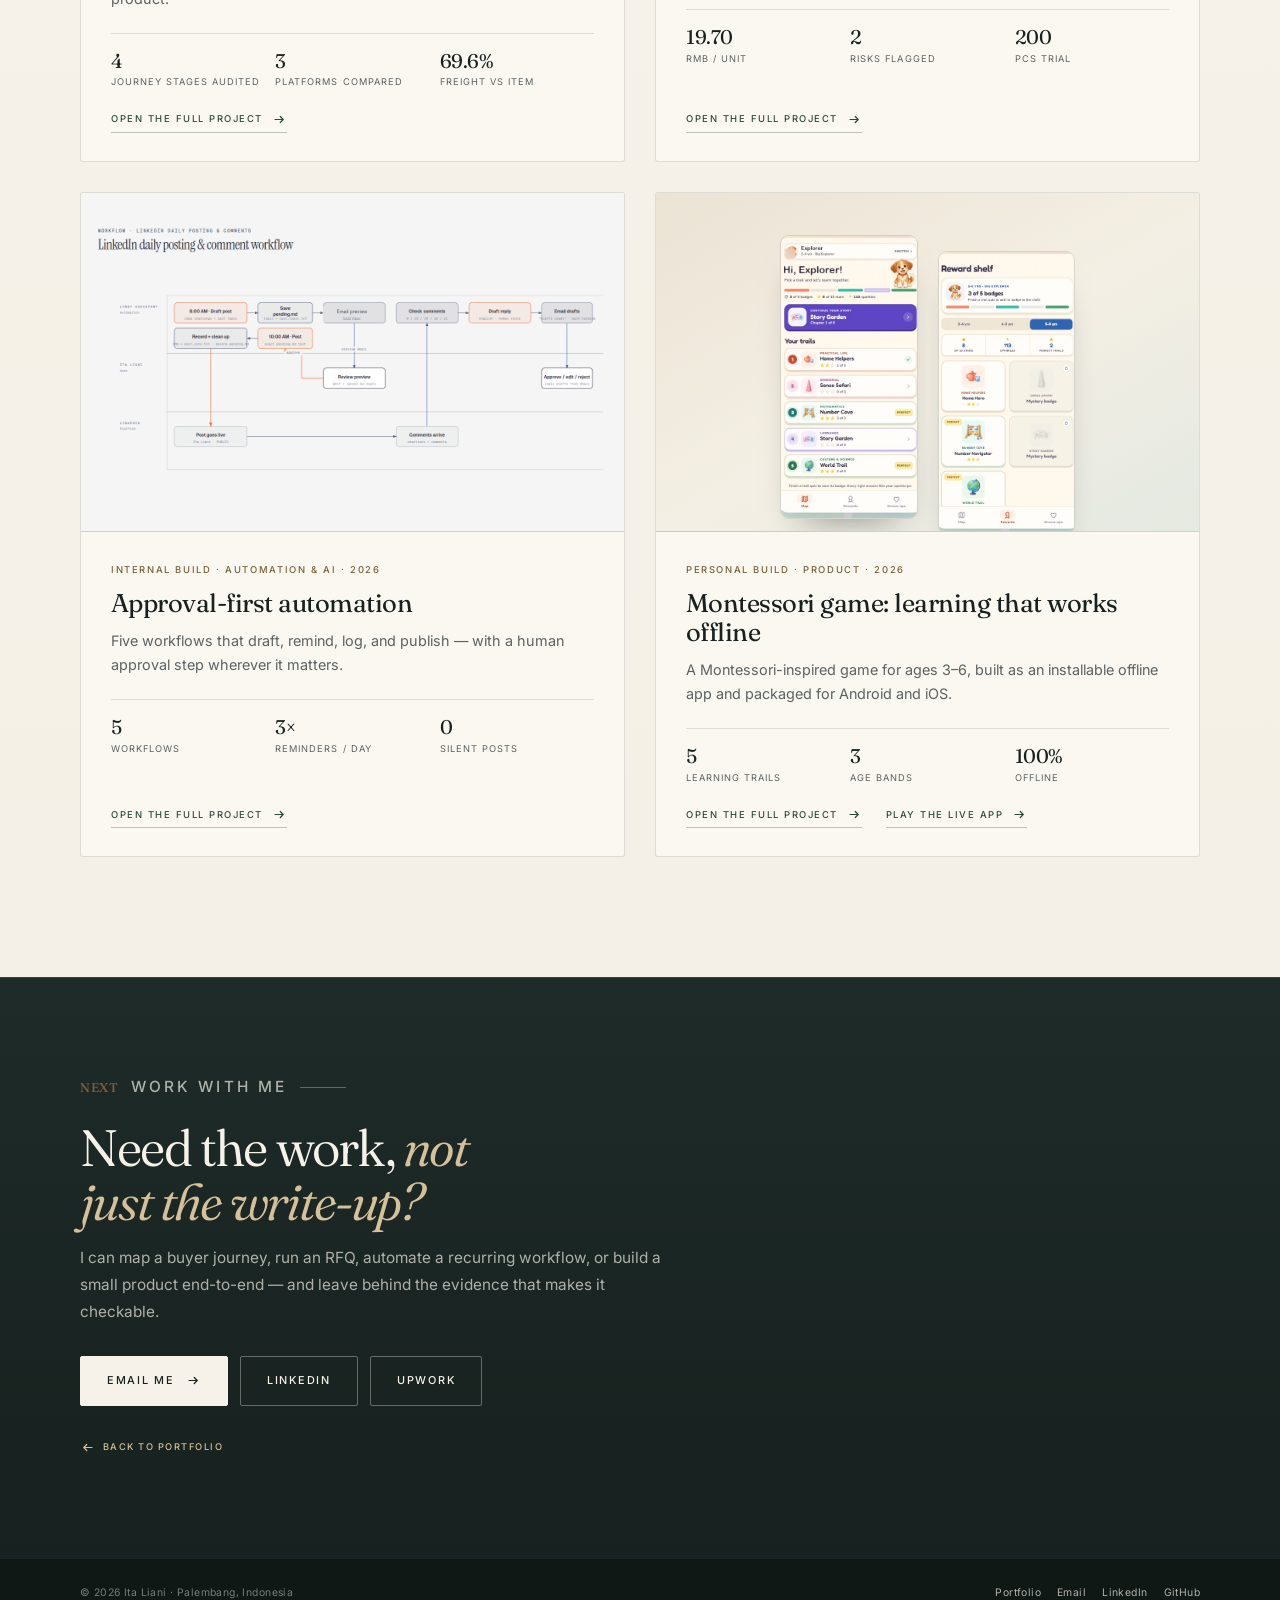
==== commit 2aaacda3: "Add the project hub, full project pages, and a recruiter-edition CV - New projects/index.html hub pl" ====
--- a/projects/index.html
+++ b/projects/index.html
@@ -3,23 +3,23 @@
 <head>
 <meta charset="utf-8">
 <meta name="viewport" content="width=device-width, initial-scale=1">
-<title>Procurement projects — Alibaba research and 1688 RFQ | Ita Liani</title>
-<meta name="description" content="Two procurement projects in one place: an Alibaba conversion study with 44 annotated captures, and a 1688 RFQ where four bids were normalized to delivered cost.">
+<title>Projects — Ita Liani | Procurement, automation, and product</title>
+<meta name="description" content="Four projects by Ita Liani: an Alibaba conversion study, a normalized 1688 RFQ award, five approval-first automations, and an offline Montessori game. Each with its own evidence.">
 <meta name="theme-color" content="#F6F2E9">
 <link rel="icon" href="../assets/favicon.svg" type="image/svg+xml">
 <link rel="canonical" href="https://italiani1119-luck.github.io/projects/">
 
 <meta property="og:type" content="website">
 <meta property="og:url" content="https://italiani1119-luck.github.io/projects/">
-<meta property="og:title" content="Procurement projects — Alibaba research and 1688 RFQ | Ita Liani">
-<meta property="og:description" content="A conversion study of Alibaba's Buy Now path and a four-bid 1688 RFQ, documented with evidence and a defensible decision.">
+<meta property="og:title" content="Projects — Ita Liani | Procurement, automation, and product">
+<meta property="og:description" content="Four projects, each with the brief, the method, and the evidence: Alibaba research, 1688 RFQ, approval-first automation, and an offline Montessori game.">
 <meta property="og:image" content="https://italiani1119-luck.github.io/assets/img/og-projects.png">
-<meta property="og:image:alt" content="Two procurement projects by Ita Liani: Alibaba conversion study and 1688 RFQ award">
+<meta property="og:image:alt" content="Four projects by Ita Liani: Alibaba research, 1688 RFQ, automation, and a Montessori game">
 <meta property="og:image:width" content="1200">
 <meta property="og:image:height" content="630">
 <meta name="twitter:card" content="summary_large_image">
-<meta name="twitter:title" content="Procurement projects — Alibaba research and 1688 RFQ | Ita Liani">
-<meta name="twitter:description" content="An Alibaba conversion study and a four-bid 1688 RFQ, with the evidence and the decision.">
+<meta name="twitter:title" content="Projects — Ita Liani">
+<meta name="twitter:description" content="Procurement research, a normalized bid award, five automations, and an offline learning game.">
 <meta name="twitter:image" content="https://italiani1119-luck.github.io/assets/img/og-projects.png">
 
 <link rel="preconnect" href="https://fonts.googleapis.com">
@@ -31,29 +31,16 @@
 <script type="application/ld+json">
 {
   "@context": "https://schema.org",
-  "@type": "ItemList",
-  "name": "Procurement projects by Ita Liani",
-  "itemListElement": [
-    {
-      "@type": "ListItem",
-      "position": 1,
-      "item": {
-        "@type": "CreativeWork",
-        "name": "Alibaba conversion study",
-        "url": "https://italiani1119-luck.github.io/projects/#alibaba",
-        "description": "A bilingual usability study of Alibaba.com's Buy Now path, from search to an unpaid order."
-      }
-    },
-    {
-      "@type": "ListItem",
-      "position": 2,
-      "item": {
-        "@type": "CreativeWork",
-        "name": "1688 RFQ — four quotes, one defensible award",
-        "url": "https://italiani1119-luck.github.io/projects/#rfq",
-        "description": "Four 1688 quotations normalized to delivered cost, with carton constraints and an award memo."
-      }
-    }
+  "@type": "CollectionPage",
+  "name": "Projects by Ita Liani",
+  "url": "https://italiani1119-luck.github.io/projects/",
+  "description": "Four documented projects across procurement, automation, and product.",
+  "author": { "@type": "Person", "name": "Ita Liani", "url": "https://italiani1119-luck.github.io/" },
+  "hasPart": [
+    { "@type": "CreativeWork", "name": "Alibaba conversion study", "url": "https://italiani1119-luck.github.io/projects/alibaba-research.html" },
+    { "@type": "CreativeWork", "name": "1688 RFQ — four quotes, one defensible award", "url": "https://italiani1119-luck.github.io/projects/rfq-1688.html" },
+    { "@type": "CreativeWork", "name": "Approval-first automation", "url": "https://italiani1119-luck.github.io/projects/automation.html" },
+    { "@type": "CreativeWork", "name": "Montessori game — learning that works offline", "url": "https://italiani1119-luck.github.io/projects/montessori-game.html" }
   ]
 }
 </script>
@@ -74,9 +61,10 @@
 
     <nav class="nav" id="siteNav" aria-label="Main navigation">
       <a href="../index.html#work">Work</a>
-      <a href="../index.html#case-studies">Case studies</a>
+      <a href="./" aria-current="page">Projects</a>
       <a href="../index.html#samples">Samples</a>
       <a href="../index.html#experience">Experience</a>
+      <a href="../cv.html">CV</a>
       <a href="../index.html#contact">Contact</a>
       <a class="btn btn--sm nav__cv" href="../assets/docs/Ita-Liani-CV.pdf" download>Download CV</a>
     </nav>
@@ -90,961 +78,147 @@
 </header>
 
 <main id="main">
-  <div class="project-tabs">
+
+  <header class="pj-hero hub-hero">
     <div class="container">
-      <div class="project-tabs__intro">
-        <div>
-          <p class="project-tabs__label"><span class="status-dot" aria-hidden="true"></span> Selected work · Procurement · 2026</p>
-          <p class="project-tabs__lede">Two procurement projects, one standard of proof.</p>
-        </div>
-        <p class="project-tabs__count">02 projects</p>
-      </div>
-
-      <div class="project-tabs__list" role="tablist" aria-label="Procurement projects">
-        <button class="project-tab" id="tab-alibaba" role="tab" aria-selected="true" aria-controls="panel-alibaba" data-project-tab="alibaba">
-          <span class="project-tab__no">01</span>
-          <span class="project-tab__body">
-            <span class="project-tab__title">Alibaba conversion study</span>
-            <span class="project-tab__meta">4 stages · 44 captures · 69.6% freight share</span>
-          </span>
-          <svg class="project-tab__arrow" viewBox="0 0 20 20" aria-hidden="true"><path d="M4 10h11M11 6l4 4-4 4" fill="none" stroke="currentColor" stroke-width="1.6" stroke-linecap="round" stroke-linejoin="round"/></svg>
-        </button>
-        <button class="project-tab" id="tab-rfq" role="tab" aria-selected="false" aria-controls="panel-rfq" data-project-tab="rfq" tabindex="-1">
-          <span class="project-tab__no">02</span>
-          <span class="project-tab__body">
-            <span class="project-tab__title">1688 RFQ award</span>
-            <span class="project-tab__meta">4 bids · ¥3,940 delivered · 44.7% below highest</span>
-          </span>
-          <svg class="project-tab__arrow" viewBox="0 0 20 20" aria-hidden="true"><path d="M4 10h11M11 6l4 4-4 4" fill="none" stroke="currentColor" stroke-width="1.6" stroke-linecap="round" stroke-linejoin="round"/></svg>
-        </button>
-      </div>
-    </div>
-  </div>
-
-  <section class="project-panel" id="panel-alibaba" role="tabpanel" aria-labelledby="tab-alibaba" tabindex="0">
-<header class="pj-hero">
+      <nav class="pj-crumbs" aria-label="Breadcrumb">
+        <a href="../index.html">Portfolio</a>
+        <span aria-hidden="true">/</span>
+        <span>Projects</span>
+      </nav>
+
+      <p class="pj-eyebrow"><span class="status-dot" aria-hidden="true"></span> Portfolio · Four projects · 2026</p>
+      <h1>Four projects. <em>One standard of proof.</em></h1>
+      <p class="pj-hero__lede">Procurement research, a normalized bid award, five approval-first automations, and an offline learning game. Each project has its own page, its own evidence, and a decision a manager can check.</p>
+
+      <div class="pj-hero__actions">
+        <a class="btn" href="#index">See the projects
+          <svg class="arrow" viewBox="0 0 20 20" aria-hidden="true"><path d="M4 10h11M11 6l4 4-4 4" fill="none" stroke="currentColor" stroke-width="1.6" stroke-linecap="round" stroke-linejoin="round"/></svg>
+        </a>
+        <a class="btn btn--ghost" href="../index.html#contact">Start a conversation</a>
+      </div>
+
+      <div class="pj-metrics" aria-label="Projects at a glance">
+        <div class="pj-metric"><strong>04</strong><span>documented projects</span></div>
+        <div class="pj-metric"><strong>02</strong><span>procurement cases</span></div>
+        <div class="pj-metric"><strong>02</strong><span>product builds</span></div>
+        <div class="pj-metric"><strong>2026</strong><span>latest work</span></div>
+      </div>
+    </div>
+  </header>
+
+  <section class="section" id="index">
     <div class="container">
-      <div class="pj-hero__grid">
-        <div>
-
-          <p class="pj-eyebrow"><span class="status-dot" aria-hidden="true"></span> Freelance research · Alibaba.com · Indonesia · 2026</p>
-          <h1>The order was ready. <em>The landing cost wasn't.</em></h1>
-          <p class="pj-hero__lede">A bilingual usability study of Alibaba.com for Indonesian buyers. I ran a real headlamp procurement through search, evaluation, checkout, payment, and order creation — then mapped where a serious buyer stops.</p>
-
-          <div class="pj-hero__actions">
-            <a class="btn" href="#a-evidence">See the evidence
+      <div class="section__head">
+        <p class="label"><span>01</span> Index</p>
+        <h2>The work, in full.</h2>
+        <p class="section__lede">Every project is documented as a standalone case: the brief, the method, the evidence, and the result. Open any card to read the whole thing.</p>
+      </div>
+
+      <div class="cards">
+
+        <article class="card">
+          <div class="card__media">
+            <img src="../assets/img/alibaba-card.webp" alt="Alibaba product listing for a Toyota Avanza headlamp with supplier audit badge, price tiers, MOQ, and product highlights highlighted" width="738" height="461" loading="lazy">
+          </div>
+          <div class="card__body">
+            <p class="card__tag">Freelance · Conversion research · 2026</p>
+            <h3><a href="alibaba-research.html">The order was ready. The total wasn't.</a></h3>
+            <p class="card__desc">A live Alibaba conversion study: search, evaluate, build checkout, create the order — then stop. The blocker was the landed cost, not the product.</p>
+            <ul class="card__metrics">
+              <li><strong>4</strong><span>journey stages audited</span></li>
+              <li><strong>3</strong><span>platforms compared</span></li>
+              <li><strong>69.6%</strong><span>freight vs item</span></li>
+            </ul>
+            <a class="text-link" href="alibaba-research.html">Open the full project
               <svg class="arrow" viewBox="0 0 20 20" aria-hidden="true"><path d="M4 10h11M11 6l4 4-4 4" fill="none" stroke="currentColor" stroke-width="1.6" stroke-linecap="round" stroke-linejoin="round"/></svg>
             </a>
-            <a class="btn btn--ghost" href="#a-fixes">Read the fixes</a>
-          </div>
-        </div>
-
-        <figure class="pj-cover pj-cover--chart">
-          <div class="award-chart__head">
-            <span>Where the IDR 295.3M goes</span>
-            <span>50-set test</span>
-          </div>
-          <div class="award-row">
-            <span>Item</span>
-            <div class="award-track"><i style="--v:58.96%"></i></div>
-            <strong>174.1M</strong>
-          </div>
-          <div class="award-row is-win">
-            <span>Ship</span>
-            <div class="award-track"><i style="--v:41.04%"></i></div>
-            <strong>121.2M</strong>
-          </div>
-          <div class="study-total">
-            <span>Shipping vs item subtotal</span>
-            <strong>69.6%</strong>
-          </div>
-          <figcaption>Checkout total: IDR 295,281,706. The order was created, not paid.</figcaption>
-        </figure>
-      </div>
-
-      <div class="pj-metrics" aria-label="Project at a glance">
-        <div class="pj-metric"><strong>4</strong><span>journey stages audited</span></div>
-        <div class="pj-metric"><strong>3</strong><span>platforms compared</span></div>
-        <div class="pj-metric"><strong>69.6%</strong><span>freight vs item subtotal</span></div>
-        <div class="pj-metric"><strong>IDR 295M</strong><span>checkout left unpaid</span></div>
-      </div>
-    </div>
-  </header>
-
-  <nav class="pj-toc" aria-label="Project sections">
-    <div class="container pj-toc__inner">
-      <a href="#a-brief">Brief</a>
-      <a href="#a-method">Method</a>
-      <a href="#a-evidence">Evidence</a>
-      <a href="#a-findings">Findings</a>
-      <a href="#a-fixes">Fixes</a>
-      <a href="#a-impact">Impact</a>
-    </div>
-  </nav>
-
-  <section class="pj-section pj-section--first" id="a-brief">
-    <div class="container">
-      <div class="pj-section__head">
-        <p class="pj-no">01 / Brief</p>
-        <div>
-          <h2>A real buyer, a real order, <em>a checkout that stalled.</em></h2>
-          <p class="pj-section__lede">I ran a live procurement need through Alibaba.com end to end — and through a second B2B platform for comparison — to see exactly where an Indonesian buyer slows down.</p>
-        </div>
-      </div>
-
-      <div class="pj-grid pj-grid--aside">
-        <div class="pj-prose">
-          <p>The need was concrete: <strong>100 pairs — 200 individual headlamp units — of Toyota Avanza 2013 front headlamp assemblies</strong>, delivered to Palembang, with exact fitment, a formal quotation, and a protected payment route. I used the Alibaba app with Indonesia as the delivery market and English as the interface.</p>
-          <p>I searched, shortlisted only <strong>Buy Now</strong> listings, compared supplier evidence, built the checkout, reviewed every local payment method, and created a wire-transfer order without paying it. The listing sold in <strong>50-set lots</strong>, so I tested the checkout at that minimum before committing to the full trial. The same task ran on Made-in-China; Amazon's international checkout served as a reference for how landed cost can be shown.</p>
-          <p>The order reached <strong>IDR 295.3M</strong>. Shipping alone was <strong>IDR 121.2M — 69.6% of the item subtotal</strong> — and the checkout did not say whether Indonesian duties and taxes were included. I stopped before payment. That pause is the finding.</p>
-        </div>
-
-        <aside class="pj-panel" aria-label="The buyer I represented">
-          <h3>The buyer I represented</h3>
-          <ul>
-            <li>Procurement decision-maker for a small automotive business.</li>
-            <li>100-pair trial; the listing sells in 50-set lots.</li>
-            <li>Needs fitment, side and pair quantity, OEM reference, and a written quote.</li>
-            <li>Will pay by a protected method — after the total is confirmed.</li>
-            <li>Won't pay without a landed-cost breakdown.</li>
-          </ul>
-        </aside>
-      </div>
-
-      <p class="pj-note">Privacy: no personal data is published. Addresses, phone numbers, and payment fields are blurred or cropped; supplier identity was removed where it was not part of the finding.</p>
-    </div>
-  </section>
-
-  <section class="pj-section" id="a-method">
-    <div class="container">
-      <div class="pj-section__head">
-        <p class="pj-no">02 / Method</p>
-        <div>
-          <h2>Four stages, <em>scored like a buyer would.</em></h2>
-          <p class="pj-section__lede">A task simulation plus heuristic scoring, so every friction point has evidence, a score, and a severity — not just an opinion.</p>
-        </div>
-      </div>
-
-      <div class="pj-stages">
-        <div class="pj-stage">
-          <p class="pj-stage__no">01</p>
-          <div>
-            <h3>Define a real requirement</h3>
-            <p>Product, quantity, destination, certifications, and deal-breakers — written before opening the app.</p>
-          </div>
-        </div>
-        <div class="pj-stage">
-          <p class="pj-stage__no">02</p>
-          <div>
-            <h3>Search on both platforms</h3>
-            <p>Same keywords on Alibaba and Made-in-China, then OEM part numbers when the broad query failed.</p>
-          </div>
-        </div>
-        <div class="pj-stage">
-          <p class="pj-stage__no">03</p>
-          <div>
-            <h3>Evaluate Buy Now listings only</h3>
-            <p>Only add-to-cart products qualified, so the evaluation tested an orderable path, not an inquiry.</p>
-          </div>
-        </div>
-        <div class="pj-stage">
-          <p class="pj-stage__no">04</p>
-          <div>
-            <h3>Build the checkout</h3>
-            <p>Shipping, currency, every local payment method, processing fees, and order protection.</p>
-          </div>
-        </div>
-        <div class="pj-stage">
-          <p class="pj-stage__no">05</p>
-          <div>
-            <h3>Create an unpaid order</h3>
-            <p>Wire transfer selected, order submitted, then the unpaid record inspected in My Orders.</p>
-          </div>
-        </div>
-        <div class="pj-stage">
-          <p class="pj-stage__no">06</p>
-          <div>
-            <h3>Annotate and score</h3>
-            <p>Every friction point captured, scored 1–5, and ranked by whether it could stop payment.</p>
-          </div>
-        </div>
-      </div>
-
-      <p class="pj-kicker">Stage scorecard</p>
-      <div class="pj-table-wrap">
-        <table class="pj-table">
-          <caption>Scores from the study's stage reviews, 1–5. Averages are rounded to one decimal. The order stage was assessed qualitatively because its main problem was comprehension, not a missing feature.</caption>
-          <thead>
-            <tr>
-              <th scope="col">Stage</th>
-              <th scope="col">What was scored</th>
-              <th scope="col" class="num">Result</th>
-              <th scope="col">What it means</th>
-            </tr>
-          </thead>
-          <tbody>
-            <tr>
-              <th scope="row">Search</th>
-              <td>Relevance 4 · product cards 4 · language 3</td>
-              <td class="num">3.7 / 5</td>
-              <td class="muted">Good results after specificity; fitment still needs a supplier answer.</td>
-            </tr>
-            <tr>
-              <th scope="row">Evaluation</th>
-              <td>Details 4 · MOQ 2 · reviews 2 · supplier 4</td>
-              <td class="num">3.0 / 5</td>
-              <td class="muted">Product data is strong; trial flexibility is not.</td>
-            </tr>
-            <tr>
-              <th scope="row">Payment</th>
-              <td>Methods 5 · currency 4 · shipping 3 · total 3 · protection 4</td>
-              <td class="num">3.8 / 5</td>
-              <td class="muted">Local payment is a strength; the landed cost is not.</td>
-            </tr>
-            <tr class="is-flag">
-              <th scope="row">Order</th>
-              <td>Button meaning, post-order state, payment path</td>
-              <td class="num">No score</td>
-              <td>Two orders created under “Waiting for payment”; neither paid.</td>
-            </tr>
-          </tbody>
-        </table>
-      </div>
-    </div>
-  </section>
-
-  <section class="pj-section" id="a-evidence">
-    <div class="container">
-      <div class="pj-section__head">
-        <p class="pj-no">03 / Evidence</p>
-        <div>
-          <h2>Five moments <em>where the journey turned.</em></h2>
-          <p class="pj-section__lede">Each capture is annotated in the original research. Click any image to enlarge it; personal details are redacted.</p>
-        </div>
-      </div>
-
-      <div class="pj-evidence">
-        <figure class="figure">
-          <button class="figure__btn" data-full="../assets/img/alibaba-study-search.webp" data-caption="Search evidence: a model-year range appears in the listing, but 2013 compatibility, side, and pair quantity are not confirmed.">
-            <img src="../assets/img/alibaba-study-search.webp" alt="Annotated Alibaba search results for Toyota Avanza 2013 headlamp assembly, with red boxes around the keyword, filters, and seven listings" width="1800" height="1751" loading="lazy">
-          </button>
-          <figcaption>A model-year range, not a fitment guarantee: “2012–2015” with no 2013, side, or pair confirmation.</figcaption>
-        </figure>
-
-        <figure class="figure">
-          <button class="figure__btn" data-full="../assets/img/alibaba-study-orders.webp" data-caption="My Orders: two orders created under Waiting for payment, each with a Make payment action.">
-            <img src="../assets/img/alibaba-study-orders.webp" alt="Alibaba My Orders screen showing two orders waiting for payment and a Make payment button" width="1500" height="1666" loading="lazy">
-          </button>
-          <figcaption>Two orders created under “Waiting for payment”; neither was paid during the study.</figcaption>
-        </figure>
-
-        <figure class="figure figure--wide">
-          <button class="figure__btn" data-full="../assets/img/alibaba-study-product.webp" data-caption="Final Buy Now listing: 50-set MOQ, 4.7/5 store rating, 12-month warranty, and a premium shipping quote.">
-            <img src="../assets/img/alibaba-study-product.webp" alt="Alibaba Buy Now product page for a Toyota Avanza headlamp with price tiers, 50-set MOQ, supplier rating, and shipping quote" width="1800" height="600" loading="lazy">
-          </button>
-          <figcaption>The final Buy Now listing: 50-set MOQ, 4.7/5 rating, 12-month warranty — and a “set” meaning that still needed confirmation.</figcaption>
-        </figure>
-
-        <figure class="figure figure--wide">
-          <button class="figure__btn" data-full="../assets/img/alibaba-study-checkout.webp" data-caption="Payment summary: item subtotal IDR 174,121,206, shipping IDR 121,160,500, total IDR 295,281,706, DAP terms.">
-            <img src="../assets/img/alibaba-study-checkout.webp" alt="Alibaba payment summary with item subtotal, shipping fee, total in IDR, and DAP shipment details; shipping address is blurred" width="1750" height="560" loading="lazy">
-          </button>
-          <figcaption>Checkout and payment summary: IDR 174.1M item, IDR 121.2M shipping, IDR 295.3M total. Shipping address is redacted.</figcaption>
-        </figure>
-
-        <figure class="figure figure--wide">
-          <button class="figure__btn" data-full="../assets/img/alibaba-study-payment.webp" data-caption="Payment methods: 2.99% processing fee on cards and wallets; GoPay limited to IDR 20,000,000.">
-            <img src="../assets/img/alibaba-study-payment.webp" alt="Alibaba payment method panel showing card, Apple Pay, Google Pay, PayPal, and GoPay fees and limits; shipping address blurred" width="1750" height="530" loading="lazy">
-          </button>
-          <figcaption>Payment methods: a 2.99% processing fee on cards and wallets; GoPay capped at IDR 20M.</figcaption>
-        </figure>
-      </div>
-      <p class="pj-note">The study created two unpaid orders and stopped at payment. No transaction was completed, and no personal or payment data is published.</p>
-    </div>
-  </section>
-
-  <section class="pj-section" id="a-findings">
-    <div class="container">
-      <div class="pj-section__head">
-        <p class="pj-no">04 / Findings</p>
-        <div>
-          <h2>What actually <em>stops the order.</em></h2>
-          <p class="pj-section__lede">Six friction points, ranked by what they do to a high-value purchase. Five can stop payment; the sixth is a strength that needs better disclosure.</p>
-        </div>
-      </div>
-
-      <div class="pj-risks">
-        <div class="pj-risk">
-          <div class="pj-risk__top"><p class="pj-risk__no">Finding 01</p><span class="sev sev--high">High</span></div>
-          <h3>Fitment is a range, not a guarantee.</h3>
-          <p>Titles say “Avanza 2012–2015” or “2012–2017”, but not 2013-specific compatibility, left or right side, connector, or mounting points. The buyer has to open chat before trusting the listing.</p>
-        </div>
-        <div class="pj-risk">
-          <div class="pj-risk__top"><p class="pj-risk__no">Finding 02</p><span class="sev sev--high">High</span></div>
-          <h3>“Set” is never defined.</h3>
-          <p>Price tiers are quoted per set. A set could be one lamp or a pair, so the unit that every landed-cost comparison depends on stays ambiguous until the supplier answers.</p>
-        </div>
-        <div class="pj-risk">
-          <div class="pj-risk__top"><p class="pj-risk__no">Finding 03</p><span class="sev sev--high">High</span></div>
-          <h3>Freight is the real price.</h3>
-          <p>IDR 121.2M of freight sits on an IDR 174.1M item. At 69.6% of the subtotal, shipping changes the decision more than the unit price does.</p>
-        </div>
-        <div class="pj-risk">
-          <div class="pj-risk__top"><p class="pj-risk__no">Finding 04</p><span class="sev sev--high">High</span></div>
-          <h3>Duties and taxes are a blank line.</h3>
-          <p>DAP is shown, but the checkout does not say whether Indonesian import duty and tax are included or charged on arrival. A buyer cannot approve an incomplete total.</p>
-        </div>
-        <div class="pj-risk">
-          <div class="pj-risk__top"><p class="pj-risk__no">Finding 05</p><span class="sev sev--high">High</span></div>
-          <h3>“Create Order” is not “Pay”.</h3>
-          <p>Selecting wire transfer submits the order to the supplier; it then sits in My Orders as unpaid. The button and the next step do not make that distinction clear.</p>
-        </div>
-        <div class="pj-risk">
-          <div class="pj-risk__top"><p class="pj-risk__no">Finding 06</p><span class="sev">Medium</span></div>
-          <h3>Local payment is a strength — if limits are visible.</h3>
-          <p>Five payment routes, IDR pricing, and visible order protection are real advantages. But the 2.99% fee and GoPay's IDR 20M cap appear only inside the method panel, after the buyer has committed to checkout.</p>
-        </div>
-      </div>
-
-      <p class="pj-kicker">Same task, second platform</p>
-      <div class="pj-table-wrap">
-        <table class="pj-table">
-          <caption>Alibaba and Made-in-China, same requirement and keywords. Scores come from the study's stage reviews; “visible” means the information was present without contacting the supplier.</caption>
-          <thead>
-            <tr>
-              <th scope="col">Capability</th>
-              <th scope="col">Alibaba.com</th>
-              <th scope="col">Made-in-China</th>
-            </tr>
-          </thead>
-          <tbody>
-            <tr>
-              <th scope="row">Search relevance</th>
-              <td>4/5 after specific keywords; broad query surfaced other models.</td>
-              <td class="muted">2/5; broad query returned rear lamps, OEM numbers were needed.</td>
-            </tr>
-            <tr>
-              <th scope="row">Product attributes</th>
-              <td>Clear title, tiers, warranty, and supplier signals; side and pair missing.</td>
-              <td class="muted">Structured fitment, OEM, material, certifications, and capacity.</td>
-            </tr>
-            <tr>
-              <th scope="row">Supplier evidence</th>
-              <td>4.7/5 rating, ≤4h response, ≥80% on-time dispatch.</td>
-              <td class="muted">SGS audit number, factory tour, trade capacity, certificates.</td>
-            </tr>
-            <tr>
-              <th scope="row">Checkout</th>
-              <td>Direct checkout in IDR with local payment methods.</td>
-              <td class="muted">Inquiry only; no final freight, duties, or payable total.</td>
-            </tr>
-            <tr>
-              <th scope="row">Order protection</th>
-              <td>Secure payment, guaranteed delivery, refund policy visible.</td>
-              <td class="muted">No equivalent platform-level protection visible.</td>
-            </tr>
-            <tr class="is-win">
-              <th scope="row">Best used for</th>
-              <td>Completing a transaction and paying locally.</td>
-              <td>Building the supplier dossier before the first contact.</td>
-            </tr>
-          </tbody>
-        </table>
-      </div>
-
-      <figure class="figure figure--wide pj-mt">
-        <button class="figure__btn" data-full="../assets/img/alibaba-study-mic.webp" data-caption="Made-in-China: the broad query returned rear lamps for a front headlamp request; OEM references were needed to find one verified match.">
-          <img src="../assets/img/alibaba-study-mic.webp" alt="Made-in-China search results for a Toyota Avanza front headlamp query, with red boxes around three rear lamp listings" width="1800" height="570" loading="lazy">
-        </button>
-        <figcaption>Made-in-China: the same broad query surfaced rear lamps; OEM part numbers were needed to find a front lamp.</figcaption>
-      </figure>
-    </div>
-  </section>
-
-  <section class="pj-section" id="a-fixes">
-    <div class="container">
-      <div class="pj-section__head">
-        <p class="pj-no">05 / Fixes</p>
-        <div>
-          <h2>Six changes <em>that would keep the order.</em></h2>
-          <p class="pj-section__lede">Each fix maps to a finding and can be tested inside the existing flow. None of them requires a new marketplace — only clearer disclosure.</p>
-        </div>
-      </div>
-
-      <div class="pj-stages">
-        <div class="pj-stage">
-          <p class="pj-stage__no">01</p>
-          <div>
-            <h3>Price the unit completely</h3>
-            <p>Show per lamp, per pair, and per side at the card, the tier, and the checkout — then repeat it in the order summary.</p>
-          </div>
-        </div>
-        <div class="pj-stage">
-          <p class="pj-stage__no">02</p>
-          <div>
-            <h3>Show the landed-cost equation</h3>
-            <p>Item + freight + estimated duty and tax + processing fee = payable now. Flag anything estimated and anything payable on arrival.</p>
-          </div>
-        </div>
-        <div class="pj-stage">
-          <p class="pj-stage__no">03</p>
-          <div>
-            <h3>Give freight choices</h3>
-            <p>Air courier for samples, LCL for mid-size orders, FCL for bulk — each with transit time, delivery scope, insurance, and customs support.</p>
-          </div>
-        </div>
-        <div class="pj-stage">
-          <p class="pj-stage__no">04</p>
-          <div>
-            <h3>Rename the button and show the path</h3>
-            <p>“Submit order for confirmation”, followed by a six-step bar from order to shipment. Make the unpaid state impossible to miss.</p>
-          </div>
-        </div>
-        <div class="pj-stage">
-          <p class="pj-stage__no">05</p>
-          <div>
-            <h3>Make trial quantities visible</h3>
-            <p>Show sample and trial tiers next to the 50- and 100-set prices, so a first order can fit the buyer's actual demand.</p>
-          </div>
-        </div>
-        <div class="pj-stage">
-          <p class="pj-stage__no">06</p>
-          <div>
-            <h3>Carry the reference into payment</h3>
-            <p>On the provider page: order number, merchant, amount, deadline, limits, and the currency conversion — before the buyer confirms.</p>
-          </div>
-        </div>
-      </div>
-
-      <div class="pj-grid pj-mt">
-        <div class="pj-panel">
-          <h3>What already works</h3>
-          <ul>
-            <li>Prices shown in IDR with an exchange-rate reference.</li>
-            <li>Local payments: bank transfer, cards, GoPay, DANA, Kredivo.</li>
-            <li>Order protection, guaranteed delivery, and a refund policy.</li>
-            <li>Supplier rating, response time, and on-time dispatch visible.</li>
-            <li>A direct checkout instead of an inquiry-only flow.</li>
-          </ul>
-        </div>
-        <div class="pj-dark">
-          <h3>What I would not add</h3>
-          <ul>
-            <li><span>01</span> Another dashboard before the total is complete.</li>
-            <li><span>02</span> A fee that appears only after the payment method is chosen.</li>
-            <li><span>03</span> A “Buy Now” badge on a listing whose fitment is still unconfirmed.</li>
-          </ul>
-        </div>
-      </div>
-
-      <p class="pj-kicker">Reference pattern</p>
-      <figure class="figure figure--wide">
-        <button class="figure__btn" data-full="../assets/img/alibaba-study-amazon.webp" data-caption="Reference: Amazon's checkout shows shipping options with arrival dates, import charges, and the total in one view. Address and payment details are redacted.">
-          <img src="../assets/img/alibaba-study-amazon.webp" alt="Amazon checkout with shipping options, import charges, exchange rate, and order total; address and payment details blurred" width="1743" height="902" loading="lazy">
-        </button>
-        <figcaption>Amazon, used only as a reference: shipping choices, import charges, and the total sit in one view. Address and payment details are redacted.</figcaption>
-      </figure>
-      <p class="pj-note">This is not a competitor comparison. It is a pattern reference for how a cross-border checkout can show options, fees, and the payable total before the buyer commits.</p>
-
-      <blockquote class="pj-quote">The buyer did not abandon the product. The buyer abandoned an incomplete total.</blockquote>
-    </div>
-  </section>
-
-  <section class="pj-section" id="a-impact">
-    <div class="container">
-      <div class="pj-section__head">
-        <p class="pj-no">06 / Impact</p>
-        <div>
-          <h2>What the study produced.</h2>
-          <p class="pj-section__lede">A research pack a product or payments team can act on: evidence, severity, and a short list of fixes in priority order.</p>
-        </div>
-      </div>
-
-      <div class="pj-grid pj-grid--aside">
-        <div class="pj-deliverables">
-          <div class="pj-deliverable"><strong>Bilingual research report</strong>The full journey in English and Bahasa Indonesia, with verbatim findings.</div>
-          <div class="pj-deliverable"><strong>44 annotated captures</strong>Search, product, checkout, payment, and order creation — every claim traceable.</div>
-          <div class="pj-deliverable"><strong>Stage scorecard</strong>1–5 scores by stage and element, with the average for each stage.</div>
-          <div class="pj-deliverable"><strong>Platform benchmark</strong>Alibaba vs Made-in-China, plus an Amazon checkout reference.</div>
-          <div class="pj-deliverable"><strong>Six prioritised fixes</strong>Each mapped to a finding, an evidence capture, and a testable change.</div>
-          <div class="pj-deliverable"><strong>Decision-ready readout</strong>A one-page summary for a product, payments, or conversion team.</div>
-        </div>
-
-        <aside class="pj-panel" aria-label="What this shows a hiring team">
-          <h3>What this shows a hiring team</h3>
-          <ul>
-            <li>Designs a realistic task simulation, not a survey.</li>
-            <li>Separates a preference from a payment-stopping defect.</li>
-            <li>Reads procurement and UX signals in the same journey.</li>
-            <li>Quantifies friction: 69.6% of the subtotal was freight.</li>
-            <li>Writes bilingual findings a product team can act on.</li>
-          </ul>
-        </aside>
-      </div>
-
-      <div class="pj-grid pj-mt">
-        <div>
-          <p class="pj-kicker">Tools used</p>
-          <ul class="chips">
-            <li>Alibaba app</li><li>Made-in-China</li><li>Amazon reference</li><li>Excel scoring</li><li>Annotated screenshots</li>
-          </ul>
-        </div>
-        <div>
-          <p class="pj-kicker">Project facts</p>
-          <div class="facts">
-            <div>
-              <ul>
-                <li><span>Role</span> Freelance UX and procurement researcher</li>
-                <li><span>Scope</span> 4 stages · 3 platforms</li>
-                <li><span>Method</span> Task simulation and heuristic scoring</li>
-                <li><span>Output</span> Bilingual research report and scorecard</li>
-                <li><span>Year</span> 2026</li>
-              </ul>
+          </div>
+        </article>
+
+        <article class="card">
+          <div class="card__media card__media--chart" aria-hidden="true">
+            <div class="bid-visual">
+              <div class="bid-visual__head"><span>Total cost / unit (RMB)</span><span>200 pcs</span></div>
+              <div class="bars">
+                <div class="bar"><span class="bar__label">A</span><span class="bar__track"><i style="--v:58%"></i></span><span class="bar__value">20.70</span></div>
+                <div class="bar"><span class="bar__label">B</span><span class="bar__track"><i style="--v:100%"></i></span><span class="bar__value">35.60</span></div>
+                <div class="bar bar--win"><span class="bar__label">C</span><span class="bar__track"><i style="--v:55%"></i></span><span class="bar__value">19.70</span></div>
+                <div class="bar"><span class="bar__label">C2</span><span class="bar__track"><i style="--v:56%"></i></span><span class="bar__value">19.80</span></div>
+              </div>
+              <p class="bid-visual__note"><span class="status-dot" aria-hidden="true"></span> Lowest verified total · Supplier C</p>
             </div>
           </div>
-        </div>
-      </div>
-    </div>
-  </section>
-  </section>
-
-  <section class="project-panel" id="panel-rfq" role="tabpanel" aria-labelledby="tab-rfq" tabindex="0" hidden>
-<header class="pj-hero">
-    <div class="container">
-      <div class="pj-hero__grid">
-        <div>
-
-          <p class="pj-eyebrow"><span class="status-dot" aria-hidden="true"></span> Freelance project · Procurement · 2026</p>
-          <h1>Four quotes. <em>One defensible award.</em></h1>
-          <p class="pj-hero__lede">A 1688 request for 200 catnip ball toys came back with four quotations and no common basis. I rebuilt every quote into a delivered cost per unit — then excluded the bid that could not ship.</p>
-
-          <div class="pj-hero__actions">
-            <a class="btn" href="#r-comparison">See the comparison
+          <div class="card__body">
+            <p class="card__tag">Work sample · RFQ &amp; cost analysis · 2026</p>
+            <h3><a href="rfq-1688.html">Four bids, one defensible award</a></h3>
+            <p class="card__desc">Normalized four 1688 quotations into a true cost per unit, flagged the risks, and documented the recommendation.</p>
+            <ul class="card__metrics">
+              <li><strong>19.70</strong><span>RMB / unit</span></li>
+              <li><strong>2</strong><span>risks flagged</span></li>
+              <li><strong>200</strong><span>pcs trial</span></li>
+            </ul>
+            <a class="text-link" href="rfq-1688.html">Open the full project
               <svg class="arrow" viewBox="0 0 20 20" aria-hidden="true"><path d="M4 10h11M11 6l4 4-4 4" fill="none" stroke="currentColor" stroke-width="1.6" stroke-linecap="round" stroke-linejoin="round"/></svg>
             </a>
-            <a class="btn btn--ghost" href="../index.html#contact">Start a conversation</a>
-          </div>
-        </div>
-
-        <figure class="pj-cover pj-cover--chart">
-          <div class="award-chart__head">
-            <span>Delivered cost · 200 units</span>
-            <span>RMB</span>
-          </div>
-          <div class="award-row is-win">
-            <span>C</span>
-            <div class="award-track"><i style="--v:55.3%"></i></div>
-            <strong>3,940</strong>
-          </div>
-          <div class="award-row">
-            <span>A</span>
-            <div class="award-track"><i style="--v:58.1%"></i></div>
-            <strong>4,140</strong>
-          </div>
-          <div class="award-row">
-            <span>C·2</span>
-            <div class="award-track"><i style="--v:55.6%"></i></div>
-            <strong>3,960</strong>
-          </div>
-          <div class="award-row">
-            <span>B</span>
-            <div class="award-track"><i style="--v:100%"></i></div>
-            <strong>7,120</strong>
-          </div>
-          <figcaption>Four bids, one basis: delivered cost for 200 units. Supplier C awarded at ¥3,940.</figcaption>
-        </figure>
-      </div>
-
-      <div class="pj-metrics" aria-label="Project at a glance">
-        <div class="pj-metric"><strong>4</strong><span>bids normalized</span></div>
-        <div class="pj-metric"><strong>¥3,940</strong><span>awarded total</span></div>
-        <div class="pj-metric"><strong>44.7%</strong><span>below highest bid</span></div>
-        <div class="pj-metric"><strong>2</strong><span>risks flagged</span></div>
-      </div>
-    </div>
-  </header>
-
-  <nav class="pj-toc" aria-label="Project sections">
-    <div class="container pj-toc__inner">
-      <a href="#r-brief">Brief</a>
-      <a href="#r-method">Method</a>
-      <a href="#r-comparison">Comparison</a>
-      <a href="#r-risks">Risks</a>
-      <a href="#r-decision">Decision</a>
-      <a href="#r-impact">Impact</a>
-    </div>
-  </nav>
-
-  <section class="pj-section pj-section--first" id="r-brief">
-    <div class="container">
-      <div class="pj-section__head">
-        <p class="pj-no">01 / Brief</p>
-        <div>
-          <h2>A quote is not a cost <em>until it is normalized.</em></h2>
-          <p class="pj-section__lede">Four 1688 quotations for 200 catnip ball toys arrived in four different formats. Two looked close on unit price. Delivered, they were not.</p>
-        </div>
-      </div>
-
-      <div class="pj-grid pj-grid--aside">
-        <div class="pj-prose">
-          <p>The request was specific: <strong>200 catnip ball cat toys</strong>, retail-ready, shipped in cartons no larger than <strong>60×60×60 cm</strong> and no heavier than <strong>22 kg</strong>. Four suppliers responded with a unit price, a freight estimate, and a per-unit add-on for barcode labelling and packing.</p>
-          <p>Comparing the headline unit prices would have produced the wrong award. Freight ranged from <strong>¥11.00 to ¥26.00 per unit</strong>, and one supplier's carton weight made the shipment non-compliant before price mattered at all.</p>
-          <p>So every quote was rebuilt into one number — delivered cost per unit — and screened against the constraints the order actually had to meet. The result was an award a manager could sign without opening another spreadsheet.</p>
-        </div>
-
-        <aside class="pj-panel" aria-label="What had to be on the same basis">
-          <h3>What had to be on one basis</h3>
-          <ul>
-            <li>Product, size, and retail packaging</li>
-            <li>Quantity: 200 units</li>
-            <li>Unit price in RMB</li>
-            <li>Freight cost per unit</li>
-            <li>Barcode and labor add-on</li>
-            <li>Carton dimensions and gross weight</li>
-            <li>Certifications and supplier history</li>
-          </ul>
-        </aside>
-      </div>
-    </div>
-  </section>
-
-  <section class="pj-section" id="r-method">
-    <div class="container">
-      <div class="pj-section__head">
-        <p class="pj-no">02 / Method</p>
-        <div>
-          <h2>Six steps from four quotes <em>to one number.</em></h2>
-          <p class="pj-section__lede">The method is repeatable. The same logic can be applied to the next RFQ without rebuilding it from scratch.</p>
-        </div>
-      </div>
-
-      <div class="pj-stages">
-        <div class="pj-stage">
-          <p class="pj-stage__no">01</p>
-          <div>
-            <h3>Fix the specification</h3>
-            <p>Product, size, packaging, barcode requirement, and quantity — written down before any supplier was asked to quote.</p>
-          </div>
-        </div>
-        <div class="pj-stage">
-          <p class="pj-stage__no">02</p>
-          <div>
-            <h3>Request quotes on identical terms</h3>
-            <p>Same product and same 200 units, so the only variables left were price, freight, and service.</p>
-          </div>
-        </div>
-        <div class="pj-stage">
-          <p class="pj-stage__no">03</p>
-          <div>
-            <h3>Normalize to delivered cost</h3>
-            <p>Unit price plus freight per unit plus the barcode and labor add-on — one comparable number per bid.</p>
-          </div>
-        </div>
-        <div class="pj-stage">
-          <p class="pj-stage__no">04</p>
-          <div>
-            <h3>Apply the carton constraint</h3>
-            <p>Checked dimensions and gross weight against the 60×60×60 cm and 22 kg limits before comparing totals.</p>
-          </div>
-        </div>
-        <div class="pj-stage">
-          <p class="pj-stage__no">05</p>
-          <div>
-            <h3>Verify the supplier</h3>
-            <p>Years on the platform, certifications, response speed, and whether a second listing told the same story.</p>
-          </div>
-        </div>
-        <div class="pj-stage">
-          <p class="pj-stage__no">06</p>
-          <div>
-            <h3>Write the award rationale</h3>
-            <p>One page naming the winner, the excluded bid, the two open risks, and the conditions to fix in the PO.</p>
-          </div>
-        </div>
-      </div>
-
-      <p class="pj-kicker">Where the money goes</p>
-      <div class="cost-anatomy">
-        <div class="cost-row">
-          <div class="cost-row__top">
-            <span>Supplier C · awarded</span>
-            <strong>¥19.70 / unit</strong>
-          </div>
-          <div class="cost-bar" role="img" aria-label="Supplier C delivered cost: unit price 8.50, freight 11.00, barcode and labor 0.20 RMB per unit">
-            <i class="seg-unit" style="width:43.15%"></i>
-            <i class="seg-ship" style="width:55.84%"></i>
-            <i class="seg-extra" style="width:1.01%"></i>
-          </div>
-        </div>
-
-        <div class="cost-row">
-          <div class="cost-row__top">
-            <span>Supplier B · excluded</span>
-            <strong>¥35.60 / unit</strong>
-          </div>
-          <div class="cost-bar" role="img" aria-label="Supplier B delivered cost: unit price 9.50, freight 26.00, barcode and labor 0.10 RMB per unit">
-            <i class="seg-unit" style="width:26.69%"></i>
-            <i class="seg-ship" style="width:73.03%"></i>
-            <i class="seg-extra" style="width:0.28%"></i>
-          </div>
-        </div>
-
-        <div class="cost-legend">
-          <span><i class="unit"></i>Unit price</span>
-          <span><i class="ship"></i>Freight per unit</span>
-          <span><i class="extra"></i>Barcode &amp; labor</span>
-        </div>
-      </div>
-      <p class="pj-note">Supplier C: ¥8.50 unit + ¥11.00 freight + ¥0.20 barcode/labor. Supplier B: ¥9.50 + ¥26.00 + ¥0.10. Freight is 56% of C's delivered cost and 73% of B's.</p>
-    </div>
-  </section>
-
-  <section class="pj-section" id="r-comparison">
-    <div class="container">
-      <div class="pj-section__head">
-        <p class="pj-no">03 / Comparison</p>
-        <div>
-          <h2>One table, four bids, <em>no hidden basis.</em></h2>
-          <p class="pj-section__lede">Every row is 200 units at the same specification. The gap between the first and last bid is 81%, and most of it is freight.</p>
-        </div>
-      </div>
-
-      <div class="pj-table-wrap">
-        <table class="pj-table">
-          <caption>All figures in RMB for 200 units. Barcode/labor is the supplier's per-unit add-on for retail labelling and packing. Supplier names and listing URLs are withheld in this public version.</caption>
-          <thead>
-            <tr>
-              <th scope="col">Bid</th>
-              <th scope="col" class="num">Unit</th>
-              <th scope="col" class="num">Freight</th>
-              <th scope="col" class="num">Barcode</th>
-              <th scope="col" class="num">Delivered / unit</th>
-              <th scope="col" class="num">Total</th>
-              <th scope="col" class="num">vs award</th>
-              <th scope="col">Verdict</th>
-            </tr>
-          </thead>
-          <tbody>
-            <tr class="is-win">
-              <th scope="row">Supplier C</th>
-              <td class="num">8.50</td>
-              <td class="num">11.00</td>
-              <td class="num">0.20</td>
-              <td class="num">19.70</td>
-              <td class="num">3,940</td>
-              <td class="num">Baseline</td>
-              <td>Awarded</td>
-            </tr>
-            <tr>
-              <th scope="row">Supplier A</th>
-              <td class="num">8.50</td>
-              <td class="num">12.10</td>
-              <td class="num">0.10</td>
-              <td class="num">20.70</td>
-              <td class="num">4,140</td>
-              <td class="num">+5.1%</td>
-              <td class="muted">Backup · +¥200</td>
-            </tr>
-            <tr>
-              <th scope="row">Supplier C · 2nd listing</th>
-              <td class="num">8.50</td>
-              <td class="num">11.00</td>
-              <td class="num">0.30</td>
-              <td class="num">19.80</td>
-              <td class="num">3,960</td>
-              <td class="num">+0.5%</td>
-              <td class="muted">Same supplier · slower reply</td>
-            </tr>
-            <tr class="is-flag">
-              <th scope="row">Supplier B</th>
-              <td class="num">9.50</td>
-              <td class="num">26.00</td>
-              <td class="num">0.10</td>
-              <td class="num">35.60</td>
-              <td class="num">7,120</td>
-              <td class="num">+80.7%</td>
-              <td>Excluded · 32.4 kg carton</td>
-            </tr>
-          </tbody>
-        </table>
-      </div>
-      <p class="pj-note">B was not excluded for being expensive. It was excluded because its 32.4 kg carton broke the 22 kg limit — the price gap was the consequence, not the reason.</p>
-
-      <div class="pj-grid pj-mt">
-        <div class="pj-panel">
-          <h3>The awarded supplier</h3>
-          <ul>
-            <li>Lowest delivered cost at ¥19.70 per unit.</li>
-            <li>FDA, BSCI, EN71, and CE listed on the supplier profile.</li>
-            <li>Eleven years on 1688 — the longest history of the four.</li>
-            <li>Fastest reply of the group.</li>
-            <li>A second listing at +¥20 in total, but slower to respond.</li>
-          </ul>
-        </div>
-        <div class="pj-dark">
-          <h3>The bid I excluded</h3>
-          <ul>
-            <li><span>01</span> Its ¥9.50 unit price was only 12% above Supplier C.</li>
-            <li><span>02</span> At ¥26.00 freight per unit, delivered cost reached ¥35.60 — 81% above the award.</li>
-            <li><span>03</span> Its 32.4 kg carton exceeded the 22 kg limit, so the order could not ship as quoted.</li>
-          </ul>
-        </div>
-      </div>
-    </div>
-  </section>
-
-  <section class="pj-section" id="r-risks">
-    <div class="container">
-      <div class="pj-section__head">
-        <p class="pj-no">04 / Risks</p>
-        <div>
-          <h2>Two open items <em>before the PO.</em></h2>
-          <p class="pj-section__lede">An award is not an order. These are the two things that had to be closed in writing before money moved.</p>
-        </div>
-      </div>
-
-      <div class="pj-risks">
-        <div class="pj-risk">
-          <p class="pj-risk__no">Risk 01</p>
-          <h3>Carton data is a claim, not a measurement.</h3>
-          <p>Supplier B's 32.4 kg carton shows how quickly a packing detail changes the freight. Supplier C's carton dimensions and gross weight had to be confirmed in writing before booking — not taken from the listing.</p>
-        </div>
-        <div class="pj-risk">
-          <p class="pj-risk__no">Risk 02</p>
-          <h3>Certificates were listed, not supplied.</h3>
-          <p>FDA, BSCI, EN71, and CE appeared on the profile. The award required the actual files, covering the exact product model, attached to the purchase order as a condition of the order.</p>
-        </div>
-      </div>
-    </div>
-  </section>
-
-  <section class="pj-section" id="r-decision">
-    <div class="container">
-      <div class="pj-section__head">
-        <p class="pj-no">05 / Decision</p>
-        <div>
-          <h2>Award Supplier C. <em>Fix the add-ons in the PO.</em></h2>
-          <p class="pj-section__lede">Supplier C won on delivered cost and evidence. The award memo fixed the details suppliers most often change after the quote.</p>
-        </div>
-      </div>
-
-      <div class="pj-decision">
-        <div class="pj-award">
-          <p class="pj-award__label">Awarded supplier</p>
-          <p class="pj-award__value">Supplier C</p>
-          <p class="pj-award__sub">¥3,940 delivered for 200 units · ¥19.70 per unit</p>
-          <div class="pj-award__grid">
-            <div><strong>44.7%</strong><span>below highest bid</span></div>
-            <div><strong>2</strong><span>risks closed before PO</span></div>
-          </div>
-        </div>
-
-        <div class="pj-steps">
-          <div class="pj-step">
-            <p class="pj-step__no">01</p>
-            <div>
-              <h3>Confirm the carton in writing</h3>
-              <p>Dimensions and gross weight signed off before the forwarder is booked, so the freight number is based on a measurement.</p>
+          </div>
+        </article>
+
+        <article class="card">
+          <div class="card__media">
+            <img src="../assets/diagrams/linkedin-workflow.png" alt="Workflow diagram showing a scheduled LinkedIn draft, email preview, approval step, publishing, and comment triage" width="1280" height="800" loading="lazy">
+          </div>
+          <div class="card__body">
+            <p class="card__tag">Internal build · Automation &amp; AI · 2026</p>
+            <h3><a href="automation.html">Approval-first automation</a></h3>
+            <p class="card__desc">Five workflows that draft, remind, log, and publish — with a human approval step wherever it matters.</p>
+            <ul class="card__metrics">
+              <li><strong>5</strong><span>workflows</span></li>
+              <li><strong>3×</strong><span>reminders / day</span></li>
+              <li><strong>0</strong><span>silent posts</span></li>
+            </ul>
+            <a class="text-link" href="automation.html">Open the full project
+              <svg class="arrow" viewBox="0 0 20 20" aria-hidden="true"><path d="M4 10h11M11 6l4 4-4 4" fill="none" stroke="currentColor" stroke-width="1.6" stroke-linecap="round" stroke-linejoin="round"/></svg>
+            </a>
+          </div>
+        </article>
+
+        <article class="card">
+          <div class="card__media card__media--game">
+            <div class="phone-pair">
+              <img src="../assets/img/game-map.webp" alt="Montessori game map screen with five learning trails and progress" width="392" height="728" loading="lazy">
+              <img src="../assets/img/game-rewards.webp" alt="Montessori game reward shelf with badges, stars, and age band selector" width="392" height="728" loading="lazy">
             </div>
           </div>
-          <div class="pj-step">
-            <p class="pj-step__no">02</p>
-            <div>
-              <h3>Attach the certificates to the PO</h3>
-              <p>FDA, BSCI, EN71, and CE files, naming the exact model they cover — not a screenshot of a badge.</p>
+          <div class="card__body">
+            <p class="card__tag">Personal build · Product · 2026</p>
+            <h3><a href="montessori-game.html">Montessori game: learning that works offline</a></h3>
+            <p class="card__desc">A Montessori-inspired game for ages 3–6, built as an installable offline app and packaged for Android and iOS.</p>
+            <ul class="card__metrics">
+              <li><strong>5</strong><span>learning trails</span></li>
+              <li><strong>3</strong><span>age bands</span></li>
+              <li><strong>100%</strong><span>offline</span></li>
+            </ul>
+            <div class="card__actions">
+              <a class="text-link" href="montessori-game.html">Open the full project
+                <svg class="arrow" viewBox="0 0 20 20" aria-hidden="true"><path d="M4 10h11M11 6l4 4-4 4" fill="none" stroke="currentColor" stroke-width="1.6" stroke-linecap="round" stroke-linejoin="round"/></svg>
+              </a>
+              <a class="text-link" href="https://italiani1119-luck.github.io/games-montessori-sean-advanture/" target="_blank" rel="noopener">Play the live app
+                <svg class="arrow" viewBox="0 0 20 20" aria-hidden="true"><path d="M4 10h11M11 6l4 4-4 4" fill="none" stroke="currentColor" stroke-width="1.6" stroke-linecap="round" stroke-linejoin="round"/></svg>
+              </a>
             </div>
           </div>
-          <div class="pj-step">
-            <p class="pj-step__no">03</p>
-            <div>
-              <h3>Fix barcode and labor at ¥0.20</h3>
-              <p>Written into the PO as a fixed per-unit cost, so the delivered total cannot move after approval.</p>
-            </div>
-          </div>
-        </div>
-      </div>
-
-      <div class="pj-grid pj-mt">
-        <div class="pj-panel">
-          <h3>Why A lost at +5.1%</h3>
-          <p>Supplier A matched the winning unit price of ¥8.50. It lost on freight: ¥1.10 more per unit, or ¥200 across the order, with no extra evidence attached. The backup position is worth keeping — the award is not.</p>
-        </div>
-        <div class="pj-dark">
-          <h3>What I would not do</h3>
-          <ul>
-            <li><span>01</span> Compare ¥8.50 with ¥9.50 and call it a 12% gap — delivered, it was 81%.</li>
-            <li><span>02</span> Approve a quote without a measured carton.</li>
-            <li><span>03</span> Treat a certificate list as a certificate file.</li>
-          </ul>
-        </div>
-      </div>
-
-      <blockquote class="pj-quote">The award went to the bid that survived the constraints, not the one that looked cheapest in the chat.</blockquote>
-    </div>
-  </section>
-
-  <section class="pj-section" id="r-impact">
-    <div class="container">
-      <div class="pj-section__head">
-        <p class="pj-no">06 / Impact</p>
-        <div>
-          <h2>What the client received.</h2>
-          <p class="pj-section__lede">A comparison that can be defended line by line, and a purchase order that cannot drift from the approved total.</p>
-        </div>
-      </div>
-
-      <div class="pj-grid pj-grid--aside">
-        <div class="pj-deliverables">
-          <div class="pj-deliverable"><strong>Normalized bid sheet</strong>Four quotes rebuilt on one basis, with every add-on shown.</div>
-          <div class="pj-deliverable"><strong>Cost anatomy</strong>Unit, freight, and packaging split per bid — freight was 56–73% of the total.</div>
-          <div class="pj-deliverable"><strong>Constraint screen</strong>Carton limits and certifications checked before price decided anything.</div>
-          <div class="pj-deliverable"><strong>Risk register</strong>Two open items, each with the evidence needed to close it.</div>
-          <div class="pj-deliverable"><strong>One-page award memo</strong>Winner, excluded bid, rationale, and next step on a single page.</div>
-          <div class="pj-deliverable"><strong>PO conditions</strong>Carton confirmation, certificate files, and a fixed ¥0.20 add-on.</div>
-        </div>
-
-        <aside class="pj-panel" aria-label="What this shows a hiring team">
-          <h3>What this shows a hiring team</h3>
-          <ul>
-            <li>Builds a comparison model non-buyers can follow.</li>
-            <li>Separates hard constraints from negotiable price.</li>
-            <li>Flags missing data instead of filling it in.</li>
-            <li>Writes an award rationale that survives an audit.</li>
-            <li>Protects the approved total in the purchase order.</li>
-          </ul>
-        </aside>
-      </div>
-
-      <div class="pj-grid pj-mt">
-        <div>
-          <p class="pj-kicker">Tools used</p>
-          <ul class="chips">
-            <li>1688</li><li>Excel bid normalization</li><li>Freight cost modelling</li><li>Supplier due diligence</li><li>Purchase order terms</li>
-          </ul>
-        </div>
-        <div>
-          <p class="pj-kicker">Project facts</p>
-          <div class="facts">
-            <div>
-              <ul>
-                <li><span>Role</span> Freelance procurement researcher</li>
-                <li><span>Scope</span> 200 units · four quotations</li>
-                <li><span>Deliverable</span> Bid comparison and award memo</li>
-                <li><span>Year</span> 2026</li>
-              </ul>
-            </div>
-          </div>
-        </div>
-      </div>
-    </div>
-  </section>
+        </article>
+
+      </div>
+    </div>
   </section>
 
   <section class="pj-cta">
     <div class="container">
       <p class="label label--light"><span>Next</span> Work with me</p>
-      <h2>Need the research <em>or the award memo?</em></h2>
-      <p>I can map where a buyer drops off, or turn four quotes into one defensible delivered cost — and write the decision your team can sign.</p>
+      <h2>Need the work, <em>not just the write-up?</em></h2>
+      <p>I can map a buyer journey, run an RFQ, automate a recurring workflow, or build a small product end-to-end — and leave behind the evidence that makes it checkable.</p>
       <div class="pj-cta__actions">
         <a class="btn btn--light" href="mailto:italiani1119@gmail.com">Email me
           <svg class="arrow" viewBox="0 0 20 20" aria-hidden="true"><path d="M4 10h11M11 6l4 4-4 4" fill="none" stroke="currentColor" stroke-width="1.6" stroke-linecap="round" stroke-linejoin="round"/></svg>
@@ -1052,12 +226,13 @@
         <a class="btn btn--outline-light" href="https://www.linkedin.com/in/ita-liani/" target="_blank" rel="noopener">LinkedIn</a>
         <a class="btn btn--outline-light" href="https://www.upwork.com/freelancers/~014712124a23782c28" target="_blank" rel="noopener">Upwork</a>
       </div>
-      <a class="pj-cta__back" href="../index.html#case-studies">
+      <a class="pj-cta__back" href="../index.html">
         <svg class="arrow" viewBox="0 0 20 20" aria-hidden="true"><path d="M4 10h11M11 6l4 4-4 4" fill="none" stroke="currentColor" stroke-width="1.6" stroke-linecap="round" stroke-linejoin="round"/></svg>
-        Back to all projects
+        Back to portfolio
       </a>
     </div>
   </section>
+
 </main>
 
 <footer class="pj-footer">
@@ -1072,17 +247,6 @@
   </div>
 </footer>
 
-<div class="lightbox" id="lightbox" hidden role="dialog" aria-modal="true" aria-label="Enlarged image">
-  <button class="lightbox__close" id="lightboxClose" aria-label="Close image">
-    <svg viewBox="0 0 24 24" aria-hidden="true"><path d="M6 6l12 12M18 6L6 18" fill="none" stroke="currentColor" stroke-width="1.8" stroke-linecap="round"/></svg>
-  </button>
-  <figure class="lightbox__figure">
-    <img id="lightboxImg" alt="">
-    <figcaption id="lightboxCaption"></figcaption>
-  </figure>
-</div>
-
 <script src="../js/main.js"></script>
-<script src="../js/projects.js"></script>
 </body>
 </html>
--- a/css/styles.css
+++ b/css/styles.css
@@ -631,6 +631,15 @@
 }
 .card h3 a{ text-decoration: none; }
 .card h3 a:hover{ color: var(--pine); }
+.card__actions{
+  display: flex;
+  flex-wrap: wrap;
+  align-items: center;
+  gap: 10px 24px;
+  margin-top: auto;
+}
+.card__actions .text-link{ margin-top: 0; }
+
 .card__desc{
   font-size: .9rem;
   line-height: 1.66;
@@ -1247,6 +1256,7 @@
   color: var(--muted);
 }
 .experience__aside .btn{ margin-top: 28px; }
+.experience__read{ margin-top: 18px; }
 
 .timeline{ border-top: 1px solid var(--ink); }
 .job{
@@ -1301,8 +1311,8 @@
 
 .capabilities{
   display: grid;
-  grid-template-columns: repeat(3, 1fr);
-  gap: 30px;
+  grid-template-columns: repeat(2, 1fr);
+  gap: 34px 48px;
   margin-top: 42px;
   padding-top: 32px;
   border-top: 1px solid var(--ink);
--- a/css/project.css
+++ b/css/project.css
@@ -25,113 +25,6 @@
   gap: 64px;
   align-items: center;
 }
-
-/* project switcher */
-.project-tabs{
-  position: relative;
-  padding: 152px 0 0;
-  background:
-    radial-gradient(900px 480px at 92% -18%, rgba(169,139,93,.14), transparent 68%),
-    radial-gradient(700px 460px at -8% 108%, rgba(44,74,62,.06), transparent 66%);
-}
-.project-tabs__intro{
-  display: flex;
-  justify-content: space-between;
-  align-items: flex-end;
-  gap: 28px;
-}
-.project-tabs__label{
-  display: flex;
-  align-items: center;
-  gap: 10px;
-  font-size: .6rem;
-  font-weight: 500;
-  letter-spacing: .19em;
-  text-transform: uppercase;
-  color: var(--muted);
-}
-.project-tabs__lede{
-  margin-top: 16px;
-  max-width: 24ch;
-  font-family: var(--font-serif);
-  font-weight: 350;
-  font-size: clamp(1.7rem, 3.2vw, 2.6rem);
-  line-height: 1.08;
-  letter-spacing: -.03em;
-  text-wrap: balance;
-}
-.project-tabs__count{
-  padding-bottom: 8px;
-  font-size: .58rem;
-  letter-spacing: .16em;
-  text-transform: uppercase;
-  color: var(--muted);
-  white-space: nowrap;
-}
-.project-tabs__list{
-  display: grid;
-  grid-template-columns: repeat(2, minmax(0, 1fr));
-  margin-top: 38px;
-  border-top: 1px solid var(--ink);
-  border-bottom: 1px solid var(--line);
-}
-.project-tab{
-  display: grid;
-  grid-template-columns: auto minmax(0, 1fr) 22px;
-  gap: 18px;
-  align-items: center;
-  padding: 26px 30px 28px;
-  border: 0;
-  border-left: 1px solid var(--line);
-  background: transparent;
-  color: var(--ink);
-  text-align: left;
-  font: inherit;
-  cursor: pointer;
-  transition: background .22s ease, color .22s ease;
-}
-.project-tab:first-child{ border-left: 0; }
-.project-tab:hover{ background: var(--paper-3); }
-.project-tab[aria-selected="true"]{ background: var(--ink); color: var(--paper); }
-.project-tab:focus-visible{ outline: 2px solid var(--brass); outline-offset: -3px; }
-.project-tab__no{
-  align-self: start;
-  padding-top: 4px;
-  font-family: var(--font-serif);
-  font-size: .9rem;
-  color: var(--brass-ink);
-}
-.project-tab[aria-selected="true"] .project-tab__no{ color: var(--brass-light); }
-.project-tab__body{ display: block; }
-.project-tab__title{
-  display: block;
-  font-family: var(--font-serif);
-  font-weight: 400;
-  font-size: clamp(1.15rem, 1.7vw, 1.45rem);
-  line-height: 1.15;
-  letter-spacing: -.02em;
-}
-.project-tab__meta{
-  display: block;
-  margin-top: 6px;
-  font-size: .55rem;
-  letter-spacing: .12em;
-  text-transform: uppercase;
-  color: var(--muted);
-}
-.project-tab[aria-selected="true"] .project-tab__meta{ color: rgba(246,242,233,.52); }
-.project-tab__arrow{
-  width: 20px;
-  height: 20px;
-  color: var(--brass-ink);
-  transition: transform .22s ease;
-}
-.project-tab[aria-selected="true"] .project-tab__arrow{
-  color: var(--brass-light);
-  transform: translateX(3px);
-}
-.project-panel[hidden]{ display: none; }
-.project-panel .pj-hero{ padding-top: 56px; }
 
 .pj-crumbs{
   display: flex;
@@ -189,6 +82,120 @@
   align-items: center;
   gap: 18px;
   margin-top: 34px;
+}
+
+/* projects hub */
+.hub-hero h1{ max-width: 19ch; }
+.hub-hero .pj-hero__lede{ max-width: 64ch; }
+.hub-hero .pj-metrics{ margin-top: 56px; }
+
+.pj-cover--diagram{
+  padding: 12px;
+  background: linear-gradient(155deg, #FBF8F1 0%, #F1EBDF 100%);
+}
+.pj-cover--diagram img{ display: block; }
+.pj-cover--phones{
+  padding: 24px 18px 8px;
+  background:
+    radial-gradient(420px 320px at 20% 0%, rgba(169,139,93,.14), transparent 70%),
+    linear-gradient(150deg, #EBE3D4 0%, #F4EFE4 52%, #E4E9E1 100%);
+}
+.pj-cover--phones .phone-pair{
+  height: auto;
+  padding: 0;
+  gap: 14px;
+  align-items: flex-end;
+}
+.pj-cover--phones .phone-pair .figure__btn{
+  width: 47%;
+  flex: none;
+}
+.pj-cover--phones .phone-pair .figure__btn img{
+  width: 100%;
+  max-width: none;
+  height: auto;
+}
+.pj-cover--phones .phone-pair .figure__btn:last-child img{ transform: translateY(8px); }
+.pj-evidence--phones{
+  grid-template-columns: repeat(2, minmax(0, 320px));
+}
+.pj-evidence--phones .figure{ max-width: 100%; }
+
+/* publish gate board */
+.pj-flow{
+  padding: 26px 28px 24px;
+  background: linear-gradient(160deg, #1E2B28 0%, #17211F 100%);
+  border-radius: 3px;
+  color: var(--paper);
+}
+.pj-flow__head{
+  display: flex;
+  justify-content: space-between;
+  align-items: baseline;
+  gap: 16px;
+}
+.pj-flow__label{
+  font-size: .55rem;
+  font-weight: 600;
+  letter-spacing: .18em;
+  text-transform: uppercase;
+  color: var(--brass-light);
+}
+.pj-flow__note{
+  font-size: .55rem;
+  letter-spacing: .14em;
+  text-transform: uppercase;
+  color: rgba(246,242,233,.45);
+}
+.pj-flow__steps{
+  display: grid;
+  grid-template-columns: repeat(4, minmax(0, 1fr));
+  gap: 16px;
+  margin-top: 20px;
+}
+.pj-flow__step{
+  padding-top: 12px;
+  border-top: 1px solid rgba(246,242,233,.2);
+}
+.pj-flow__step b{
+  display: block;
+  font-family: var(--font-serif);
+  font-weight: 400;
+  font-size: 1rem;
+  line-height: 1.2;
+  letter-spacing: -.01em;
+}
+.pj-flow__step small{
+  display: block;
+  margin-top: 5px;
+  font-size: .68rem;
+  line-height: 1.5;
+  color: rgba(246,242,233,.56);
+}
+.pj-flow__step--gate{ border-top-color: var(--brass); }
+.pj-flow__step--gate b{ color: var(--brass-light); }
+.pj-flow__states{
+  display: flex;
+  flex-wrap: wrap;
+  align-items: center;
+  gap: 8px;
+  margin-top: 20px;
+  padding-top: 15px;
+  border-top: 1px solid var(--line-light);
+  font-size: .55rem;
+  letter-spacing: .13em;
+  text-transform: uppercase;
+  color: rgba(246,242,233,.56);
+}
+.pj-flow__states i{
+  font-style: normal;
+  color: rgba(214,192,154,.7);
+}
+.pj-flow__title{
+  margin-top: 16px;
+  font-size: .7rem;
+  line-height: 1.6;
+  color: rgba(246,242,233,.56);
 }
 
 .pj-cover{
@@ -337,7 +344,8 @@
   display: flex;
   align-items: center;
   gap: 30px;
-  padding: 14px 0;
+  padding-top: 14px;
+  padding-bottom: 14px;
   overflow-x: auto;
   scrollbar-width: none;
 }
@@ -565,6 +573,7 @@
 }
 
 /* tables */
+.pj-scroll-hint{ display: none; }
 .pj-table-wrap{
   overflow-x: auto;
   border: 1px solid var(--line);
@@ -942,15 +951,9 @@
   .pj-stages{ grid-template-columns: 1fr; }
   .pj-evidence{ grid-template-columns: 1fr; }
   .pj-evidence .figure--wide{ grid-column: auto; }
+  .pj-flow__steps{ grid-template-columns: 1fr 1fr; gap: 18px 16px; }
   .pj-risks{ grid-template-columns: 1fr; gap: 26px; }
   .pj-deliverables{ grid-template-columns: 1fr; }
-  .project-tabs{ padding-top: 120px; }
-  .project-tabs__intro{ align-items: flex-start; }
-  .project-tabs__count{ display: none; }
-  .project-tabs__list{ grid-template-columns: 1fr; margin-top: 28px; }
-  .project-tab{ padding: 20px 18px 22px; border-left: 0; border-top: 1px solid var(--line); }
-  .project-tab:first-child{ border-top: 0; }
-  .project-panel .pj-hero{ padding-top: 48px; }
 }
 
 @media (max-width: 600px){
@@ -963,7 +966,8 @@
   .pj-metric strong{ font-size: 1.65rem; }
   .pj-metric span{ font-size: .53rem; }
   .pj-toc{ top: 72px; }
-  .pj-toc__inner{ gap: 22px; padding: 13px 0; }
+  .pj-toc__inner{ gap: 22px; padding-top: 13px; padding-bottom: 13px; }
+  .pj-eyebrow{ font-size: .53rem; letter-spacing: .12em; }
   .pj-section{ padding: 62px 0; scroll-margin-top: 36px; }
   .pj-section h2{ font-size: 1.85rem; }
   .pj-quote{ margin-top: 44px; padding: 26px 0; }
@@ -971,16 +975,22 @@
   .pj-dark,
   .pj-award{ padding: 24px 22px; }
   .cost-anatomy{ padding: 24px 22px; }
-  .project-tabs{ padding-top: 106px; }
-  .project-tabs__lede{ font-size: 1.7rem; }
-  .pj-eyebrow{ font-size: .53rem; letter-spacing: .12em; }
-  .project-tab{ grid-template-columns: auto minmax(0, 1fr) 18px; gap: 12px; }
-  .project-tab__title{ font-size: 1.08rem; }
-  .project-tab__meta{ font-size: .51rem; letter-spacing: .09em; }
-  .project-panel .pj-hero{ padding-top: 40px; }
+  .pj-flow{ padding: 22px 20px; }
+  .pj-flow__head{ flex-wrap: wrap; gap: 4px; }
+  .pj-flow__steps{ grid-template-columns: 1fr; gap: 14px; }
   .pj-table{ min-width: 680px; font-size: .75rem; }
   .pj-table th,
   .pj-table td{ padding: 11px 10px; }
+  .pj-scroll-hint{
+    display: block;
+    margin: 0 0 10px;
+    font-size: .55rem;
+    font-weight: 500;
+    letter-spacing: .14em;
+    text-transform: uppercase;
+    color: var(--muted);
+  }
+  .pj-scroll-hint::after{ content: " →"; color: var(--brass-ink); }
   .pj-cta{ padding: 72px 0; }
   .pj-cta__actions{ flex-direction: column; align-items: stretch; }
   .pj-cta__actions .btn{ width: 100%; }
@@ -993,7 +1003,7 @@
 }
 
 @media print{
-  .pj-toc, .pj-cta__actions, .pj-footer__links, .pj-hero__actions, .project-tabs{ display: none !important; }
+  .pj-toc, .pj-cta__actions, .pj-footer__links, .pj-hero__actions{ display: none !important; }
   .pj-section, .pj-hero, .pj-cta{ padding: 20px 0 !important; background: #fff !important; color: #000 !important; }
   .pj-hero h1 em, .pj-section h2 em, .pj-cta h2 em, .pj-quote{ color: #000 !important; }
   .pj-cover, .pj-panel, .pj-award{ break-inside: avoid; }
@@ -1003,3 +1013,120 @@
   .award-track i{ background: #777 !important; }
   .award-row.is-win .award-track i{ background: #000 !important; }
 }
+
+/* =========================================================
+   CV / recruiter brief page
+   ========================================================= */
+
+/* CV sheet in the hero */
+.cv-sheet{
+  margin: 0;
+  padding: 10px;
+  background: linear-gradient(155deg, #FBF8F1 0%, #F1EBDF 100%);
+  border: 1px solid var(--line);
+  border-radius: 3px;
+  box-shadow: 0 34px 60px -46px rgba(23,33,31,.45);
+}
+.cv-sheet > a{ display: block; }
+.cv-sheet img{
+  display: block;
+  width: 100%;
+  height: auto;
+  background: #fff;
+  border: 1px solid rgba(23,33,31,.08);
+}
+.cv-sheet figcaption{
+  margin-top: 10px;
+  font-size: .58rem;
+  letter-spacing: .1em;
+  text-transform: uppercase;
+  color: var(--muted);
+  text-align: center;
+}
+.cv-sheet figcaption a{
+  color: var(--brass-ink);
+  text-decoration: none;
+  border-bottom: 1px solid rgba(169,139,93,.4);
+}
+.cv-sheet figcaption a:hover{ border-bottom-color: var(--brass); }
+
+/* inline links that read as text */
+.cv-link{
+  color: var(--pine);
+  text-decoration: none;
+  border-bottom: 1px solid rgba(44,74,62,.32);
+}
+.cv-link:hover{ color: var(--brass-ink); border-bottom-color: var(--brass); }
+.pj-deliverable strong a.cv-link{ border-bottom-color: rgba(169,139,93,.5); }
+.pj-deliverable strong a.cv-link:hover{ color: var(--brass-ink); }
+
+/* skills matrix */
+.cv-skills{
+  display: grid;
+  grid-template-columns: repeat(2, minmax(0, 1fr));
+  gap: 0 56px;
+}
+.cv-skill{
+  padding: 18px 0 16px;
+  border-top: 1px solid var(--line);
+}
+.cv-skill:nth-child(-n+2){ border-top-color: var(--ink); }
+.cv-skill h3{
+  font-family: var(--font-serif);
+  font-weight: 420;
+  font-size: 1.06rem;
+  line-height: 1.25;
+  letter-spacing: -.012em;
+}
+.cv-skill p{
+  margin-top: 8px;
+  font-size: .82rem;
+  line-height: 1.72;
+  color: var(--muted);
+}
+.cv-new{
+  display: inline-block;
+  margin: 0 2px;
+  padding: 1px 4px 1.5px;
+  font-size: .43rem;
+  font-weight: 600;
+  letter-spacing: .1em;
+  line-height: 1.4;
+  text-transform: uppercase;
+  vertical-align: 2px;
+  color: var(--brass-ink);
+  background: #F7EBE1;
+  border: 1px solid rgba(169,139,93,.35);
+  border-radius: 2px;
+}
+
+/* live app line in the proof section */
+.cv-flow-link{
+  font-size: .72rem;
+  font-weight: 500;
+  letter-spacing: .02em;
+  color: var(--brass-light);
+  text-decoration: none;
+  border-bottom: 1px solid rgba(214,192,154,.4);
+  padding-bottom: 2px;
+}
+.cv-flow-link:hover{ color: var(--paper); border-bottom-color: var(--brass-light); }
+
+.pj-dark li strong{ color: var(--paper); font-weight: 600; }
+
+@media (max-width: 900px){
+  .cv-skills{ grid-template-columns: 1fr; gap: 0; }
+  .cv-skill:nth-child(-n+2){ border-top-color: var(--line); }
+  .cv-skill:first-child{ border-top-color: var(--ink); }
+}
+@media (max-width: 600px){
+  .cv-sheet{ max-width: 420px; margin: 0 auto; padding: 8px; }
+  .cv-skills{ gap: 0; }
+  .cv-new{ font-size: .41rem; }
+}
+
+/* three-up stage row */
+.pj-stages--three{ grid-template-columns: repeat(3, minmax(0, 1fr)); gap: 0 32px; }
+@media (max-width: 900px){
+  .pj-stages--three{ grid-template-columns: 1fr; gap: 0; }
+}
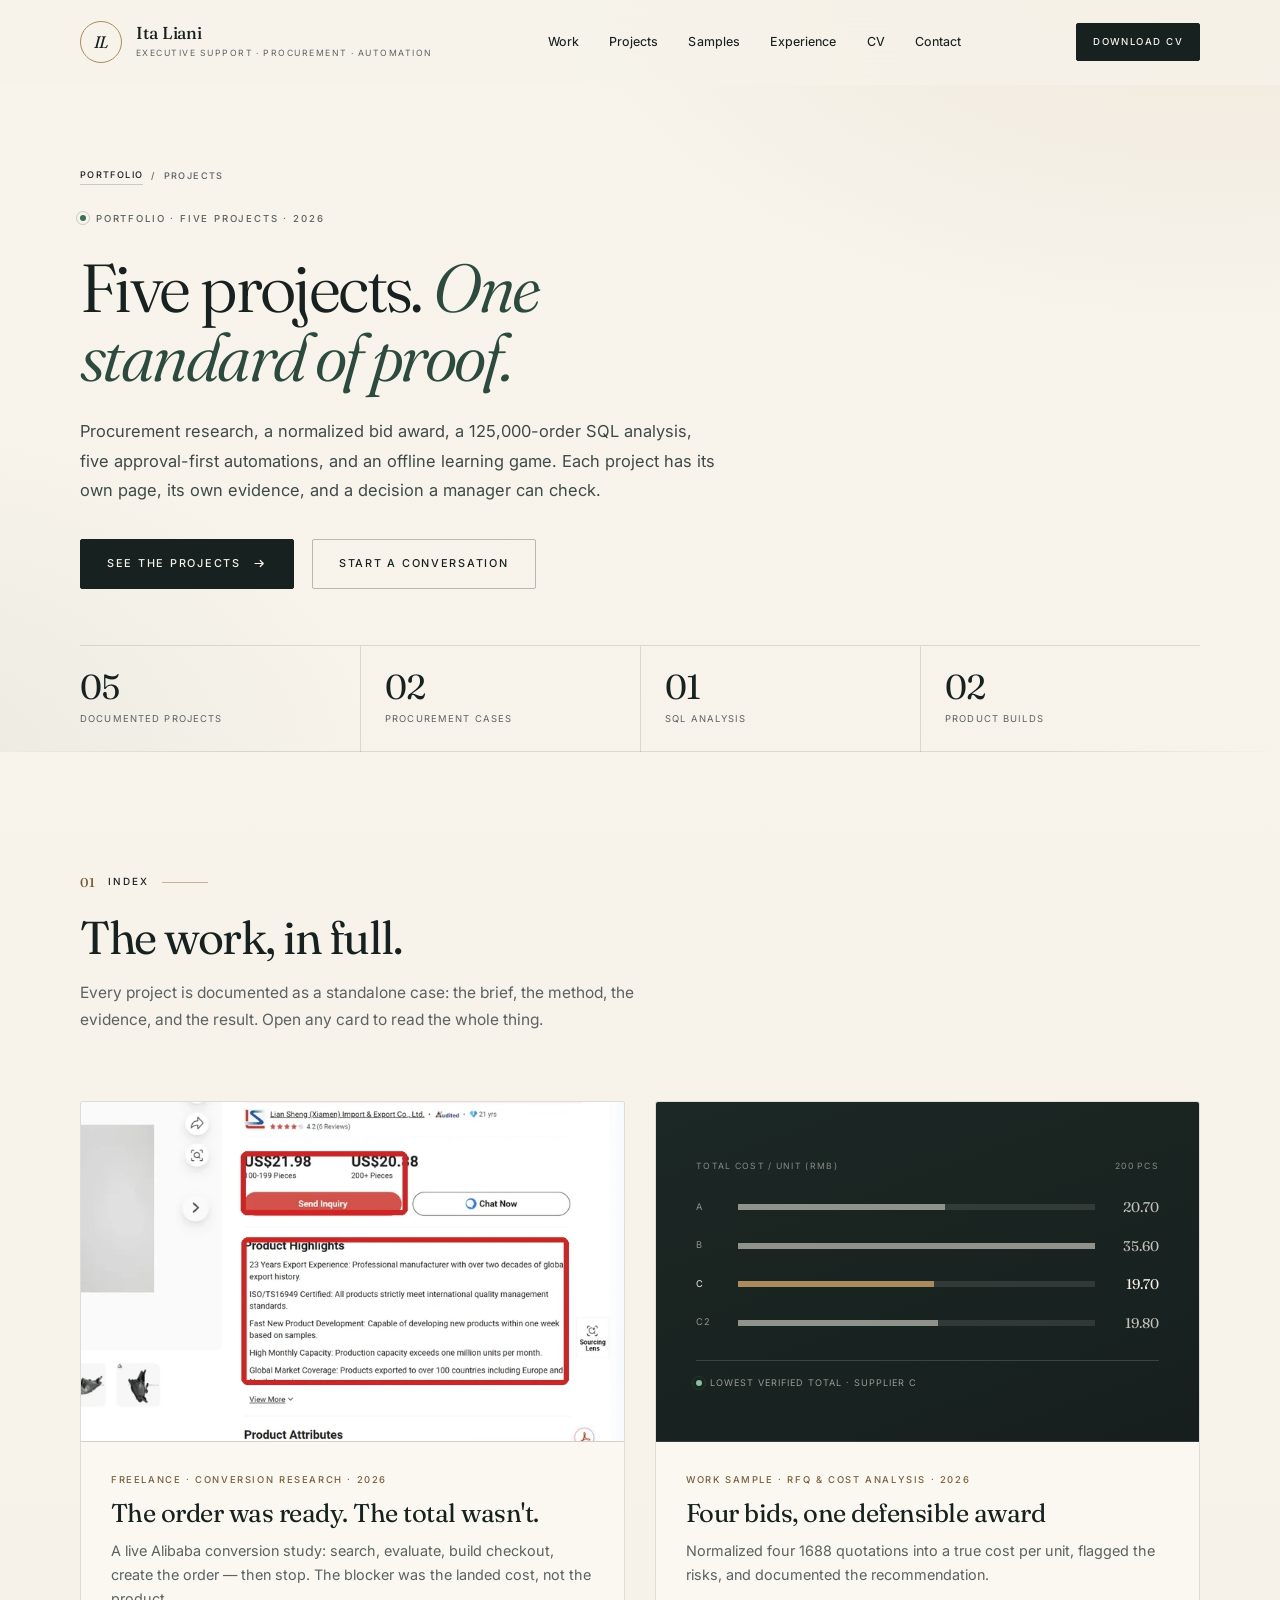
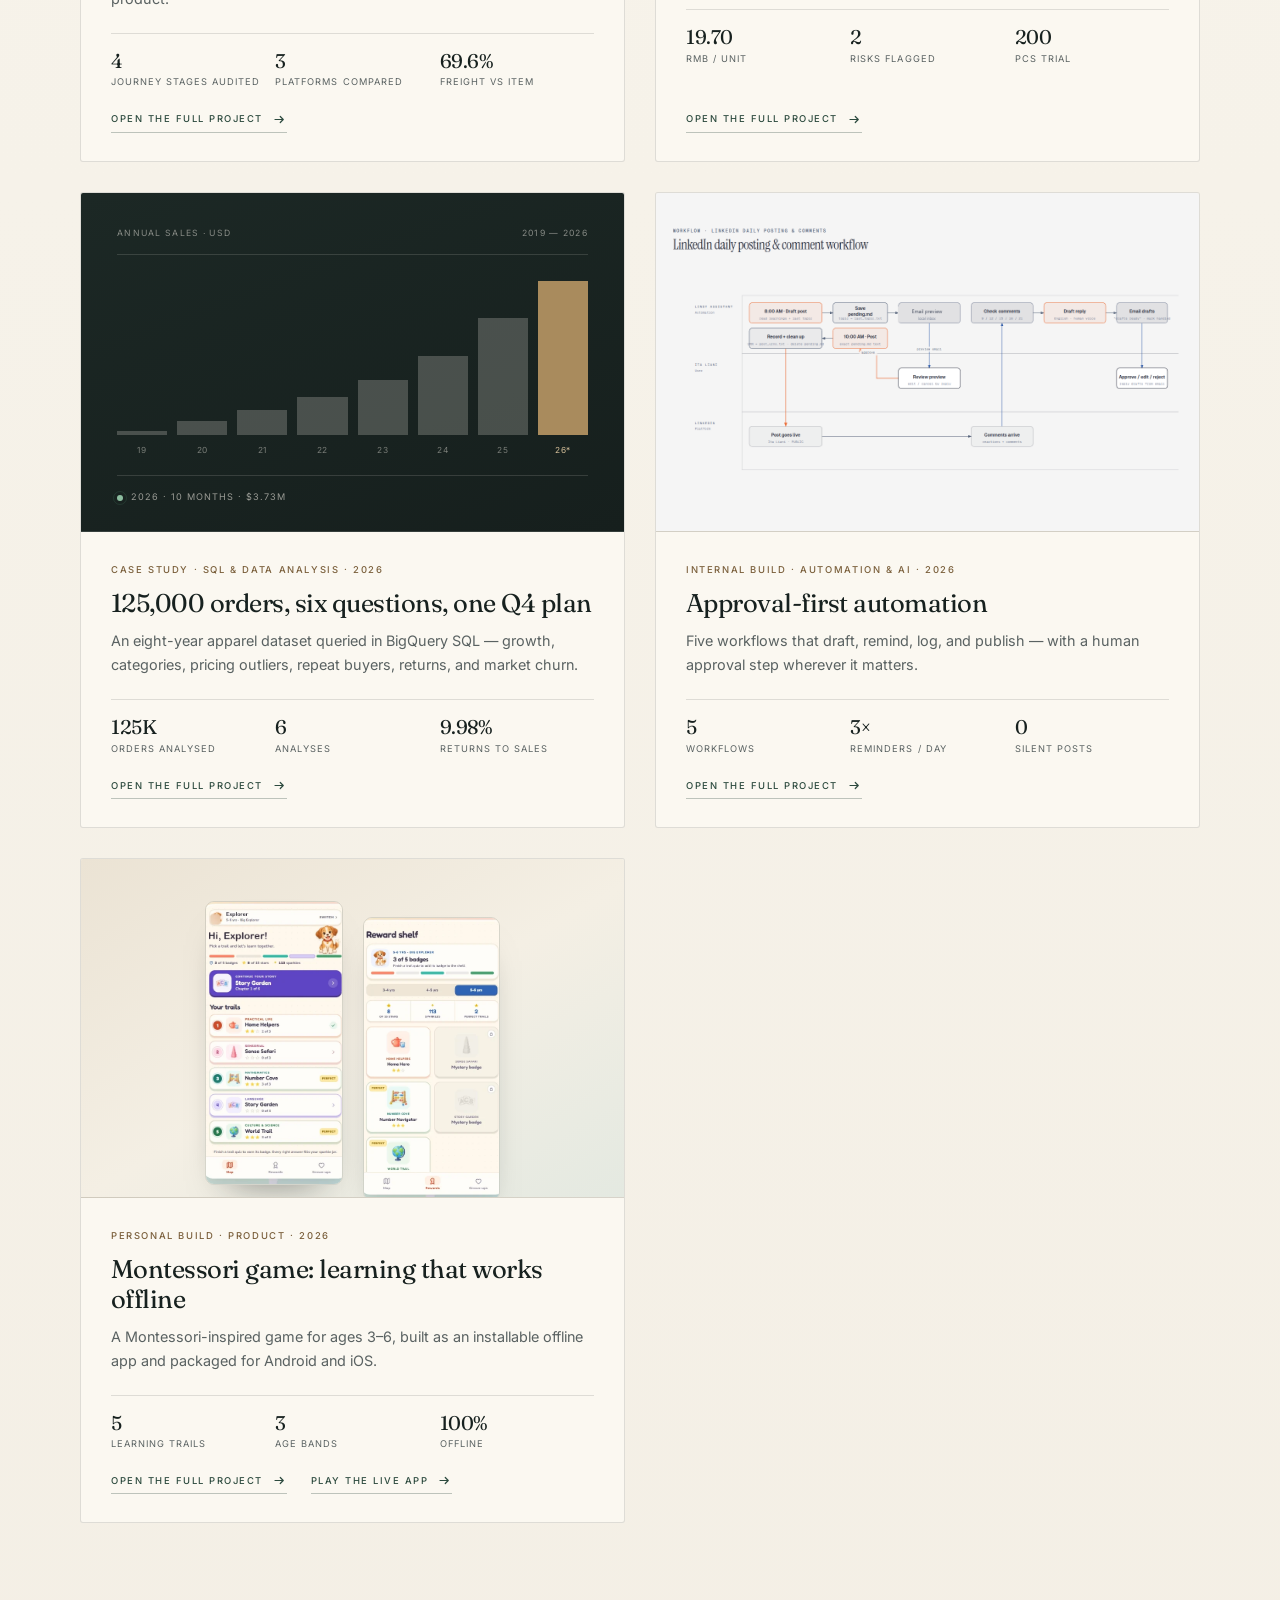
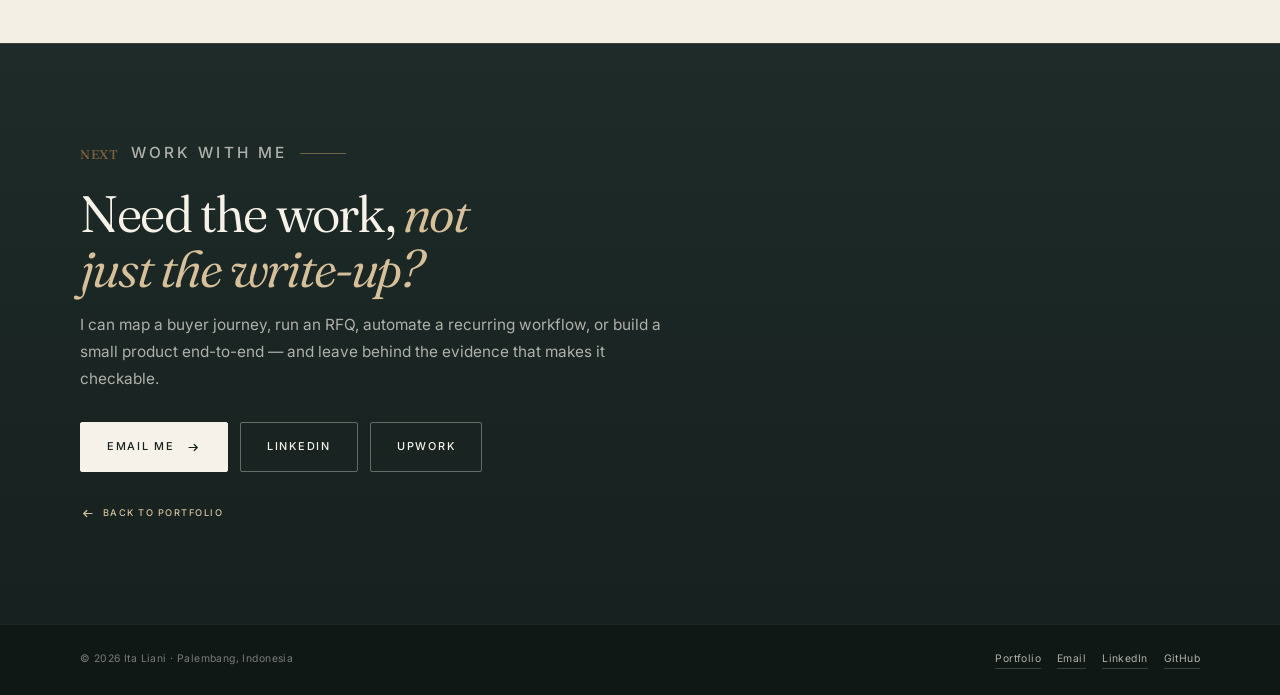
==== commit 09947ab1: "Add theLook SQL case study as the third portfolio project Publish a full SQL/data-analysis case page" ====
--- a/projects/index.html
+++ b/projects/index.html
@@ -3,23 +3,23 @@
 <head>
 <meta charset="utf-8">
 <meta name="viewport" content="width=device-width, initial-scale=1">
-<title>Projects — Ita Liani | Procurement, automation, and product</title>
-<meta name="description" content="Four projects by Ita Liani: an Alibaba conversion study, a normalized 1688 RFQ award, five approval-first automations, and an offline Montessori game. Each with its own evidence.">
+<title>Projects — Ita Liani | Procurement, data, automation, and product</title>
+<meta name="description" content="Five projects by Ita Liani: an Alibaba conversion study, a normalized 1688 RFQ award, a 125,000-order SQL case study, five approval-first automations, and an offline Montessori game. Each with its own evidence.">
 <meta name="theme-color" content="#F6F2E9">
 <link rel="icon" href="../assets/favicon.svg" type="image/svg+xml">
 <link rel="canonical" href="https://italiani1119-luck.github.io/projects/">
 
 <meta property="og:type" content="website">
 <meta property="og:url" content="https://italiani1119-luck.github.io/projects/">
-<meta property="og:title" content="Projects — Ita Liani | Procurement, automation, and product">
-<meta property="og:description" content="Four projects, each with the brief, the method, and the evidence: Alibaba research, 1688 RFQ, approval-first automation, and an offline Montessori game.">
+<meta property="og:title" content="Projects — Ita Liani | Procurement, data, automation, and product">
+<meta property="og:description" content="Five projects, each with the brief, the method, and the evidence: Alibaba research, 1688 RFQ, a SQL case study, approval-first automation, and an offline Montessori game.">
 <meta property="og:image" content="https://italiani1119-luck.github.io/assets/img/og-projects.png">
-<meta property="og:image:alt" content="Four projects by Ita Liani: Alibaba research, 1688 RFQ, automation, and a Montessori game">
+<meta property="og:image:alt" content="Five projects by Ita Liani: Alibaba research, 1688 RFQ, SQL analysis, automation, and a Montessori game">
 <meta property="og:image:width" content="1200">
 <meta property="og:image:height" content="630">
 <meta name="twitter:card" content="summary_large_image">
 <meta name="twitter:title" content="Projects — Ita Liani">
-<meta name="twitter:description" content="Procurement research, a normalized bid award, five automations, and an offline learning game.">
+<meta name="twitter:description" content="Procurement research, a normalized bid award, a 125,000-order SQL analysis, five automations, and an offline learning game.">
 <meta name="twitter:image" content="https://italiani1119-luck.github.io/assets/img/og-projects.png">
 
 <link rel="preconnect" href="https://fonts.googleapis.com">
@@ -34,11 +34,12 @@
   "@type": "CollectionPage",
   "name": "Projects by Ita Liani",
   "url": "https://italiani1119-luck.github.io/projects/",
-  "description": "Four documented projects across procurement, automation, and product.",
+  "description": "Five documented projects across procurement, data analysis, automation, and product.",
   "author": { "@type": "Person", "name": "Ita Liani", "url": "https://italiani1119-luck.github.io/" },
   "hasPart": [
     { "@type": "CreativeWork", "name": "Alibaba conversion study", "url": "https://italiani1119-luck.github.io/projects/alibaba-research.html" },
     { "@type": "CreativeWork", "name": "1688 RFQ — four quotes, one defensible award", "url": "https://italiani1119-luck.github.io/projects/rfq-1688.html" },
+    { "@type": "CreativeWork", "name": "The Look Reboot — a SQL case study for Q4 planning", "url": "https://italiani1119-luck.github.io/projects/look-reboot-sql.html" },
     { "@type": "CreativeWork", "name": "Approval-first automation", "url": "https://italiani1119-luck.github.io/projects/automation.html" },
     { "@type": "CreativeWork", "name": "Montessori game — learning that works offline", "url": "https://italiani1119-luck.github.io/projects/montessori-game.html" }
   ]
@@ -61,7 +62,7 @@
 
     <nav class="nav" id="siteNav" aria-label="Main navigation">
       <a href="../index.html#work">Work</a>
-      <a href="./" aria-current="page">Projects</a>
+      <a href="index.html" aria-current="page">Projects</a>
       <a href="../index.html#samples">Samples</a>
       <a href="../index.html#experience">Experience</a>
       <a href="../cv.html">CV</a>
@@ -87,9 +88,9 @@
         <span>Projects</span>
       </nav>
 
-      <p class="pj-eyebrow"><span class="status-dot" aria-hidden="true"></span> Portfolio · Four projects · 2026</p>
-      <h1>Four projects. <em>One standard of proof.</em></h1>
-      <p class="pj-hero__lede">Procurement research, a normalized bid award, five approval-first automations, and an offline learning game. Each project has its own page, its own evidence, and a decision a manager can check.</p>
+      <p class="pj-eyebrow"><span class="status-dot" aria-hidden="true"></span> Portfolio · Five projects · 2026</p>
+      <h1>Five projects. <em>One standard of proof.</em></h1>
+      <p class="pj-hero__lede">Procurement research, a normalized bid award, a 125,000-order SQL analysis, five approval-first automations, and an offline learning game. Each project has its own page, its own evidence, and a decision a manager can check.</p>
 
       <div class="pj-hero__actions">
         <a class="btn" href="#index">See the projects
@@ -99,10 +100,10 @@
       </div>
 
       <div class="pj-metrics" aria-label="Projects at a glance">
-        <div class="pj-metric"><strong>04</strong><span>documented projects</span></div>
+        <div class="pj-metric"><strong>05</strong><span>documented projects</span></div>
         <div class="pj-metric"><strong>02</strong><span>procurement cases</span></div>
+        <div class="pj-metric"><strong>01</strong><span>SQL analysis</span></div>
         <div class="pj-metric"><strong>02</strong><span>product builds</span></div>
-        <div class="pj-metric"><strong>2026</strong><span>latest work</span></div>
       </div>
     </div>
   </header>
@@ -159,6 +160,38 @@
               <li><strong>200</strong><span>pcs trial</span></li>
             </ul>
             <a class="text-link" href="rfq-1688.html">Open the full project
+              <svg class="arrow" viewBox="0 0 20 20" aria-hidden="true"><path d="M4 10h11M11 6l4 4-4 4" fill="none" stroke="currentColor" stroke-width="1.6" stroke-linecap="round" stroke-linejoin="round"/></svg>
+            </a>
+          </div>
+        </article>
+
+        <article class="card">
+          <div class="card__media card__media--trend" aria-hidden="true">
+            <div class="trend-visual">
+              <div class="trend-visual__head"><span>Annual sales · USD</span><span>2019 — 2026</span></div>
+              <div class="trend-visual__chart">
+                <div class="tbar" style="--h:2.3%;--i:0"><span class="tbar__col"></span><span class="tbar__year">19</span></div>
+                <div class="tbar" style="--h:7.7%;--i:1"><span class="tbar__col"></span><span class="tbar__year">20</span></div>
+                <div class="tbar" style="--h:14.5%;--i:2"><span class="tbar__col"></span><span class="tbar__year">21</span></div>
+                <div class="tbar" style="--h:21.8%;--i:3"><span class="tbar__col"></span><span class="tbar__year">22</span></div>
+                <div class="tbar" style="--h:31%;--i:4"><span class="tbar__col"></span><span class="tbar__year">23</span></div>
+                <div class="tbar" style="--h:45%;--i:5"><span class="tbar__col"></span><span class="tbar__year">24</span></div>
+                <div class="tbar" style="--h:66.5%;--i:6"><span class="tbar__col"></span><span class="tbar__year">25</span></div>
+                <div class="tbar tbar--now" style="--h:100%;--i:7"><span class="tbar__col"></span><span class="tbar__year">26*</span></div>
+              </div>
+              <p class="trend-visual__note"><span class="status-dot" aria-hidden="true"></span> 2026 · 10 months · $3.73M</p>
+            </div>
+          </div>
+          <div class="card__body">
+            <p class="card__tag">Case study · SQL &amp; data analysis · 2026</p>
+            <h3><a href="look-reboot-sql.html">125,000 orders, six questions, one Q4 plan</a></h3>
+            <p class="card__desc">An eight-year apparel dataset queried in BigQuery SQL — growth, categories, pricing outliers, repeat buyers, returns, and market churn.</p>
+            <ul class="card__metrics">
+              <li><strong>125K</strong><span>orders analysed</span></li>
+              <li><strong>6</strong><span>analyses</span></li>
+              <li><strong>9.98%</strong><span>returns to sales</span></li>
+            </ul>
+            <a class="text-link" href="look-reboot-sql.html">Open the full project
               <svg class="arrow" viewBox="0 0 20 20" aria-hidden="true"><path d="M4 10h11M11 6l4 4-4 4" fill="none" stroke="currentColor" stroke-width="1.6" stroke-linecap="round" stroke-linejoin="round"/></svg>
             </a>
           </div>
--- a/css/styles.css
+++ b/css/styles.css
@@ -760,6 +760,75 @@
   color: rgba(246,242,233,.58);
 }
 .bid-visual__note .status-dot{ background: #8CBD9F; }
+
+/* growth chart card */
+.card__media--trend{
+  background: linear-gradient(160deg, #1C2825 0%, #161F1D 100%);
+  border-bottom-color: rgba(246,242,233,.12);
+}
+.trend-visual{
+  height: 100%;
+  display: flex;
+  flex-direction: column;
+  padding: 34px 36px 26px;
+}
+.trend-visual__head{
+  display: flex;
+  justify-content: space-between;
+  gap: 16px;
+  padding-bottom: 14px;
+  border-bottom: 1px solid rgba(246,242,233,.14);
+  font-size: .54rem;
+  letter-spacing: .15em;
+  text-transform: uppercase;
+  color: rgba(246,242,233,.5);
+}
+.trend-visual__chart{
+  flex: 1;
+  display: flex;
+  align-items: flex-end;
+  gap: 10px;
+  padding-top: 26px;
+}
+.tbar{
+  flex: 1;
+  height: 100%;
+  display: flex;
+  flex-direction: column;
+  justify-content: flex-end;
+  align-items: center;
+  gap: 9px;
+}
+.tbar__col{
+  width: 100%;
+  height: var(--h);
+  background: rgba(246,242,233,.22);
+  transform: scaleY(.001);
+  transform-origin: bottom;
+  transition: transform 1.1s cubic-bezier(.2,.7,.2,1);
+  transition-delay: calc(var(--i) * 60ms);
+}
+.card.is-in .tbar__col{ transform: scaleY(1); }
+.tbar--now .tbar__col{ background: var(--brass); }
+.tbar__year{
+  font-size: .52rem;
+  letter-spacing: .08em;
+  color: rgba(246,242,233,.44);
+}
+.tbar--now .tbar__year{ color: var(--brass-light); }
+.trend-visual__note{
+  display: flex;
+  align-items: center;
+  gap: 8px;
+  margin-top: 18px;
+  padding-top: 14px;
+  border-top: 1px solid rgba(246,242,233,.14);
+  font-size: .57rem;
+  letter-spacing: .11em;
+  text-transform: uppercase;
+  color: rgba(246,242,233,.58);
+}
+.trend-visual__note .status-dot{ background: #8CBD9F; }
 
 /* phone pair card */
 .card__media--game{
--- a/css/project.css
+++ b/css/project.css
@@ -423,6 +423,7 @@
   gap: 48px;
   align-items: start;
 }
+.pj-grid > *{ min-width: 0; }
 .pj-grid--aside{
   grid-template-columns: minmax(0, 1fr) 330px;
   gap: 56px;
@@ -931,6 +932,10 @@
   .pj-hero h1{ font-size: clamp(2.5rem, 5.1vw, 4.2rem); }
   .pj-grid--aside{ grid-template-columns: minmax(0, 1fr) 300px; gap: 40px; }
   .pj-decision{ gap: 36px; }
+}
+
+@media (min-width: 901px){
+  .pj-grid .pj-table{ min-width: 0; }
 }
 
 @media (max-width: 900px){
@@ -1130,3 +1135,42 @@
 @media (max-width: 900px){
   .pj-stages--three{ grid-template-columns: 1fr; gap: 0; }
 }
+
+/* certificate buttons */
+.cv-cert{ margin-top: 16px; }
+
+/* SQL case study */
+.look-chart{
+  background: linear-gradient(160deg, #1C2825 0%, #161F1D 100%);
+  border: 1px solid rgba(23,33,31,.12);
+  padding: 28px 32px 22px;
+}
+.look-chart .trend-visual{ height: auto; padding: 0; }
+.look-chart .tbar__col{ transform: scaleY(1); }
+.look-chart .trend-visual__chart{ flex: none; height: 232px; padding-top: 30px; }
+.look-chart .trend-visual__note{ margin-top: 20px; }
+.look-chart__caption{
+  margin-top: 14px;
+  font-size: .72rem;
+  line-height: 1.55;
+  color: var(--muted);
+}
+.pj-code{
+  margin: 0;
+  padding: 22px 24px;
+  background: #161F1D;
+  color: #EDE6D8;
+  font-family: ui-monospace, SFMono-Regular, Menlo, Consolas, "Liberation Mono", monospace;
+  font-size: .76rem;
+  line-height: 1.7;
+  overflow-x: auto;
+}
+.pj-code code{ font: inherit; color: inherit; }
+.pj-code .cm{ color: #8C968F; }
+.pj-code .kw{ color: #D6C09A; }
+.pj-code--wide{ grid-column: 1 / -1; }
+@media (max-width: 600px){
+  .look-chart{ padding: 22px 18px 18px; }
+  .look-chart .trend-visual__chart{ height: 180px; gap: 6px; }
+  .pj-code{ padding: 18px; font-size: .7rem; }
+}
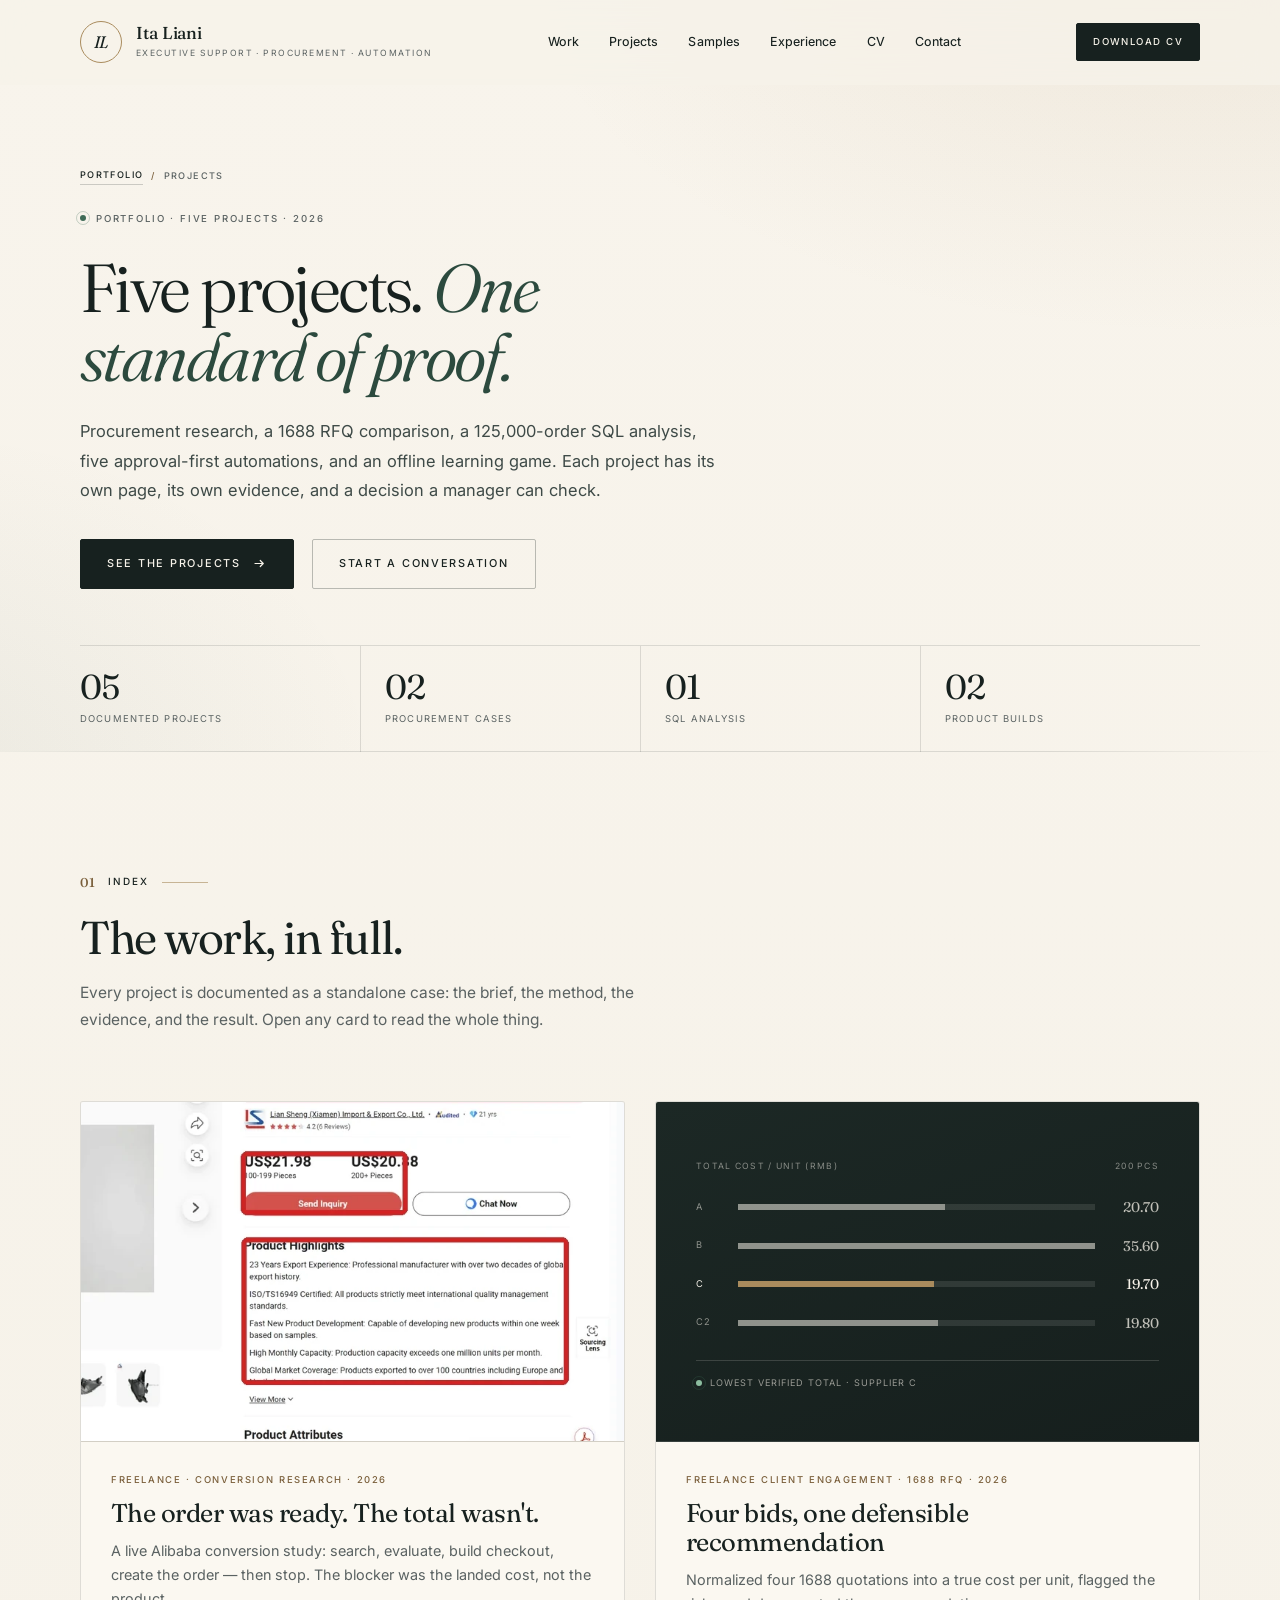
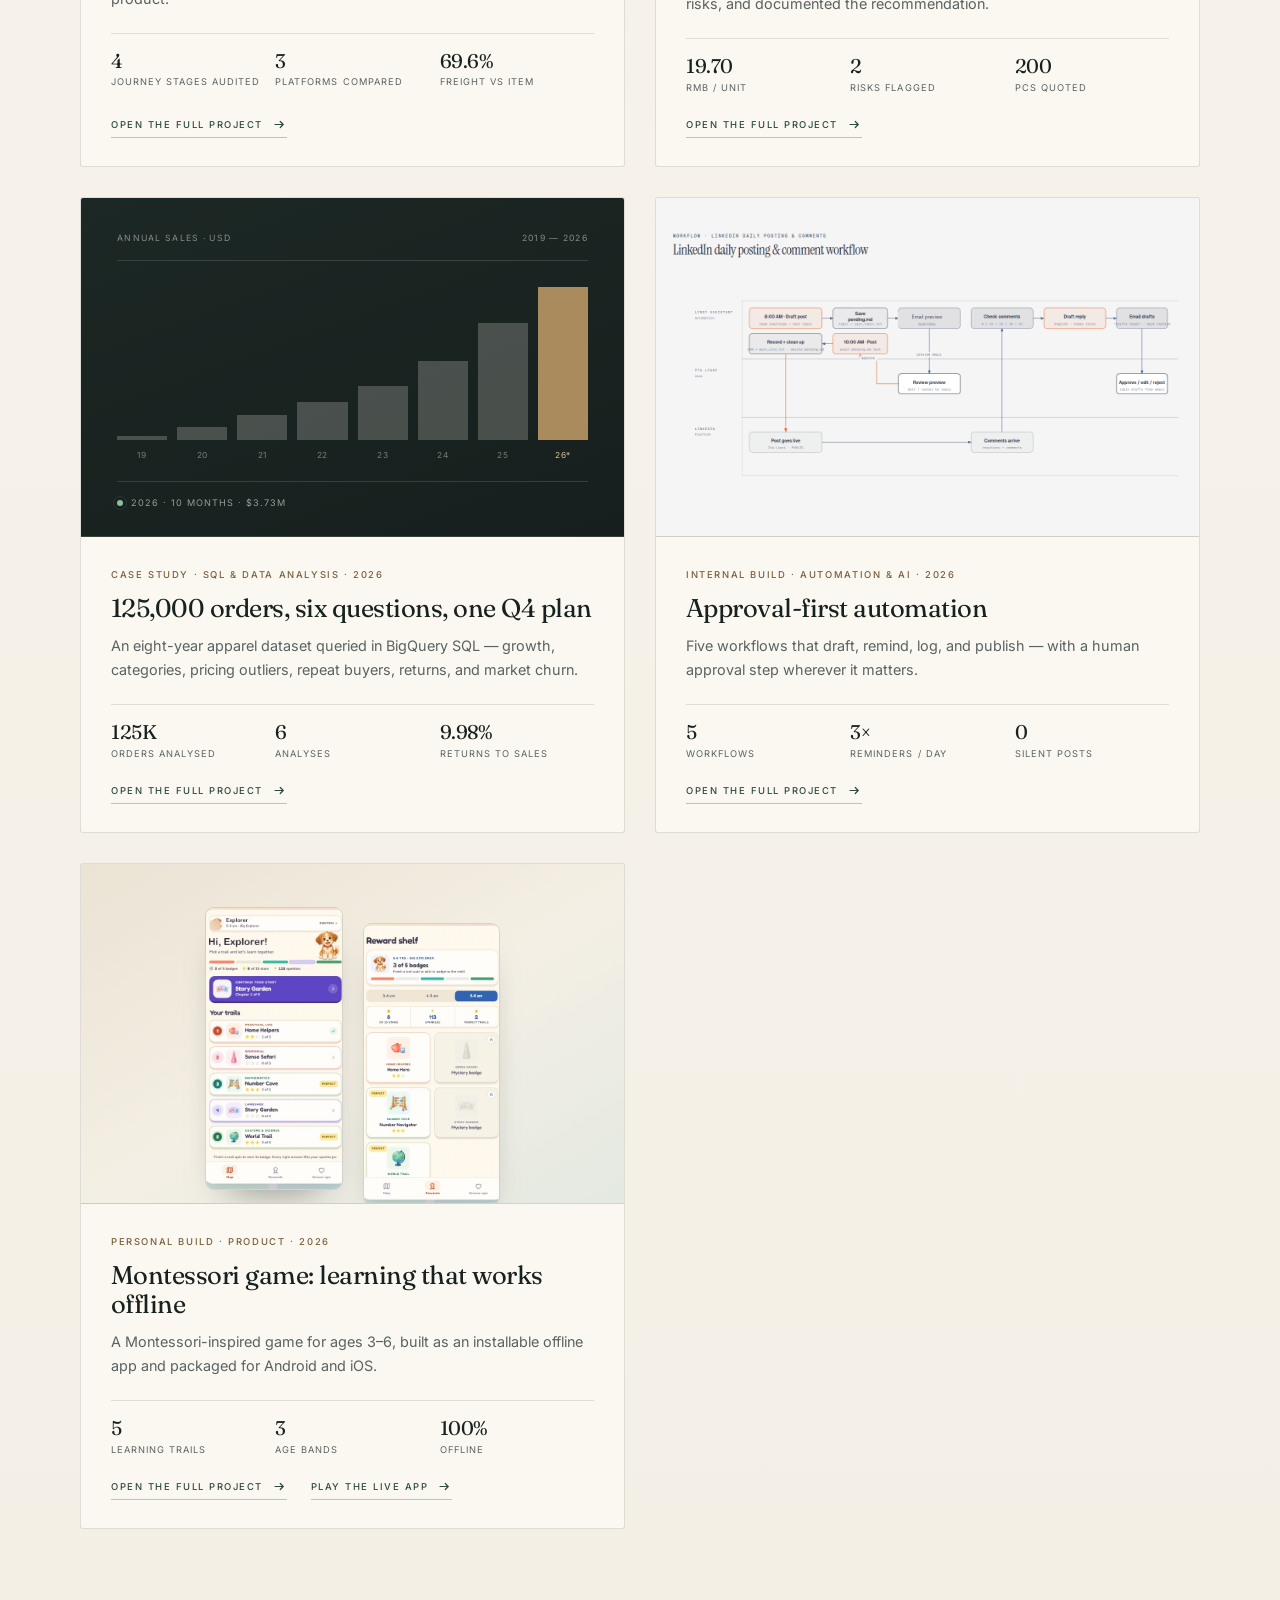
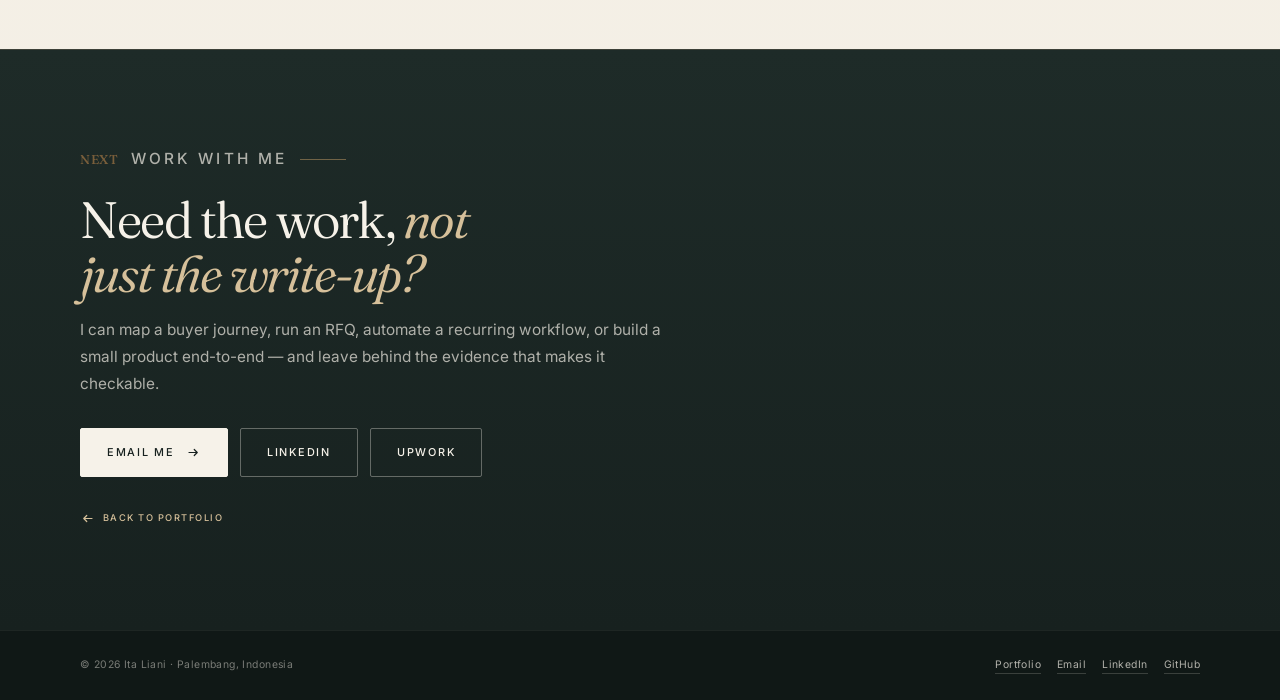
==== commit 7722aec9: "Align the live portfolio with the updated CV and recruiter answers Reframe the 1688 RFQ as a paid fr" ====
--- a/projects/index.html
+++ b/projects/index.html
@@ -4,7 +4,7 @@
 <meta charset="utf-8">
 <meta name="viewport" content="width=device-width, initial-scale=1">
 <title>Projects — Ita Liani | Procurement, data, automation, and product</title>
-<meta name="description" content="Five projects by Ita Liani: an Alibaba conversion study, a normalized 1688 RFQ award, a 125,000-order SQL case study, five approval-first automations, and an offline Montessori game. Each with its own evidence.">
+<meta name="description" content="Five projects by Ita Liani: an Alibaba conversion study, a 1688 RFQ comparison for a freelance client, a 125,000-order SQL case study, five approval-first automations, and an offline Montessori game. Each with its own evidence.">
 <meta name="theme-color" content="#F6F2E9">
 <link rel="icon" href="../assets/favicon.svg" type="image/svg+xml">
 <link rel="canonical" href="https://italiani1119-luck.github.io/projects/">
@@ -19,7 +19,7 @@
 <meta property="og:image:height" content="630">
 <meta name="twitter:card" content="summary_large_image">
 <meta name="twitter:title" content="Projects — Ita Liani">
-<meta name="twitter:description" content="Procurement research, a normalized bid award, a 125,000-order SQL analysis, five automations, and an offline learning game.">
+<meta name="twitter:description" content="Procurement research, a 1688 RFQ comparison, a 125,000-order SQL analysis, five automations, and an offline learning game.">
 <meta name="twitter:image" content="https://italiani1119-luck.github.io/assets/img/og-projects.png">
 
 <link rel="preconnect" href="https://fonts.googleapis.com">
@@ -38,7 +38,7 @@
   "author": { "@type": "Person", "name": "Ita Liani", "url": "https://italiani1119-luck.github.io/" },
   "hasPart": [
     { "@type": "CreativeWork", "name": "Alibaba conversion study", "url": "https://italiani1119-luck.github.io/projects/alibaba-research.html" },
-    { "@type": "CreativeWork", "name": "1688 RFQ — four quotes, one defensible award", "url": "https://italiani1119-luck.github.io/projects/rfq-1688.html" },
+    { "@type": "CreativeWork", "name": "1688 RFQ comparison (freelance client)", "url": "https://italiani1119-luck.github.io/projects/rfq-1688.html" },
     { "@type": "CreativeWork", "name": "The Look Reboot — a SQL case study for Q4 planning", "url": "https://italiani1119-luck.github.io/projects/look-reboot-sql.html" },
     { "@type": "CreativeWork", "name": "Approval-first automation", "url": "https://italiani1119-luck.github.io/projects/automation.html" },
     { "@type": "CreativeWork", "name": "Montessori game — learning that works offline", "url": "https://italiani1119-luck.github.io/projects/montessori-game.html" }
@@ -90,7 +90,7 @@
 
       <p class="pj-eyebrow"><span class="status-dot" aria-hidden="true"></span> Portfolio · Five projects · 2026</p>
       <h1>Five projects. <em>One standard of proof.</em></h1>
-      <p class="pj-hero__lede">Procurement research, a normalized bid award, a 125,000-order SQL analysis, five approval-first automations, and an offline learning game. Each project has its own page, its own evidence, and a decision a manager can check.</p>
+      <p class="pj-hero__lede">Procurement research, a 1688 RFQ comparison, a 125,000-order SQL analysis, five approval-first automations, and an offline learning game. Each project has its own page, its own evidence, and a decision a manager can check.</p>
 
       <div class="pj-hero__actions">
         <a class="btn" href="#index">See the projects
@@ -151,13 +151,13 @@
             </div>
           </div>
           <div class="card__body">
-            <p class="card__tag">Work sample · RFQ &amp; cost analysis · 2026</p>
-            <h3><a href="rfq-1688.html">Four bids, one defensible award</a></h3>
+            <p class="card__tag">Freelance client engagement · 1688 RFQ · 2026</p>
+            <h3><a href="rfq-1688.html">Four bids, one defensible recommendation</a></h3>
             <p class="card__desc">Normalized four 1688 quotations into a true cost per unit, flagged the risks, and documented the recommendation.</p>
             <ul class="card__metrics">
               <li><strong>19.70</strong><span>RMB / unit</span></li>
               <li><strong>2</strong><span>risks flagged</span></li>
-              <li><strong>200</strong><span>pcs trial</span></li>
+              <li><strong>200</strong><span>pcs quoted</span></li>
             </ul>
             <a class="text-link" href="rfq-1688.html">Open the full project
               <svg class="arrow" viewBox="0 0 20 20" aria-hidden="true"><path d="M4 10h11M11 6l4 4-4 4" fill="none" stroke="currentColor" stroke-width="1.6" stroke-linecap="round" stroke-linejoin="round"/></svg>
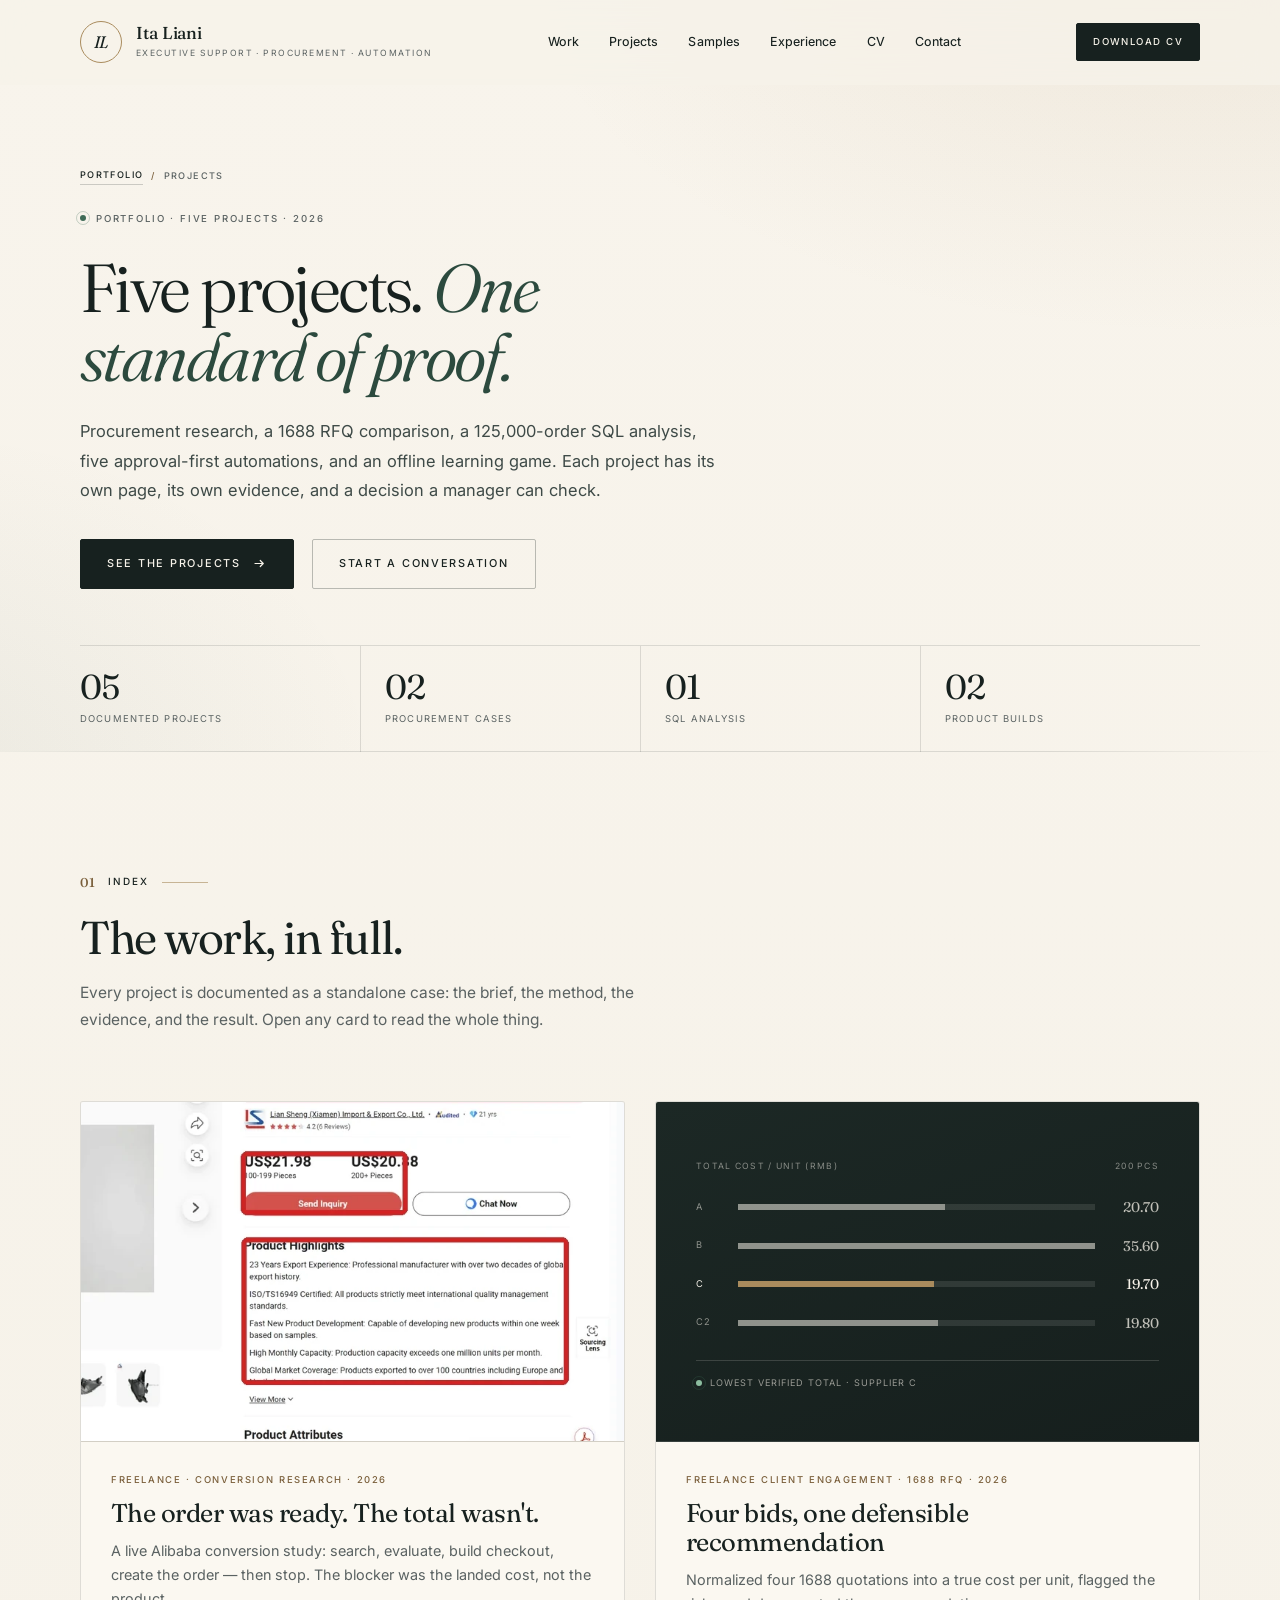
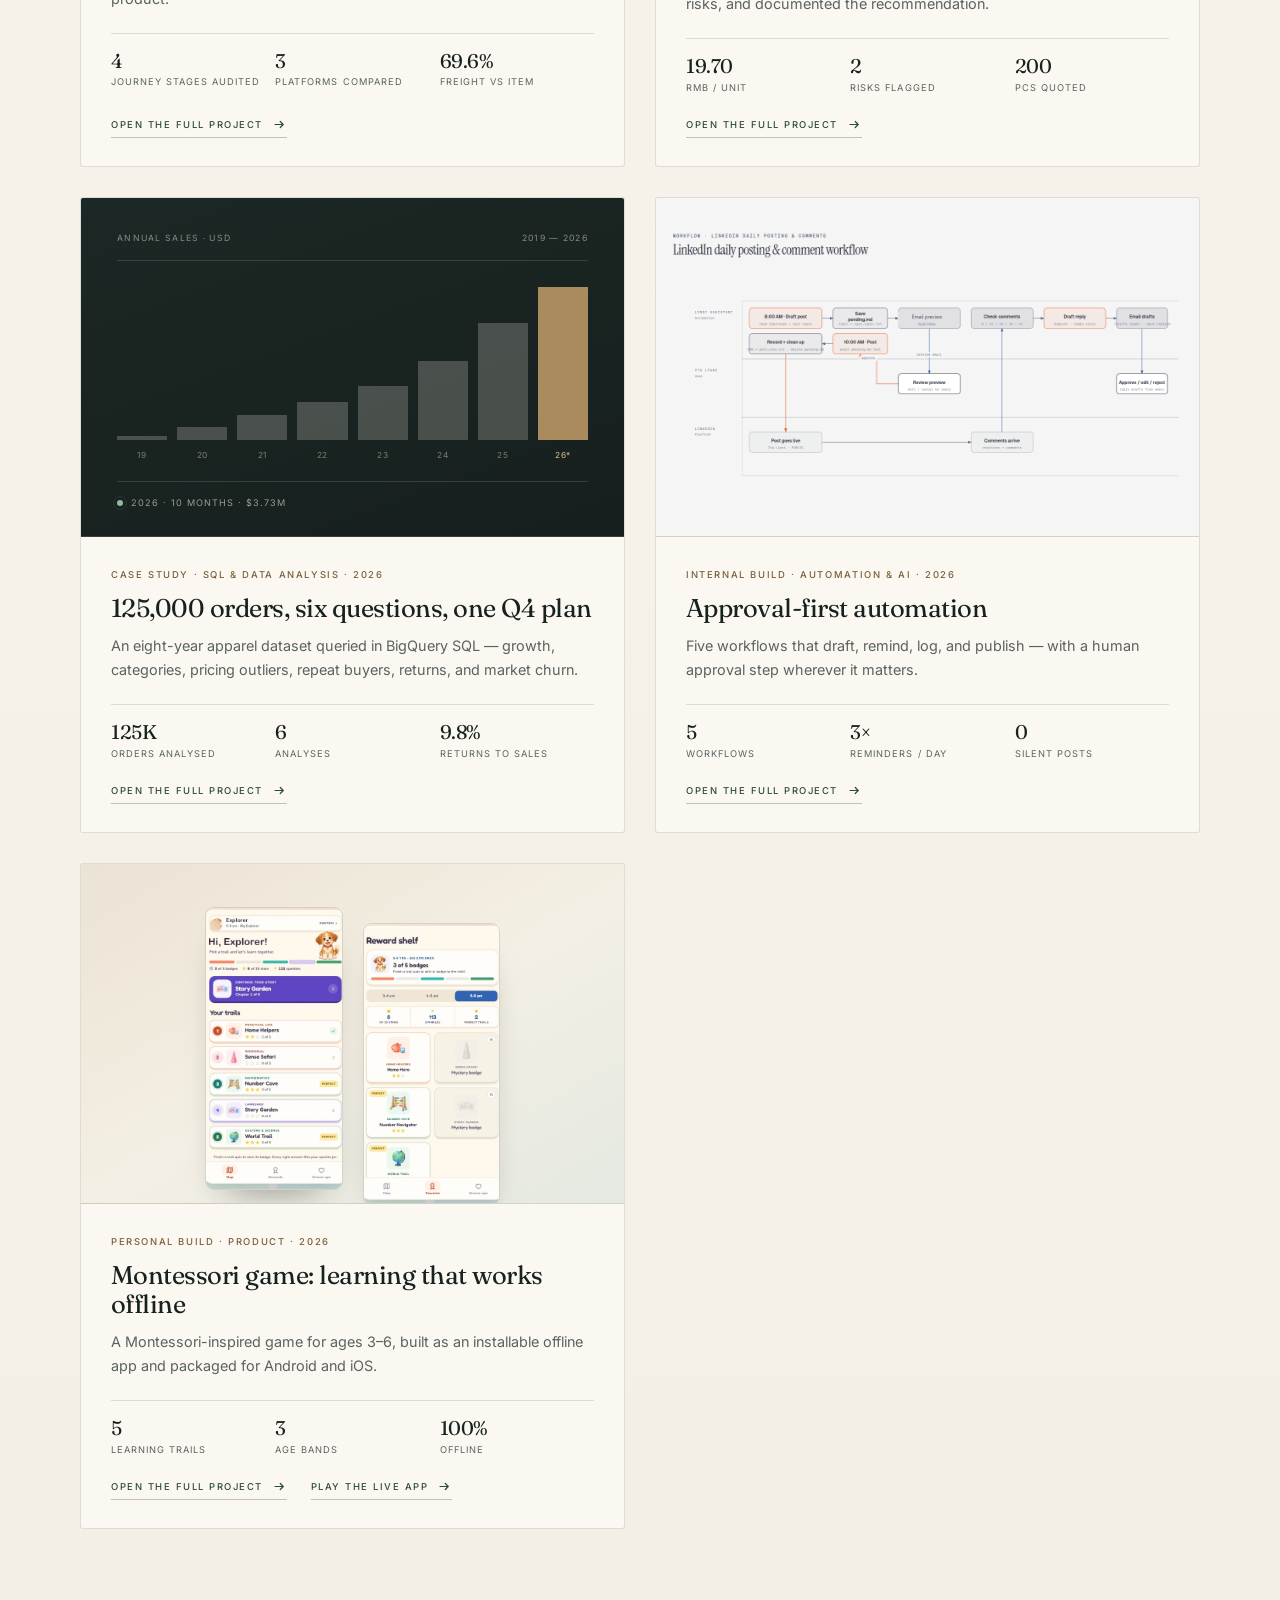
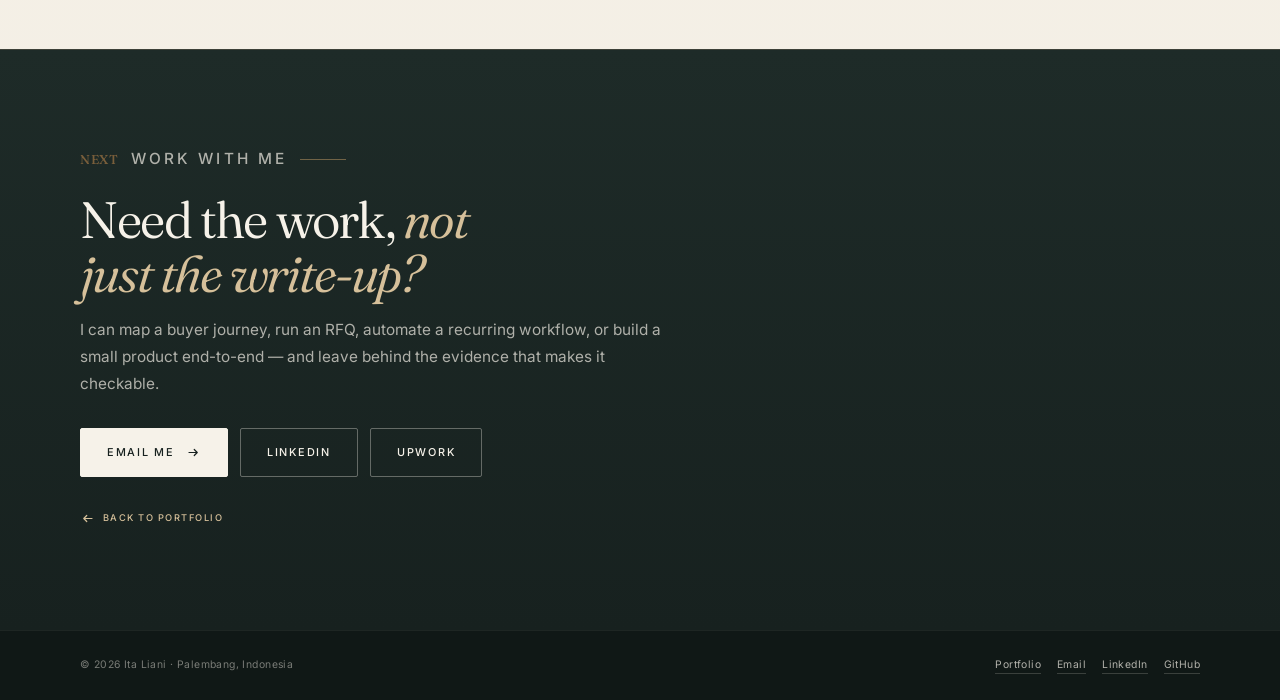
==== commit 902c3583: "Tighten the homepage and correct the SQL figures - Shorten the homepage to five project cards; full " ====
--- a/projects/index.html
+++ b/projects/index.html
@@ -189,7 +189,7 @@
             <ul class="card__metrics">
               <li><strong>125K</strong><span>orders analysed</span></li>
               <li><strong>6</strong><span>analyses</span></li>
-              <li><strong>9.98%</strong><span>returns to sales</span></li>
+              <li><strong>9.8%</strong><span>returns to sales</span></li>
             </ul>
             <a class="text-link" href="look-reboot-sql.html">Open the full project
               <svg class="arrow" viewBox="0 0 20 20" aria-hidden="true"><path d="M4 10h11M11 6l4 4-4 4" fill="none" stroke="currentColor" stroke-width="1.6" stroke-linecap="round" stroke-linejoin="round"/></svg>
@@ -236,7 +236,7 @@
               <a class="text-link" href="montessori-game.html">Open the full project
                 <svg class="arrow" viewBox="0 0 20 20" aria-hidden="true"><path d="M4 10h11M11 6l4 4-4 4" fill="none" stroke="currentColor" stroke-width="1.6" stroke-linecap="round" stroke-linejoin="round"/></svg>
               </a>
-              <a class="text-link" href="https://italiani1119-luck.github.io/games-montessori-sean-advanture/" target="_blank" rel="noopener">Play the live app
+              <a class="text-link" href="https://italiani1119-luck.github.io/games-montessori-sean-adventure/" target="_blank" rel="noopener">Play the live app
                 <svg class="arrow" viewBox="0 0 20 20" aria-hidden="true"><path d="M4 10h11M11 6l4 4-4 4" fill="none" stroke="currentColor" stroke-width="1.6" stroke-linecap="round" stroke-linejoin="round"/></svg>
               </a>
             </div>
